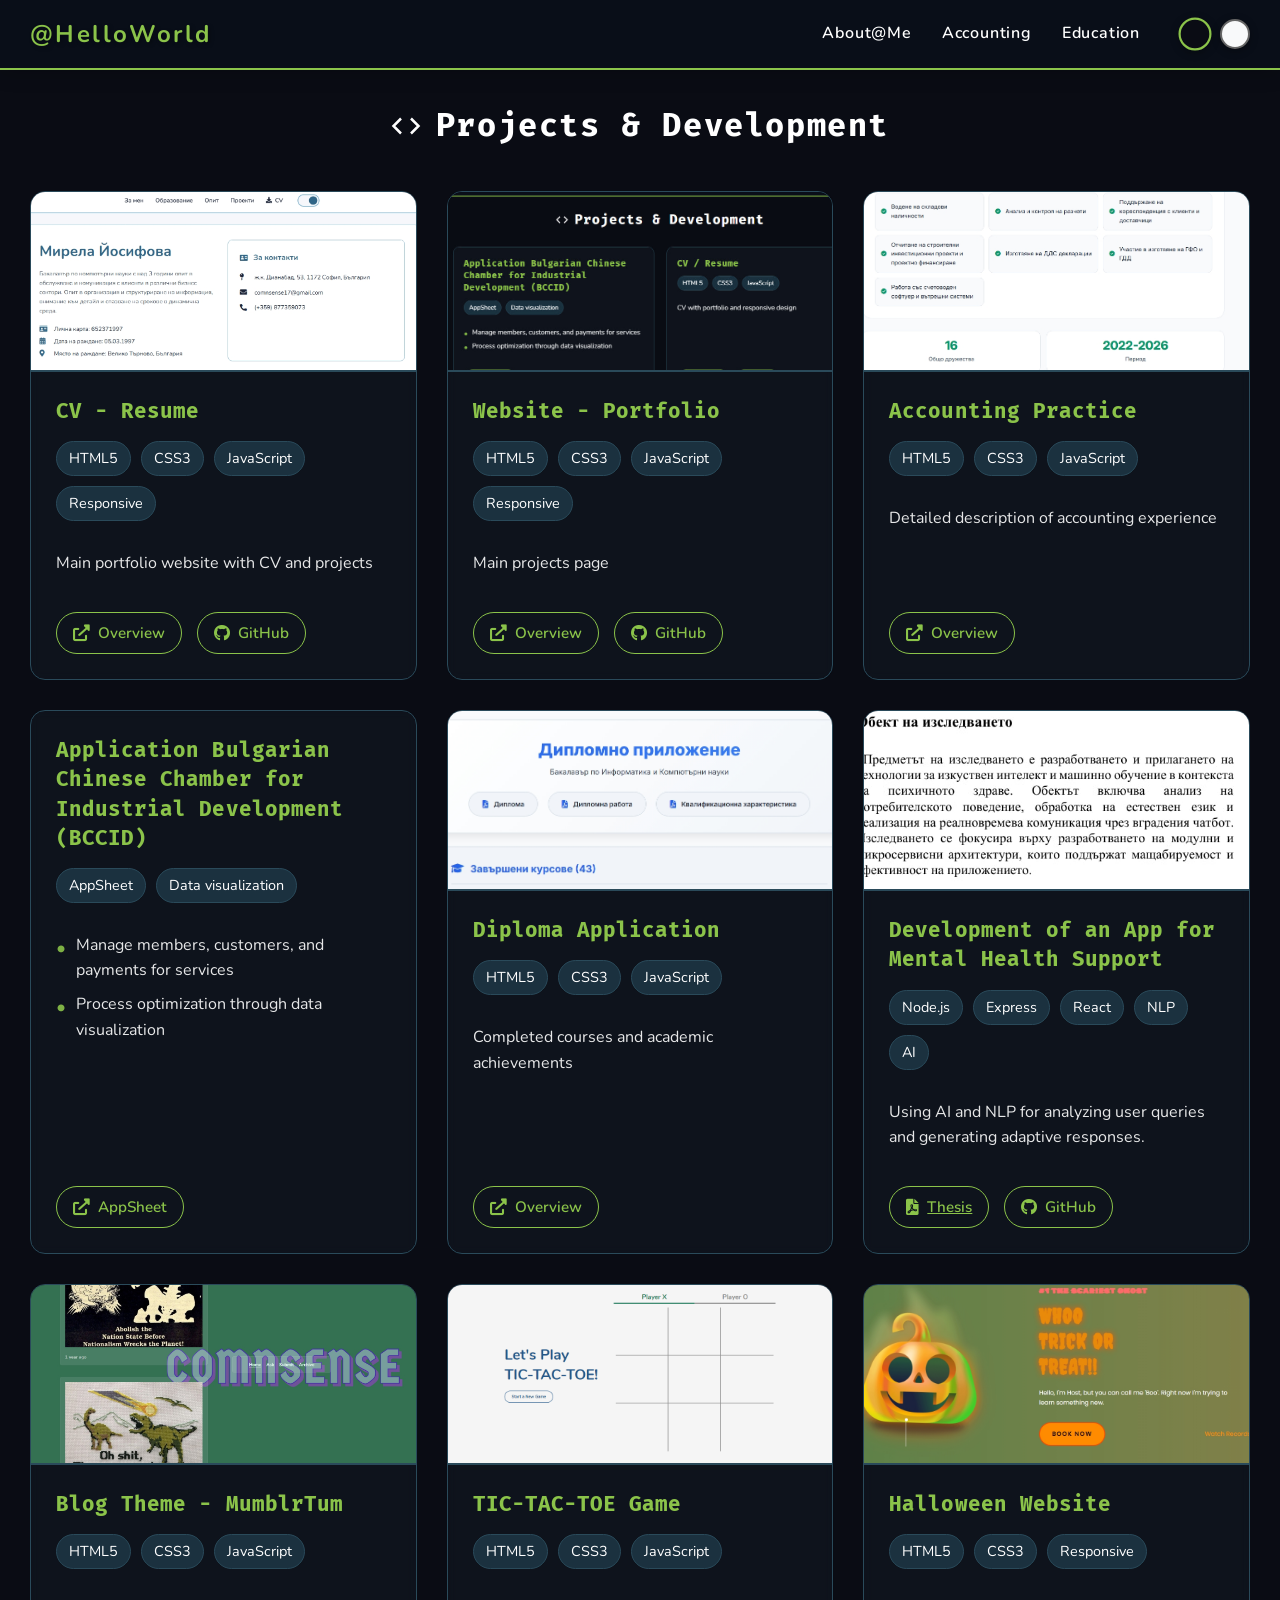
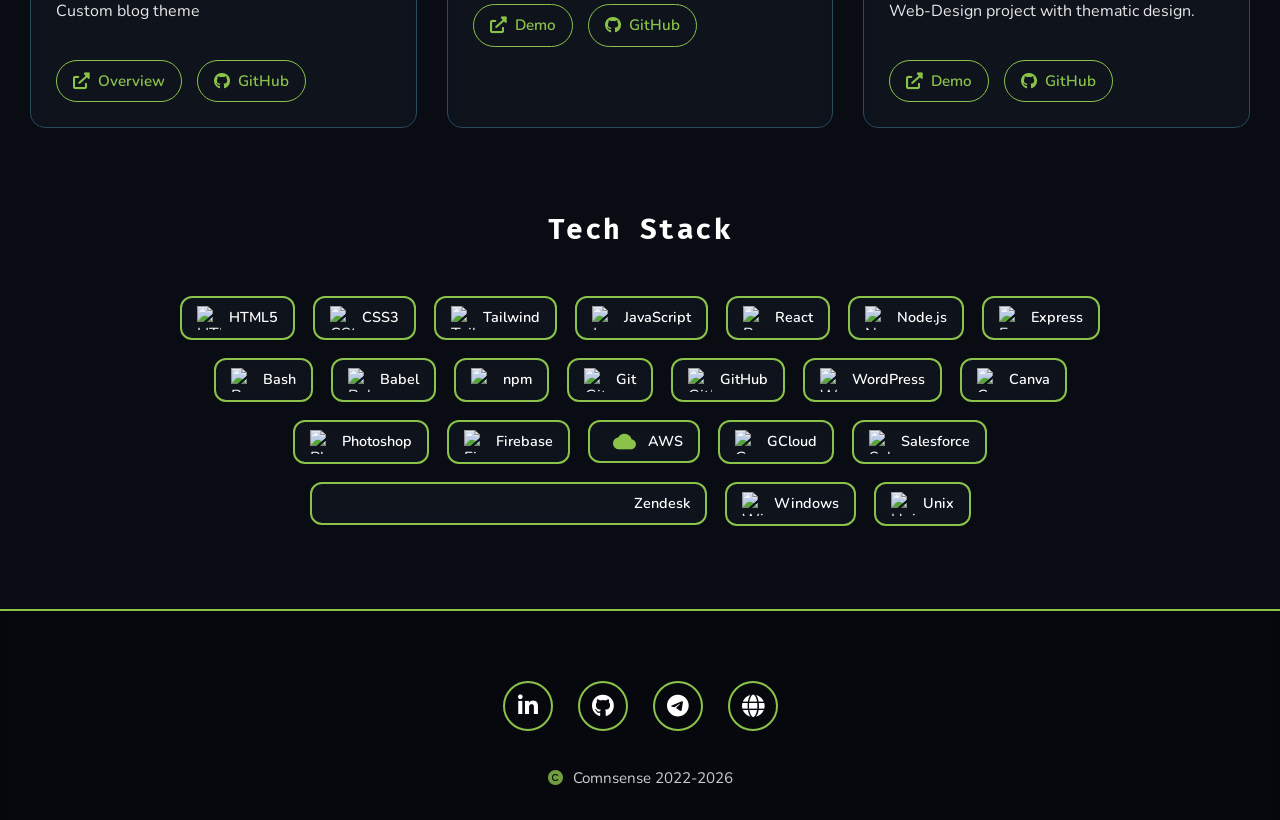
==== index.html @ 9da94daa "Update index.html" ====
<!DOCTYPE html>
<html lang="en">
<head>
    <meta charset="UTF-8">

    <meta name="viewport" content="width=device-width, initial-scale=1.0">
    <title>Projects 2022-26 | comnsense</title>
    

    <!-- Favicon -->
    <link rel="icon" type="image/svg+xml" href="favicon.svg">

    <!-- Open Graph / Social Media Meta Tags -->
    <meta property="og:title" content="Projects 2022-26">
    <meta property="og:type" content="website">
    <meta property="og:url" content="https://comnsense.github.io/projects">
    <meta property="og:description" content="Web development projects and applications">
    
    <!-- Canonical Link -->
    <link rel="canonical" href="https://comnsense.github.io/projects">
    
    <!-- Google Fonts -->
    <link rel="preconnect" href="https://fonts.googleapis.com">
    <link rel="preconnect" href="https://fonts.gstatic.com" crossorigin>
    <link href="https://fonts.googleapis.com/css2?family=Nunito:wght@400;600;700;800&family=Fira+Code:wght@400;500&family=Fira+Mono:wght@400;500;700&display=swap" rel="stylesheet">

    <!-- Font Awesome Icons -->
    <link rel="stylesheet" href="https://cdnjs.cloudflare.com/ajax/libs/font-awesome/6.0.0-beta3/css/all.min.css">
    
    <!-- Material Icons for fallback -->
    <link href="https://fonts.googleapis.com/icon?family=Material+Icons" rel="stylesheet">
    
    <!-- External CSS -->
    <link rel="stylesheet" href="projects.css">
</head>
<body>
    <!-- Header Section -->
    <header class="header">
        <a href="https://comnsense.github.io" class="header-logo">@HelloWorld</a>
        
        <nav class="nav">
            <div class="toggle"><i class="fas fa-bars"></i></div>
            <ul class="nav-menu">
                <li class="nav-item"><a href="https://comnsense.github.io/">About@Me</a></li>
 
                <li class="nav-item"><a href="https://comnsense.github.io/schety.html">Accounting</a></li>
                <li class="nav-item"><a href="https://comnsense.github.io/Annex/application.html">Education</a></li>
            </ul>
            <div class="theme-preview">
                <div class="color-dot dot-dark" onclick="setTheme('dark')" title="Dark Theme"></div> 
                <div class="color-dot dot-light active" onclick="setTheme('light')" title="Light Theme"></div>
            </div>
        </nav>
    </header>

    <!-- Main Content -->
    <main class="main-container">
        <!-- Projects Section -->
        <section id="projects">
            <h2 class="card-title">
                <img src="data:image/svg+xml,%3Csvg xmlns='http://www.w3.org/2000/svg' width='24' height='24' viewBox='0 0 24 24' fill='none' stroke='%238bc34a' stroke-width='2'%3E%3Cpolyline points='16 18 22 12 16 6'%3E%3C/polyline%3E%3Cpolyline points='8 6 2 12 8 18'%3E%3C/polyline%3E%3C/svg%3E" alt="Code icon">
                Projects & Development
            </h2>

            <div class="projects-grid">
                <!-- Website - CV -->
                <div class="project-card">
                    <img src="./img/cv-resume.jpeg" alt="CV Resume" class="project-preview-img" onerror="this.style.display='none'; this.parentElement.querySelector('.image-fallback').style.display='flex';">
                    <div class="image-fallback">
                        <i class="fas fa-laptop-code"></i>
                    </div>
                    <div class="card-info">
                        <h3 class="project-title">CV - Resume</h3>
                        <div class="project-skills">
                            <span class="skill-tag">HTML5</span>
                            <span class="skill-tag">CSS3</span>
                            <span class="skill-tag">JavaScript</span>
                            <span class="skill-tag">Responsive</span>
                        </div>
                        <p class="item-details">Main portfolio website with CV and projects</p>
                        <div class="project-links">
                            <a href="https://comnsense.github.io/" target="_blank" rel="noopener">
                                <i class="fas fa-external-link-alt"></i> Overview
                            </a>
                            <a href="https://github.com/comnsense/comnsense.github.io" target="_blank" rel="noopener">
                                <i class="fab fa-github"></i> GitHub
                            </a>
                        </div>
                    </div>
                </div>

                <!-- Website - Main Project -->
                <div class="project-card">
                    <img src="./img/projects.jpg" alt="Projects Main" class="project-preview-img" onerror="this.style.display='none'; this.parentElement.querySelector('.image-fallback').style.display='flex';">
                    <div class="image-fallback">
                        <i class="fas fa-laptop-code"></i>
                    </div>
                    <div class="card-info">
                        <h3 class="project-title">Website - Portfolio</h3>
                        <div class="project-skills">
                            <span class="skill-tag">HTML5</span>
                            <span class="skill-tag">CSS3</span>
                            <span class="skill-tag">JavaScript</span>
                            <span class="skill-tag">Responsive</span>
                        </div>
                        <p class="item-details">Main projects page</p>
                        <div class="project-links">
                            <a href="https://comnsense.github.io/Projects/" target="_blank" rel="noopener">
                                <i class="fas fa-external-link-alt"></i> Overview
                            </a>
                            <a href="https://github.com/comnsense/Projects" target="_blank" rel="noopener">
                                <i class="fab fa-github"></i> GitHub
                            </a>
                        </div>
                    </div>
                </div>

                <!-- Accounting Practice -->
                <div class="project-card">
                    <img src="./img/schety.jpg" alt="Accounting Practice" class="project-preview-img" onerror="this.style.display='none'; this.parentElement.querySelector('.image-fallback').style.display='flex';">
                    <div class="image-fallback">
                        <i class="fas fa-calculator"></i>
                    </div>
                    <div class="card-info">
                        <h3 class="project-title">Accounting Practice</h3>
                        <div class="project-skills">
                            <span class="skill-tag">HTML5</span>
                            <span class="skill-tag">CSS3</span>
                            <span class="skill-tag">JavaScript</span>
                        </div>
                        <p class="item-details">Detailed description of accounting experience</p>
                        <div class="project-links">
                            <a href="https://comnsense.github.io/schety.html" target="_blank" rel="noopener">
                                <i class="fas fa-external-link-alt"></i> Overview
                            </a>
                        </div>
                    </div>
                </div>

                <!-- AppSheet Project -->
                <div class="project-card">
                    <div class="card-info">
                        <h3 class="project-title">Application Bulgarian Chinese Chamber for Industrial Development (BCCID)</h3>
                        <div class="project-skills">
                            <span class="skill-tag">AppSheet</span>
                            <span class="skill-tag">Data visualization</span>
                        </div>
                        <div class="item-details">
                            <ul>
                                <li>Manage members, customers, and payments for services</li>
                                <li>Process optimization through data visualization</li>
                            </ul>
                        </div>
                        <div class="project-links">
                            <a href="https://www.appsheet.com/start/5e82fa28-7112-40f0-ab58-2fba90efe623?platform=desktop" target="_blank" rel="noopener">
                                <i class="fas fa-external-link-alt"></i> AppSheet
                            </a>
                        </div>
                    </div>
                </div>

                <!-- Diploma Application -->
                <div class="project-card">
                    <img src="./img/Annex.jpg" alt="Diploma Application" class="project-preview-img" onerror="this.style.display='none'; this.parentElement.querySelector('.image-fallback').style.display='flex';">
                    <div class="image-fallback">
                        <i class="fas fa-graduation-cap"></i>
                    </div>
                    <div class="card-info">
                        <h3 class="project-title">Diploma Application</h3>
                        <div class="project-skills">
                            <span class="skill-tag">HTML5</span>
                            <span class="skill-tag">CSS3</span>
                            <span class="skill-tag">JavaScript</span>
                        </div>
                        <p class="item-details">Completed courses and academic achievements</p>
                        <div class="project-links">
                            <a href="https://comnsense.github.io/Annex/application.html" target="_blank" rel="noopener">
                                <i class="fas fa-external-link-alt"></i> Overview
                            </a>
                        </div>
                    </div>
                </div>

                <!-- Thesis Project -->
                <div class="project-card">
                    <img src="./img/thesis.jpg" alt="Thesis Project" class="project-preview-img" onerror="this.style.display='none'; this.parentElement.querySelector('.image-fallback').style.display='flex';">
                    <div class="image-fallback">
                        <i class="fas fa-brain"></i>
                    </div>
                    <div class="card-info">
                        <h3 class="project-title">Development of an App for Mental Health Support</h3>
                        <div class="project-skills">
                            <span class="skill-tag">Node.js</span>
                            <span class="skill-tag">Express</span>
                            <span class="skill-tag">React</span>
                            <span class="skill-tag">NLP</span>
                            <span class="skill-tag">AI</span>
                        </div>
                        <p class="item-details">Using AI and NLP for analyzing user queries and generating adaptive responses.</p>
                        <div class="project-links">
                            <a href="https://comnsense.github.io/Annex/thesis.pdf" class="hyperlink" target="_blank">
                                <i class="fas fa-file-pdf"></i> Thesis
                            </a>
                            <a href="https://github.com/comnsense/ai-mental-assistant-app" target="_blank">
                                <i class="fab fa-github"></i> GitHub
                            </a>
                        </div>
                    </div>
                </div>

                <!-- Blog Theme Project -->
                <div class="project-card">
                    <img src="./img/tumblr-theme.jpeg" alt="Blog Theme" class="project-preview-img" onerror="this.style.display='none'; this.parentElement.querySelector('.image-fallback').style.display='flex';">
                    <div class="image-fallback">
                        <i class="fas fa-blog"></i>
                    </div>
                    <div class="card-info">
                        <h3 class="project-title">Blog Theme - MumblrTum</h3>
                        <div class="project-skills">
                            <span class="skill-tag">HTML5</span>
                            <span class="skill-tag">CSS3</span>
                            <span class="skill-tag">JavaScript</span>
                        </div>
                        <p class="item-details">Custom blog theme</p>
                        <div class="project-links">
                            <a href="https://mumblrtum.tumblr.com/" target="_blank" rel="noopener">
                                <i class="fas fa-external-link-alt"></i> Overview
                            </a>
                            <a href="https://github.com/comnsense/mumblrtum" target="_blank" rel="noopener">
                                <i class="fab fa-github"></i> GitHub
                            </a>
                        </div>
                    </div>
                </div>

                <!-- Tic Tac Toe -->
                <div class="project-card">
                    <img src="./img/tic-tac-toe.gif" alt="Tic Tac Toe Game" class="project-preview-img" onerror="this.style.display='none'; this.parentElement.querySelector('.image-fallback').style.display='flex';">
                    <div class="image-fallback">
                        <i class="fas fa-gamepad"></i>
                    </div>
                    <div class="card-info">
                        <h3 class="project-title">TIC-TAC-TOE Game</h3>
                        <div class="project-skills">
                            <span class="skill-tag">HTML5</span>
                            <span class="skill-tag">CSS3</span>
                            <span class="skill-tag">JavaScript</span>
                        </div>
                        <div class="project-links">
                            <a href="https://comnsense.github.io/Tic-Tac-Toe-Game" target="_blank" rel="noopener">
                                <i class="fas fa-external-link-alt"></i> Demo
                            </a>
                            <a href="https://github.com/comnsense/tic-tac-toe" target="_blank" rel="noopener">
                                <i class="fab fa-github"></i> GitHub
                            </a>
                        </div>
                    </div>
                </div>

                <!-- Halloween Project -->
                <div class="project-card">
                    <img src="./img/HelloweenApp.jpg" alt="Halloween Website" class="project-preview-img" onerror="this.style.display='none'; this.parentElement.querySelector('.image-fallback').style.display='flex';">
                    <div class="image-fallback">
                        <i class="fas fa-pumpkin"></i>
                    </div>
                    <div class="card-info">
                        <h3 class="project-title">Halloween Website</h3>
                        <div class="project-skills">
                            <span class="skill-tag">HTML5</span>
                            <span class="skill-tag">CSS3</span>
                            <span class="skill-tag">Responsive</span>
                        </div>
                        <p class="item-details">Web-Design project with thematic design.</p>
                        <div class="project-links">
                            <a href="https://comnsense.github.io/Projects/Halloween%20Website" target="_blank" rel="noopener">
                                <i class="fas fa-external-link-alt"></i> Demo
                            </a>
                            <a href="https://github.com/comnsense/Projects/Halloween%20Website" target="_blank" rel="noopener">
                                <i class="fab fa-github"></i> GitHub
                            </a>
                        </div>
                    </div>
                </div>
            </div>
        </section>

        <!-- Tech Stack Section -->
        <section id="tech-stack">
            <h2>Tech Stack</h2>
            
            <div class="tech-stack-container">
                <!-- Frontend -->
                <div class="skill">
                    <img src="https://cdn.jsdelivr.net/gh/devicons/devicon/icons/html5/html5-original.svg" alt="HTML5">
                    <span>HTML5</span>
                </div>
                
                <div class="skill">
                    <img src="https://cdn.jsdelivr.net/gh/devicons/devicon/icons/css3/css3-original.svg" alt="CSS3">
                    <span>CSS3</span>
                </div>
                
                <div class="skill">
                    <img src="https://cdn.jsdelivr.net/gh/devicons/devicon/icons/tailwindcss/tailwindcss-original.svg" alt="Tailwind CSS">
                    <span>Tailwind</span>
                </div>

                <div class="skill">
                    <img src="https://cdn.jsdelivr.net/gh/devicons/devicon/icons/javascript/javascript-original.svg" alt="JavaScript">
                    <span>JavaScript</span>
                </div>
                
                <div class="skill">
                    <img src="https://cdn.jsdelivr.net/gh/devicons/devicon/icons/react/react-original.svg" alt="React">
                    <span>React</span>
                </div>

                <!-- Backend & Tools -->
                <div class="skill">
                    <img src="https://cdn.jsdelivr.net/gh/devicons/devicon/icons/nodejs/nodejs-original.svg" alt="Node.js">
                    <span>Node.js</span>
                </div>

                <div class="skill">
                    <img src="https://cdn.jsdelivr.net/gh/devicons/devicon/icons/express/express-original.svg" alt="Express">
                    <span>Express</span>
                </div>
                
                <div class="skill">
                    <img src="https://cdn.jsdelivr.net/gh/devicons/devicon/icons/bash/bash-original.svg" alt="Bash">
                    <span>Bash</span>
                </div>
                
                <div class="skill">
                    <img src="https://cdn.jsdelivr.net/gh/devicons/devicon/icons/babel/babel-original.svg" alt="Babel">
                    <span>Babel</span>
                </div> 
                
                <div class="skill">
                    <img src="https://cdn.jsdelivr.net/gh/devicons/devicon/icons/npm/npm-original-wordmark.svg" alt="npm">
                    <span>npm</span>
                </div>  
                
                <div class="skill">
                    <img src="https://cdn.jsdelivr.net/gh/devicons/devicon/icons/git/git-original.svg" alt="Git">
                    <span>Git</span>
                </div>  
                
                <div class="skill">
                    <img src="https://cdn.jsdelivr.net/gh/devicons/devicon/icons/github/github-original.svg" alt="GitHub">
                    <span>GitHub</span>
                </div>

                <!-- CMS & Design -->
                <div class="skill">
                    <img src="https://cdn.jsdelivr.net/gh/devicons/devicon/icons/wordpress/wordpress-original.svg" alt="WordPress">
                    <span>WordPress</span>
                </div>

                <div class="skill">
                    <img src="https://cdn.jsdelivr.net/gh/devicons/devicon/icons/canva/canva-original.svg" alt="Canva">
                    <span>Canva</span>
                </div>

                <div class="skill">
                    <img src="https://cdn.jsdelivr.net/gh/devicons/devicon/icons/photoshop/photoshop-original.svg" alt="Photoshop">
                    <span>Photoshop</span>
                </div>

                <!-- Cloud & Databases -->
                <div class="skill">
                    <img src="https://cdn.jsdelivr.net/gh/devicons/devicon/icons/firebase/firebase-plain.svg" alt="Firebase">
                    <span>Firebase</span>
                </div>
                            
                <div class="skill">
                    <span class="material-icons">cloud</span>
                    <span>AWS</span>
                </div>

                <div class="skill">
                    <img src="https://cdn.jsdelivr.net/gh/devicons/devicon/icons/googlecloud/googlecloud-original.svg" alt="Google Cloud">
                    <span>GCloud</span>
                </div>

                <!-- CRM & Business -->
                <div class="skill">
                    <img src="https://cdn.jsdelivr.net/gh/devicons/devicon/icons/salesforce/salesforce-original.svg" alt="Salesforce">
                    <span>Salesforce</span>
                </div>

                <div class="skill">
                    <span class="material-icons">support_agent</span>
                    <span>Zendesk</span>
                </div>

                <!-- Operating Systems -->
                <div class="skill">
                    <img src="https://cdn.jsdelivr.net/gh/devicons/devicon/icons/windows8/windows8-original.svg" alt="Windows">
                    <span>Windows</span>
                </div>

                <div class="skill">
                    <img src="https://cdn.jsdelivr.net/gh/devicons/devicon/icons/linux/linux-original.svg" alt="Unix/Linux">
                    <span>Unix</span>
                </div>
            </div>
        </section>
    </main>

    <!-- Footer -->
    <footer class="footer-container">
        <div class="footer-column">        
            <!-- Social Links -->
            <ul class="social-links">
                <li class="social-link">
                    <a href="https://www.linkedin.com/in/comnsense" aria-label="LinkedIn" target="_blank" rel="noopener">
                        <i class="fab fa-linkedin-in"></i>
                    </a>
                </li>
                <li class="social-link">
                    <a href="https://github.com/comnsense" aria-label="GitHub" target="_blank" rel="noopener">
                        <i class="fab fa-github"></i>
                    </a>
                </li>
                <li class="social-link">
                    <a href="https://t.me/comnsense88" aria-label="Telegram" target="_blank" rel="noopener">
                        <i class="fab fa-telegram-plane"></i>
                    </a>
                </li>
                <li class="social-link">
                    <a href="https://comnsense.github.io/" aria-label="Website" target="_blank" rel="noopener">
                        <i class="fas fa-globe"></i>
                    </a>
                </li> 
            </ul>
            
            <span class="copyright"> 
                <i class="fas fa-copyright"></i> Comnsense 2022-2026
            </span>
        </div>
    </footer>

    <!-- External JavaScript -->
    <script src="projects.js"></script>
</body>
</html>
---- projects.css ----
/* CSS Variables for consistent theming */
:root {
    --primary-bg: #0a0c14;
    --secondary-bg: #1a1f2e;
    --accent-green: #8bc34a;
    --accent-blue: #42a5f5;
    --text-light: #ffffff;
    --text-dark: #1D263B;
    --terminal-bg: rgba(25, 40, 50, 0.3);
    --card-bg: rgba(20, 30, 40, 0.4);
    --border-color: #2a4a5a;
    --hover-color: #a5d6a5;
    --header-bg: rgba(10, 15, 25, 0.95);
    --text-primary: #ffffff;
}

/* Light theme */
[data-theme="light"] {
    --primary-bg: #f8f9fa;
    --secondary-bg: #ffffff;
    --text-light: #1a1a2e;
    --text-dark: #16213e;
    --accent-green: #2e7d32;
    --accent-blue: #1976d2;
    --border-color: #bbdefb;
    --card-bg: rgba(200, 220, 240, 0.3);
    --header-bg: rgba(255, 255, 255, 0.95);
    --text-primary: #1a1a2e;
}

/* Global Reset and Base Styles */
* {
    margin: 0;
    padding: 0;
    box-sizing: border-box;
    transition: background-color 0.3s ease, color 0.3s ease, border-color 0.3s ease;
}

html {
    scroll-behavior: smooth;
}

body {
    font-family: 'Nunito', sans-serif;
    font-size: 16px;
    font-weight: 400;
    line-height: 1.6;
    color: var(--text-light);
    background: var(--primary-bg);
    min-height: 100vh;
}

/* Typography */
h1, h2, h3, h4, h5 {
    font-family: 'Fira Mono', monospace;
    font-weight: 700;
    letter-spacing: 0.05em;
}

h2 {
    font-size: 2em;
    margin-bottom: 30px;
    color: var(--text-light);
}

h3 {
    font-size: 1.4em;
    margin-bottom: 15px;
    color: var(--text-light);
}

/* Links */
a {
    text-decoration: none;
    color: inherit;
    transition: all 0.3s ease;
}

.green {
    color: var(--accent-green);
    font-weight: 600;
}

.hyperlink {
    color: var(--accent-blue);
    text-decoration: underline;
    transition: color 0.3s ease;
}

.hyperlink:hover {
    color: var(--hover-color);
}

/* Header Styles */
.header {
    position: fixed;
    top: 0;
    left: 0;
    width: 100%;
    display: flex;
    justify-content: space-between;
    align-items: center;
    padding: 15px 30px;
    background: var(--header-bg);
    backdrop-filter: blur(10px);
    z-index: 1000;
    border-bottom: 2px solid var(--accent-green);
    box-shadow: 0 2px 20px rgba(0, 0, 0, 0.2);
}

.header-logo {
    font-size: 1.5em;
    font-weight: 700;
    letter-spacing: 0.1em;
    color: var(--accent-green);
    text-shadow: 2px 2px 4px rgba(0, 0, 0, 0.3);
    transition: transform 0.3s ease;
}

.header-logo:hover {
    transform: scale(1.05);
    color: var(--hover-color);
}

.nav {
    display: flex;
    align-items: center;
    gap: 20px;
}

.toggle {
    display: none;
    font-size: 1.8em;
    cursor: pointer;
    color: var(--text-light);
    transition: color 0.3s ease;
}

.toggle:hover {
    color: var(--accent-green);
}

.nav-menu {
    display: flex;
    list-style: none;
    gap: 30px;
}

.nav-item a {
    color: var(--text-light);
    font-weight: 600;
    letter-spacing: 0.05em;
    padding: 8px 0;
    border-bottom: 2px solid transparent;
    transition: all 0.3s ease;
}

.nav-item a:hover {
    color: var(--accent-green);
    border-bottom-color: var(--accent-green);
}

/* Theme Preview Circles */
.theme-preview {
    display: flex;
    gap: 10px;
    margin-left: 20px;
}

.color-dot {
    width: 30px;
    height: 30px;
    border-radius: 50%;
    cursor: pointer;
    border: 2px solid transparent;
    transition: all 0.3s ease;
    box-shadow: 0 2px 8px rgba(0, 0, 0, 0.3);
}

.color-dot:hover {
    transform: scale(1.2);
    box-shadow: 0 4px 12px rgba(0, 0, 0, 0.4);
}

.color-dot.active {
    border-color: var(--accent-green);
    transform: scale(1.1);
}

.dot-dark { background-color: #0a0c14; }
.dot-light { background-color: #f8f9fa; border: 2px solid #666; }

/* Main Container */
.main-container {
    max-width: 1400px;
    margin: 100px auto 50px;
    padding: 0 30px;
}

/* Sections */
section {
    margin-bottom: 80px;
}

.section-description {
    max-width: 900px;
    margin: 20px auto;
    text-align: center;
    font-size: 1.1em;
    line-height: 1.8;
    color: var(--text-light);
    opacity: 0.9;
}

/* Projects Grid */
.card-title {
    display: flex;
    align-items: center;
    justify-content: center;
    gap: 15px;
    margin-bottom: 40px;
}

.card-title img {
    width: 30px;
    height: 30px;
    filter: brightness(0) invert(1);
}

[data-theme="light"] .card-title img {
    filter: brightness(1) invert(0);
}

.projects-grid {
    display: grid;
    grid-template-columns: repeat(auto-fit, minmax(350px, 1fr));
    gap: 30px;
    margin-top: 40px;
}

.project-card {
    background: var(--card-bg);
    backdrop-filter: blur(5px);
    border-radius: 15px;
    overflow: hidden;
    border: 1px solid var(--border-color);
    transition: all 0.3s ease;
    height: 100%;
    display: flex;
    flex-direction: column;
}

.project-card:hover {
    transform: translateY(-5px);
    box-shadow: 0 10px 30px rgba(0, 0, 0, 0.3);
    border-color: var(--accent-green);
}

.project-preview-img {
    width: 100%;
    height: 180px;
    object-fit: cover;
    border-bottom: 2px solid var(--border-color);
    background-color: var(--secondary-bg);
}

.image-fallback {
    width: 100%;
    height: 180px;
    background: linear-gradient(135deg, var(--accent-green) 0%, var(--accent-blue) 100%);
    display: none;
    align-items: center;
    justify-content: center;
    border-bottom: 2px solid var(--border-color);
}

.image-fallback i {
    font-size: 3em;
    color: var(--text-dark);
}

.card-info {
    padding: 25px;
    flex: 1;
    display: flex;
    flex-direction: column;
}

.project-title {
    color: var(--accent-green);
    margin-bottom: 15px;
    font-size: 1.3em;
    line-height: 1.4;
}

.project-skills {
    display: flex;
    flex-wrap: wrap;
    gap: 10px;
    margin-bottom: 15px;
}

.skill-tag {
    background: rgba(57, 121, 146, 0.3);
    border: 1px solid var(--border-color);
    padding: 5px 12px;
    border-radius: 20px;
    font-size: 0.9em;
    color: var(--text-light);
}

.item-details {
    margin: 15px 0;
    color: var(--text-light);
    opacity: 0.9;
    flex: 1;
}

.item-details ul {
    list-style: none;
    padding-left: 0;
}

.item-details li {
    margin-bottom: 8px;
    position: relative;
    padding-left: 20px;
}

.item-details li::before {
    content: "•";
    color: var(--accent-green);
    position: absolute;
    left: 0;
    font-size: 1.2em;
}

.project-links {
    display: flex;
    gap: 15px;
    margin-top: 20px;
    flex-wrap: wrap;
}

.project-links a {
    display: inline-flex;
    align-items: center;
    gap: 8px;
    color: var(--accent-green);
    font-weight: 600;
    padding: 8px 16px;
    border: 1px solid var(--accent-green);
    border-radius: 25px;
    transition: all 0.3s ease;
    font-size: 0.95em;
}

.project-links a:hover {
    background: var(--accent-green);
    color: var(--text-dark);
}

.project-links i {
    font-size: 1.1em;
}

/* Tech Stack Section */
#tech-stack {
    width: 100%;
    max-width: 1200px;
    margin: 60px auto;
    padding: 0 25px;
    text-align: center;
}

#tech-stack h2 {
    font-size: 1.75em;
    font-weight: 700;
    margin-bottom: 40px;
    font-family: 'Fira Mono', monospace;
    color: var(--text-light);
}

.tech-stack-container {
    margin: 0 auto;
    max-width: 1000px;
    display: flex;
    flex-wrap: wrap;
    justify-content: center;
    align-items: center;
    gap: 12px;
}

.skill {
    border-radius: 12px;
    margin: 3px;
    border: 2px solid var(--accent-green);
    padding: 8px 15px;
    display: flex;
    align-items: center;
    background: var(--card-bg);
    backdrop-filter: blur(5px);
    transition: all 0.3s ease;
}

.skill:hover {
    transform: translateY(-3px);
    box-shadow: 0 5px 15px rgba(0, 0, 0, 0.3);
    border-color: var(--accent-blue);
}

.skill span {
    margin-left: 8px;
    color: var(--text-light);
    font-weight: 600;
    font-size: 0.9em;
}

.skill img {
    width: 24px;
    height: 24px;
    filter: brightness(0.95);
}

/* Fallback for missing icons */
.skill .material-icons {
    font-size: 22px;
    color: var(--accent-green);
    margin-right: 5px;
}

/* Footer */
.footer-container {
    margin-top: 80px;
    padding: 50px 30px 30px;
    background: rgba(0, 0, 0, 0.3);
    backdrop-filter: blur(5px);
    display: flex;
    flex-direction: column;
    align-items: center;
    gap: 30px;
    border-top: 2px solid var(--accent-green);
}

.footer-column {
    display: flex;
    flex-direction: column;
    align-items: center;
    width: 100%;
}

.social-links {
    display: flex;
    gap: 25px;
    list-style: none;
    margin: 20px 0;
    flex-wrap: wrap;
    justify-content: center;
}

.social-link a {
    display: flex;
    align-items: center;
    justify-content: center;
    width: 50px;
    height: 50px;
    border: 2px solid var(--accent-green);
    border-radius: 50%;
    transition: all 0.3s ease;
}

.social-link a:hover {
    background: var(--accent-green);
    transform: translateY(-3px);
}

.social-link a:hover i {
    color: var(--text-dark);
}

.social-link i {
    font-size: 1.4em;
    color: var(--text-light);
}

.copyright {
    font-size: 0.95em;
    opacity: 0.8;
    margin-top: 15px;
    color: var(--text-light);
}

.copyright i {
    margin-right: 5px;
    color: var(--accent-green);
}

/* Responsive Design */
@media only screen and (max-width: 768px) {
    .header {
        padding: 12px 20px;
    }

    .header-logo {
        font-size: 1.2em;
    }

    .toggle {
        display: block;
    }

    .nav-menu {
        position: fixed;
        top: 70px;
        left: -100%;
        width: 100%;
        height: calc(100vh - 70px);
        background: var(--header-bg);
        backdrop-filter: blur(10px);
        flex-direction: column;
        align-items: center;
        justify-content: flex-start;
        padding-top: 50px;
        gap: 30px;
        transition: left 0.3s ease;
        z-index: 999;
    }

    .nav-menu.active {
        left: 0;
    }

    .nav-item a {
        font-size: 1.3em;
    }

    .theme-preview {
        margin-left: 10px;
        gap: 5px;
    }

    .color-dot {
        width: 25px;
        height: 25px;
    }

    .main-container {
        padding: 0 15px;
        margin-top: 80px;
    }

    h2 {
        font-size: 1.5em;
    }

    .projects-grid {
        grid-template-columns: 1fr;
        gap: 20px;
    }

    .tech-stack-container {
        gap: 8px;
    }

    .skill {
        padding: 6px 10px;
    }

    .skill img {
        width: 20px;
        height: 20px;
    }

    .skill span {
        font-size: 0.85em;
    }
}

@media only screen and (min-width: 769px) and (max-width: 1024px) {
    .projects-grid {
        grid-template-columns: repeat(2, 1fr);
    }
}
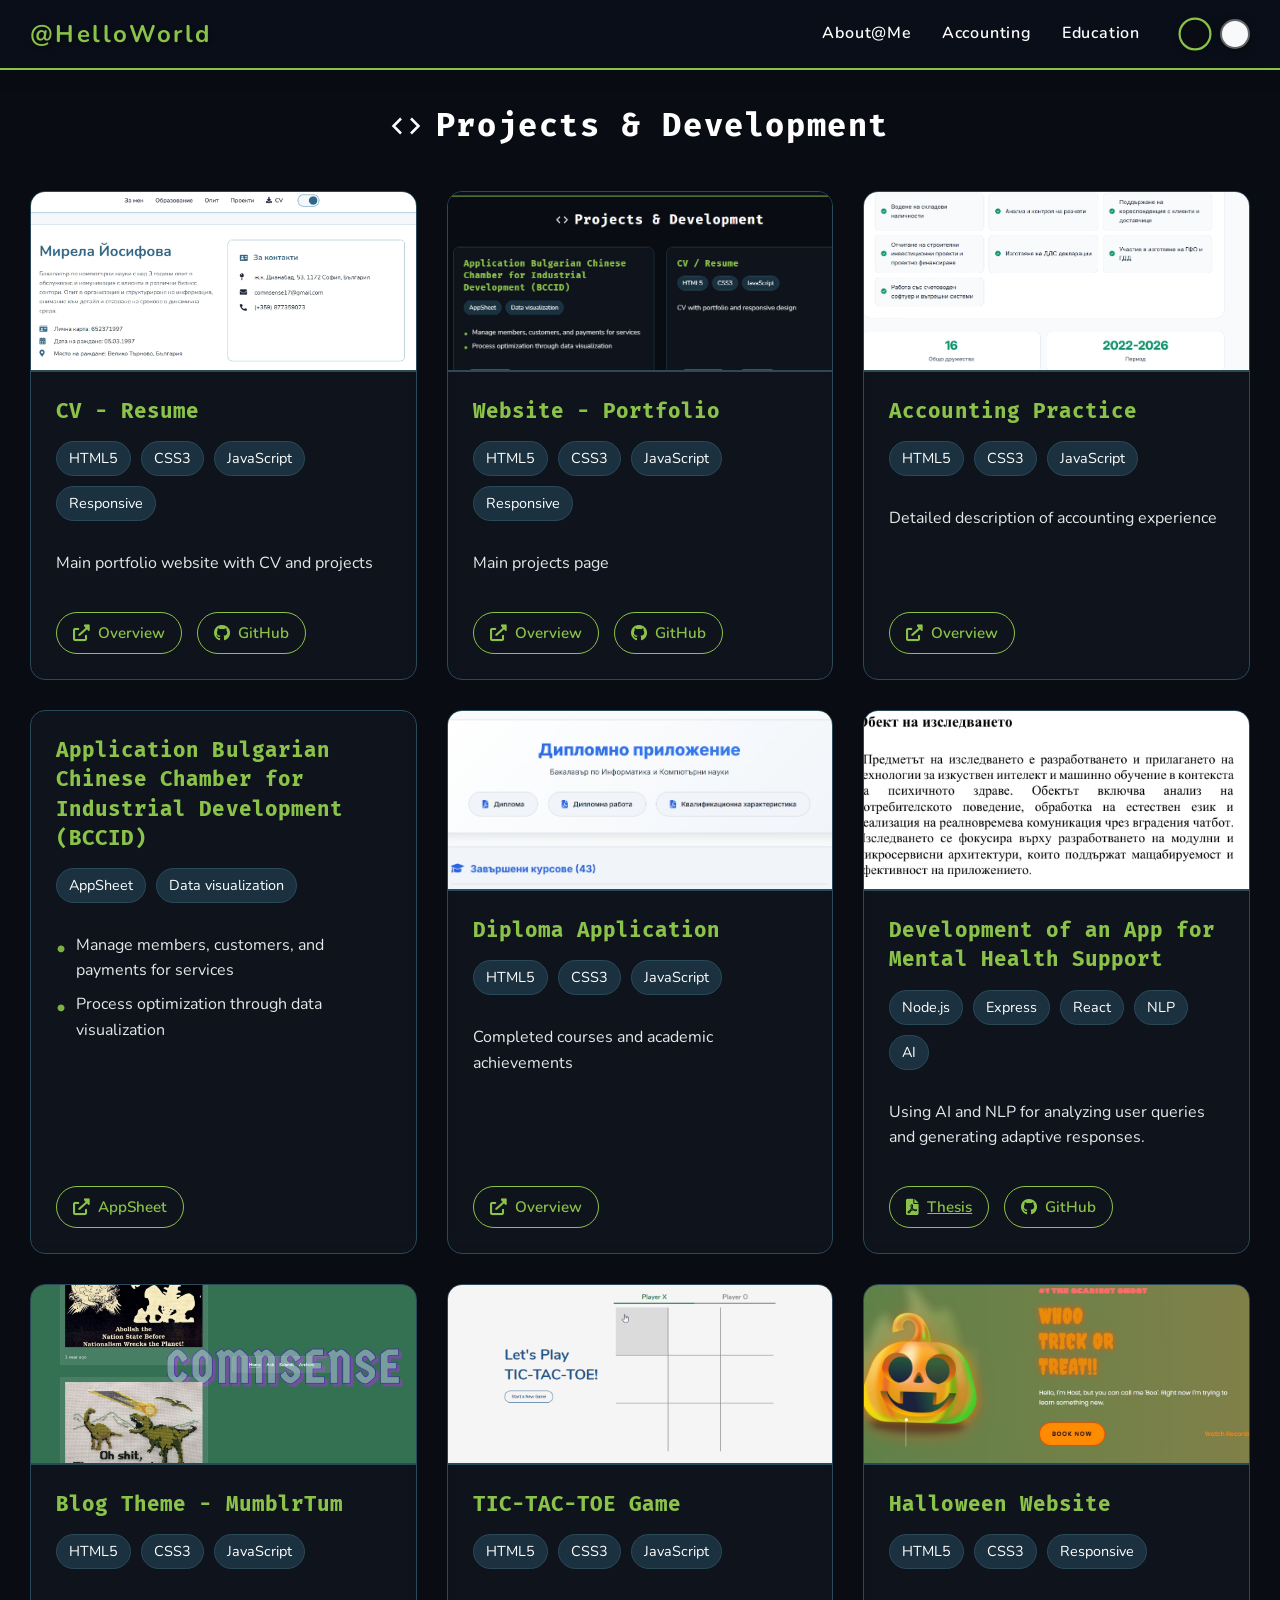
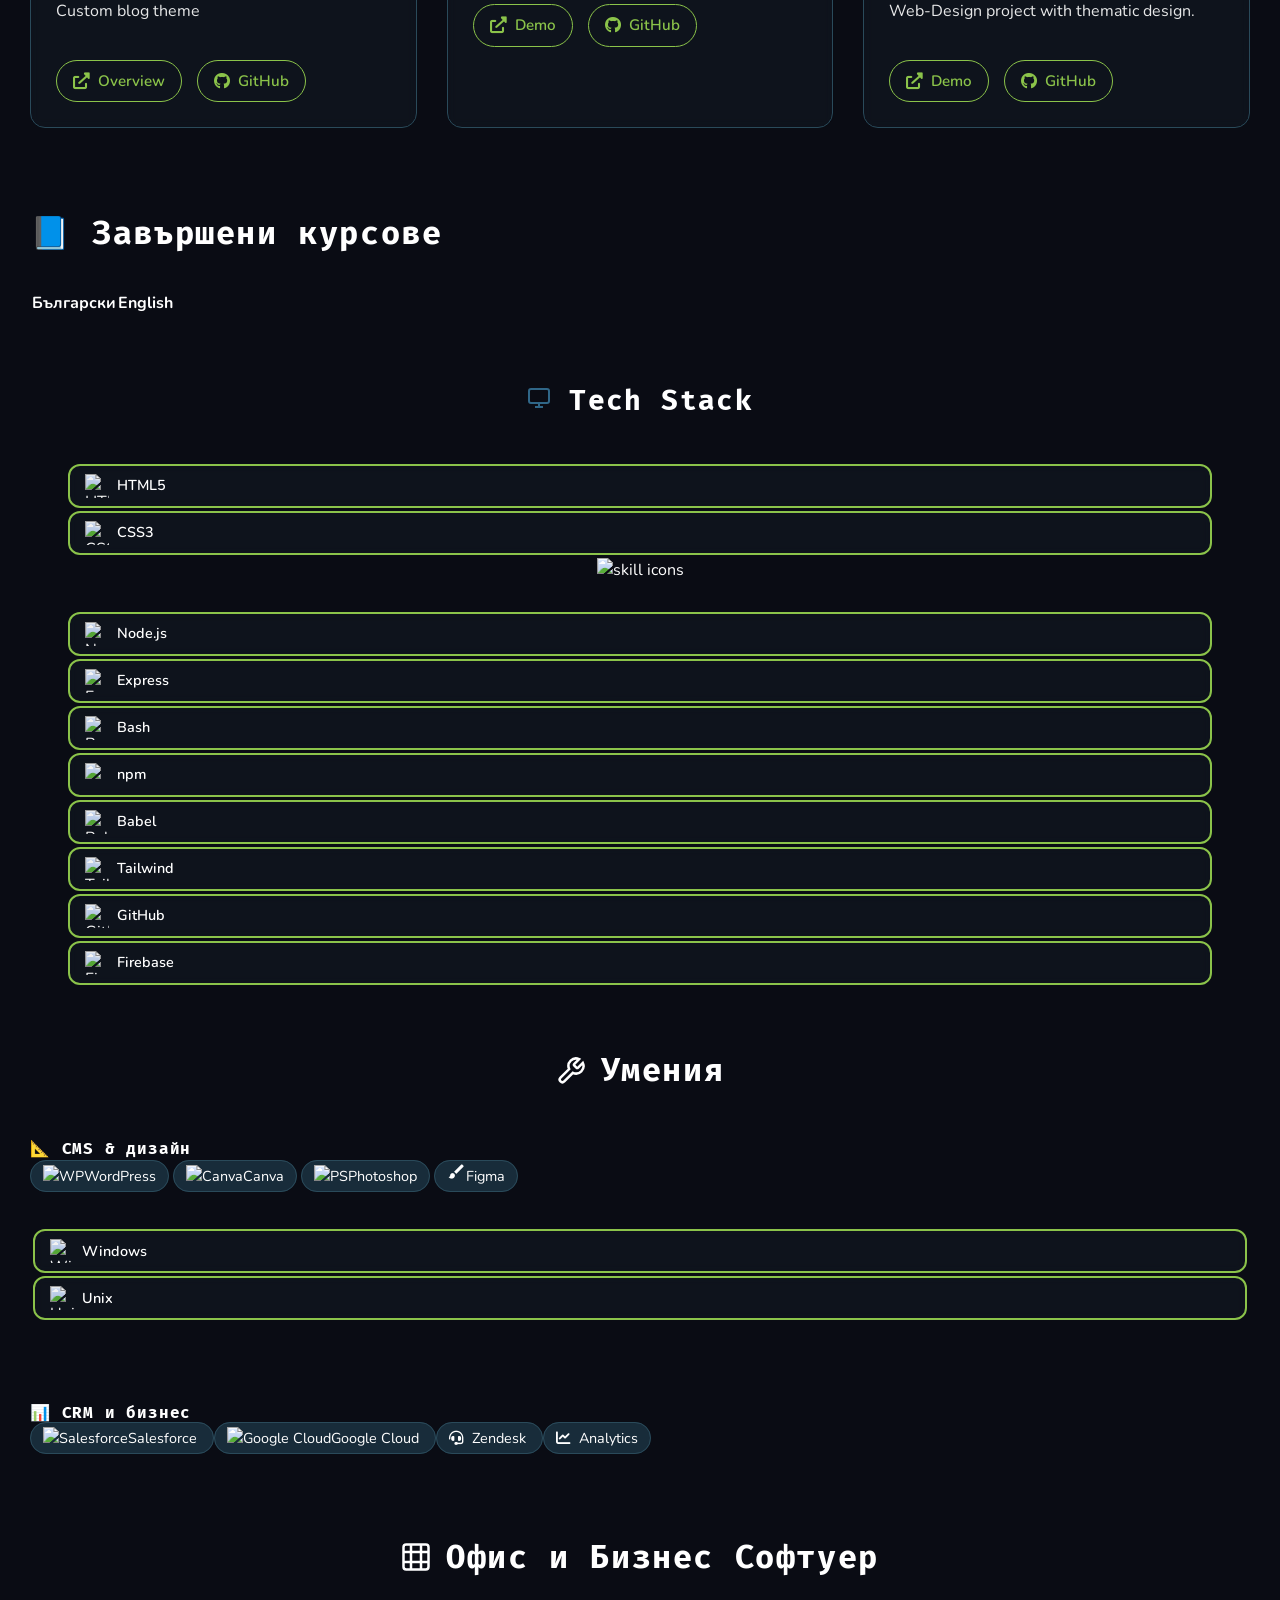
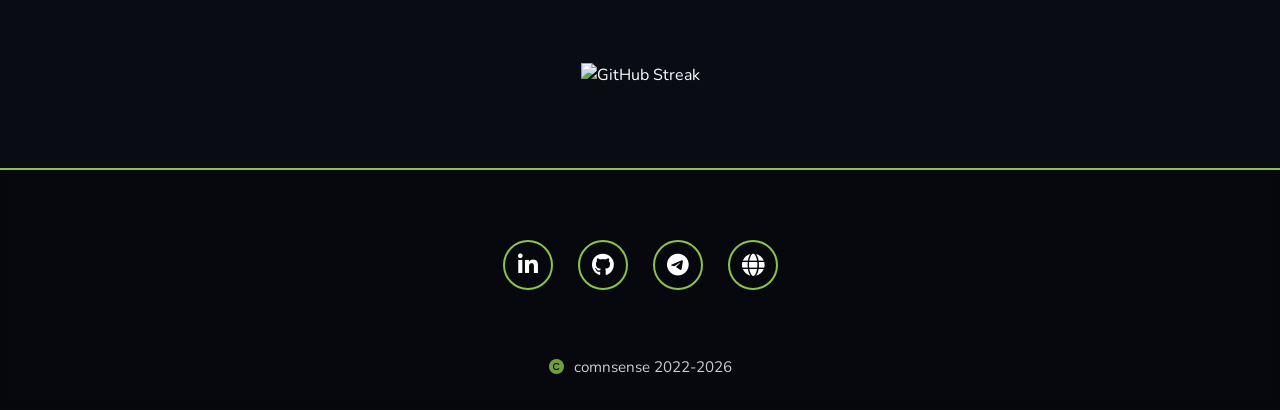
==== commit f02f6147: "Update index.html" ====
--- a/index.html
+++ b/index.html
@@ -2,11 +2,9 @@
 <html lang="en">
 <head>
     <meta charset="UTF-8">
-
     <meta name="viewport" content="width=device-width, initial-scale=1.0">
     <title>Projects 2022-26 | comnsense</title>
     
-
     <!-- Favicon -->
     <link rel="icon" type="image/svg+xml" href="favicon.svg">
 
@@ -26,12 +24,14 @@
 
     <!-- Font Awesome Icons -->
     <link rel="stylesheet" href="https://cdnjs.cloudflare.com/ajax/libs/font-awesome/6.0.0-beta3/css/all.min.css">
-    
-    <!-- Material Icons for fallback -->
-    <link href="https://fonts.googleapis.com/icon?family=Material+Icons" rel="stylesheet">
-    
+      <link href="https://fonts.googleapis.com/icon?family=Material+Icons" rel="stylesheet">
+
+  <!-- Material Icons + Font Awesome -->
+  <link href="https://fonts.googleapis.com/icon?family=Material+Icons" rel="stylesheet">
+  
     <!-- External CSS -->
     <link rel="stylesheet" href="projects.css">
+  
 </head>
 <body>
     <!-- Header Section -->
@@ -250,7 +250,7 @@
                             <a href="https://comnsense.github.io/Tic-Tac-Toe-Game" target="_blank" rel="noopener">
                                 <i class="fas fa-external-link-alt"></i> Demo
                             </a>
-                            <a href="https://github.com/comnsense/tic-tac-toe" target="_blank" rel="noopener">
+                            <a href="https://github.com/comnsense/Tic-Tac-Toe-Game" target="_blank" rel="noopener">
                                 <i class="fab fa-github"></i> GitHub
                             </a>
                         </div>
@@ -275,7 +275,7 @@
                             <a href="https://comnsense.github.io/Projects/Halloween%20Website" target="_blank" rel="noopener">
                                 <i class="fas fa-external-link-alt"></i> Demo
                             </a>
-                            <a href="https://github.com/comnsense/Projects/Halloween%20Website" target="_blank" rel="noopener">
+                            <a href="https://github.com/comnsense/Projects/tree/main/Halloween%20Website" target="_blank" rel="noopener">
                                 <i class="fab fa-github"></i> GitHub
                             </a>
                         </div>
@@ -285,126 +285,118 @@
         </section>
 
         <!-- Tech Stack Section -->
-        <section id="tech-stack">
-            <h2>Tech Stack</h2>
-            
-            <div class="tech-stack-container">
-                <!-- Frontend -->
-                <div class="skill">
-                    <img src="https://cdn.jsdelivr.net/gh/devicons/devicon/icons/html5/html5-original.svg" alt="HTML5">
-                    <span>HTML5</span>
-                </div>
-                
-                <div class="skill">
-                    <img src="https://cdn.jsdelivr.net/gh/devicons/devicon/icons/css3/css3-original.svg" alt="CSS3">
-                    <span>CSS3</span>
-                </div>
-                
-                <div class="skill">
-                    <img src="https://cdn.jsdelivr.net/gh/devicons/devicon/icons/tailwindcss/tailwindcss-original.svg" alt="Tailwind CSS">
-                    <span>Tailwind</span>
-                </div>
-
-                <div class="skill">
-                    <img src="https://cdn.jsdelivr.net/gh/devicons/devicon/icons/javascript/javascript-original.svg" alt="JavaScript">
-                    <span>JavaScript</span>
-                </div>
-                
-                <div class="skill">
-                    <img src="https://cdn.jsdelivr.net/gh/devicons/devicon/icons/react/react-original.svg" alt="React">
-                    <span>React</span>
-                </div>
-
-                <!-- Backend & Tools -->
-                <div class="skill">
-                    <img src="https://cdn.jsdelivr.net/gh/devicons/devicon/icons/nodejs/nodejs-original.svg" alt="Node.js">
-                    <span>Node.js</span>
-                </div>
-
-                <div class="skill">
-                    <img src="https://cdn.jsdelivr.net/gh/devicons/devicon/icons/express/express-original.svg" alt="Express">
-                    <span>Express</span>
-                </div>
-                
-                <div class="skill">
-                    <img src="https://cdn.jsdelivr.net/gh/devicons/devicon/icons/bash/bash-original.svg" alt="Bash">
-                    <span>Bash</span>
-                </div>
-                
-                <div class="skill">
-                    <img src="https://cdn.jsdelivr.net/gh/devicons/devicon/icons/babel/babel-original.svg" alt="Babel">
-                    <span>Babel</span>
-                </div> 
-                
-                <div class="skill">
-                    <img src="https://cdn.jsdelivr.net/gh/devicons/devicon/icons/npm/npm-original-wordmark.svg" alt="npm">
-                    <span>npm</span>
-                </div>  
-                
-                <div class="skill">
-                    <img src="https://cdn.jsdelivr.net/gh/devicons/devicon/icons/git/git-original.svg" alt="Git">
-                    <span>Git</span>
-                </div>  
-                
-                <div class="skill">
-                    <img src="https://cdn.jsdelivr.net/gh/devicons/devicon/icons/github/github-original.svg" alt="GitHub">
-                    <span>GitHub</span>
-                </div>
-
-                <!-- CMS & Design -->
-                <div class="skill">
-                    <img src="https://cdn.jsdelivr.net/gh/devicons/devicon/icons/wordpress/wordpress-original.svg" alt="WordPress">
-                    <span>WordPress</span>
-                </div>
-
-                <div class="skill">
-                    <img src="https://cdn.jsdelivr.net/gh/devicons/devicon/icons/canva/canva-original.svg" alt="Canva">
-                    <span>Canva</span>
-                </div>
-
-                <div class="skill">
-                    <img src="https://cdn.jsdelivr.net/gh/devicons/devicon/icons/photoshop/photoshop-original.svg" alt="Photoshop">
-                    <span>Photoshop</span>
-                </div>
-
-                <!-- Cloud & Databases -->
-                <div class="skill">
-                    <img src="https://cdn.jsdelivr.net/gh/devicons/devicon/icons/firebase/firebase-plain.svg" alt="Firebase">
-                    <span>Firebase</span>
-                </div>
-                            
-                <div class="skill">
-                    <span class="material-icons">cloud</span>
-                    <span>AWS</span>
-                </div>
-
-                <div class="skill">
-                    <img src="https://cdn.jsdelivr.net/gh/devicons/devicon/icons/googlecloud/googlecloud-original.svg" alt="Google Cloud">
-                    <span>GCloud</span>
-                </div>
-
-                <!-- CRM & Business -->
-                <div class="skill">
-                    <img src="https://cdn.jsdelivr.net/gh/devicons/devicon/icons/salesforce/salesforce-original.svg" alt="Salesforce">
-                    <span>Salesforce</span>
-                </div>
-
-                <div class="skill">
-                    <span class="material-icons">support_agent</span>
-                    <span>Zendesk</span>
-                </div>
-
-                <!-- Operating Systems -->
-                <div class="skill">
-                    <img src="https://cdn.jsdelivr.net/gh/devicons/devicon/icons/windows8/windows8-original.svg" alt="Windows">
-                    <span>Windows</span>
-                </div>
-
-                <div class="skill">
-                    <img src="https://cdn.jsdelivr.net/gh/devicons/devicon/icons/linux/linux-original.svg" alt="Unix/Linux">
-                    <span>Unix</span>
-                </div>
-            </div>
+       <div class="resume-card"> 
+
+  
+  <!-- COURSES TABLE - само имена на курсове -->
+  <div class="courses-wrapper">
+    <h2 style="margin-top: 0; border-bottom-color: #3f5f97;">📘 Завършени курсове</h2>
+    <div class="courses-scroll">
+      <table>
+        <thead><tr><th>Български</th><th>English</th></tr></thead>
+        <tbody id="courses-table-body"></tbody>
+      </table>
+    </div>
+  </div>
+
+<!-- TECH STACK section -->
+  <section id="tech-stack">
+    <h2>
+      <img src="data:image/svg+xml,%3Csvg xmlns='http://www.w3.org/2000/svg' width='24' height='24' viewBox='0 0 24 24' fill='none' stroke='%23306788' stroke-width='2'%3E%3Crect x='2' y='3' width='20' height='14' rx='2' ry='2'%3E%3C/rect%3E%3Cline x1='8' y1='21' x2='16' y2='21'%3E%3C/line%3E%3Cline x1='12' y1='17' x2='12' y2='21'%3E%3C/line%3E%3C/svg%3E" alt="">
+      Tech Stack
+    </h2>
+    <div class="skills-panel" style="justify-content: flex-start;">   
+
+      <div class="skill"><img src="https://cdn.jsdelivr.net/gh/devicons/devicon/icons/html5/html5-original.svg" alt="HTML5"><span>HTML5</span></div>
+      <div class="skill"><img src="https://cdn.jsdelivr.net/gh/devicons/devicon/icons/css3/css3-original.svg" alt="CSS3"><span>CSS3</span></div>
+
+      <div class="skill-icons-row">
+      <img src="https://skillicons.dev/icons?i=js,ts,nodejs,dotnet,react,git" alt="skill icons" />
+    </div> <br>
+      
+
+ 
+      
+      <div class="skill"><img src="https://cdn.jsdelivr.net/gh/devicons/devicon/icons/nodejs/nodejs-original.svg" alt="Node.js"><span>Node.js</span></div>
+      <div class="skill"><img src="https://cdn.jsdelivr.net/gh/devicons/devicon/icons/express/express-original.svg" alt="Express"><span>Express</span></div>
+      <div class="skill"><img src="https://cdn.jsdelivr.net/gh/devicons/devicon/icons/bash/bash-original.svg" alt="Bash"><span>Bash</span></div>
+        <div class="skill"><img src="https://cdn.jsdelivr.net/gh/devicons/devicon/icons/npm/npm-original-wordmark.svg" alt="npm"><span>npm</span></div>
+      <div class="skill"><img src="https://cdn.jsdelivr.net/gh/devicons/devicon/icons/babel/babel-original.svg" alt="Babel"><span>Babel</span></div>
+           <div class="skill"><img src="https://cdn.jsdelivr.net/gh/devicons/devicon/icons/tailwindcss/tailwindcss-original.svg" alt="Tailwind CSS"><span>Tailwind</span></div>
+   
+    
+ 
+      <div class="skill"><img src="https://cdn.jsdelivr.net/gh/devicons/devicon/icons/github/github-original.svg" alt="GitHub"><span>GitHub</span></div>   
+      <div class="skill"><img src="https://cdn.jsdelivr.net/gh/devicons/devicon/icons/firebase/firebase-plain.svg" alt="Firebase"><span>Firebase</span></div>
+    </div>
+  </section>
+
+  <!-- SKILLS GRID: категории -->
+  <section style="margin-top: 1rem;">
+    <h2 class="card-title">
+      <img src="data:image/svg+xml,%3Csvg xmlns='http://www.w3.org/2000/svg' width='24' height='24' viewBox='0 0 24 24' fill='none' stroke='%23306788' stroke-width='2'%3E%3Cpath d='M14.7 6.3a1 1 0 0 0 0 1.4l1.6 1.6a1 1 0 0 0 1.4 0l3.77-3.77a6 6 0 0 1-7.94 7.94l-6.91 6.91a2.12 2.12 0 0 1-3-3l6.91-6.91a6 6 0 0 1 7.94-7.94l-3.76 3.76z'%3E%3C/path%3E%3C/svg%3E" alt="">
+      Умения
+    </h2>
+    <div class="skills-grid">
+      <!-- CMS & дизайн -->
+      <div class="skill-category">
+        <h4>📐 CMS & дизайн</h4>
+        <div class="skill-tags">
+          <span class="skill-tag"><img src="https://cdn.jsdelivr.net/gh/devicons/devicon/icons/wordpress/wordpress-original.svg" alt="WP">WordPress</span>
+          <span class="skill-tag"><img src="https://cdn.jsdelivr.net/gh/devicons/devicon/icons/canva/canva-original.svg" alt="Canva">Canva</span>
+          <span class="skill-tag"><img src="https://cdn.jsdelivr.net/gh/devicons/devicon/icons/photoshop/photoshop-original.svg" alt="PS">Photoshop</span>
+          <span class="skill-tag"><span class="material-icons" style="font-size:1.2rem;">brush</span>Figma</span>
+        </div>
+      </div>
+
+  <!-- CLOUD & PLATFORM SKILLS -->
+  <section style="margin-top: 2.5rem;">
+    <div class="skills-panel">
+      <div class="skill"><img src="https://cdn.jsdelivr.net/gh/devicons/devicon/icons/windows8/windows8-original.svg" alt="Windows"><span>Windows</span></div>
+      <div class="skill"><img src="https://cdn.jsdelivr.net/gh/devicons/devicon/icons/linux/linux-original.svg" alt="Unix/Linux"><span>Unix</span></div>
+    </div>
+  </section>
+
+
+      <!-- CRM и бизнес -->
+      <div class="skill-category">
+        <h4>📊 CRM и бизнес</h4>
+        <div class="skill-tags">
+          <span class="skill-tag">
+            <img src="https://cdn.jsdelivr.net/gh/devicons/devicon/icons/salesforce/salesforce-original.svg" alt="Salesforce" style="width:20px; height:20px;">Salesforce
+          </span>
+          <span class="skill-tag">
+            <img src="https://cdn.jsdelivr.net/gh/devicons/devicon/icons/googlecloud/googlecloud-original.svg" alt="Google Cloud" style="width:20px; height:20px;">Google Cloud
+          </span>
+          <span class="skill-tag">
+            <i class="fas fa-headset" style="margin-right:5px;"></i> Zendesk
+          </span>
+          <span class="skill-tag">
+            <i class="fas fa-chart-line" style="margin-right:5px;"></i> Analytics
+          </span>
+        </div>
+      </div>
+    </div>
+
+
+  </section>
+
+
+
+    <!-- OFFICE SKILLS SECTION -->
+    <section class="office-skills-section">
+      <h2 class="card-title">
+        <img src="data:image/svg+xml,%3Csvg xmlns='http://www.w3.org/2000/svg' width='24' height='24' viewBox='0 0 24 24' fill='none' stroke='%23306788' stroke-width='2'%3E%3Crect x='2' y='2' width='20' height='20' rx='2.18'%3E%3C/rect%3E%3Cline x1='8' y1='2' x2='8' y2='22'%3E%3C/line%3E%3Cline x1='16' y1='2' x2='16' y2='22'%3E%3C/line%3E%3Cline x1='2' y1='8' x2='22' y2='8'%3E%3C/line%3E%3Cline x1='2' y1='16' x2='22' y2='16'%3E%3C/line%3E%3C/svg%3E" alt="">
+        Офис и Бизнес Софтуер
+      </h2>
+      <div class="office-skills-container" id="officeSkillsContainer"></div>
+    </section>
+
+    <!-- STREAK + skillicons -->
+  <div align="center" class="streak-section">
+    <img src="https://github-readme-streak-stats.herokuapp.com/?user=comnsense&hide_border=true&theme=tokyonight" alt="GitHub Streak" />
+     
+  </div>
         </section>
     </main>
 
@@ -434,15 +426,16 @@
                     </a>
                 </li> 
             </ul>
-            
+            </div>
             <span class="copyright"> 
-                <i class="fas fa-copyright"></i> Comnsense 2022-2026
+                <i class="fas fa-copyright"></i> comnsense 2022-2026
             </span>
         </div>
     </footer>
 
     <!-- External JavaScript -->
     <script src="projects.js"></script>
+ 
 </body>
 </html>
 
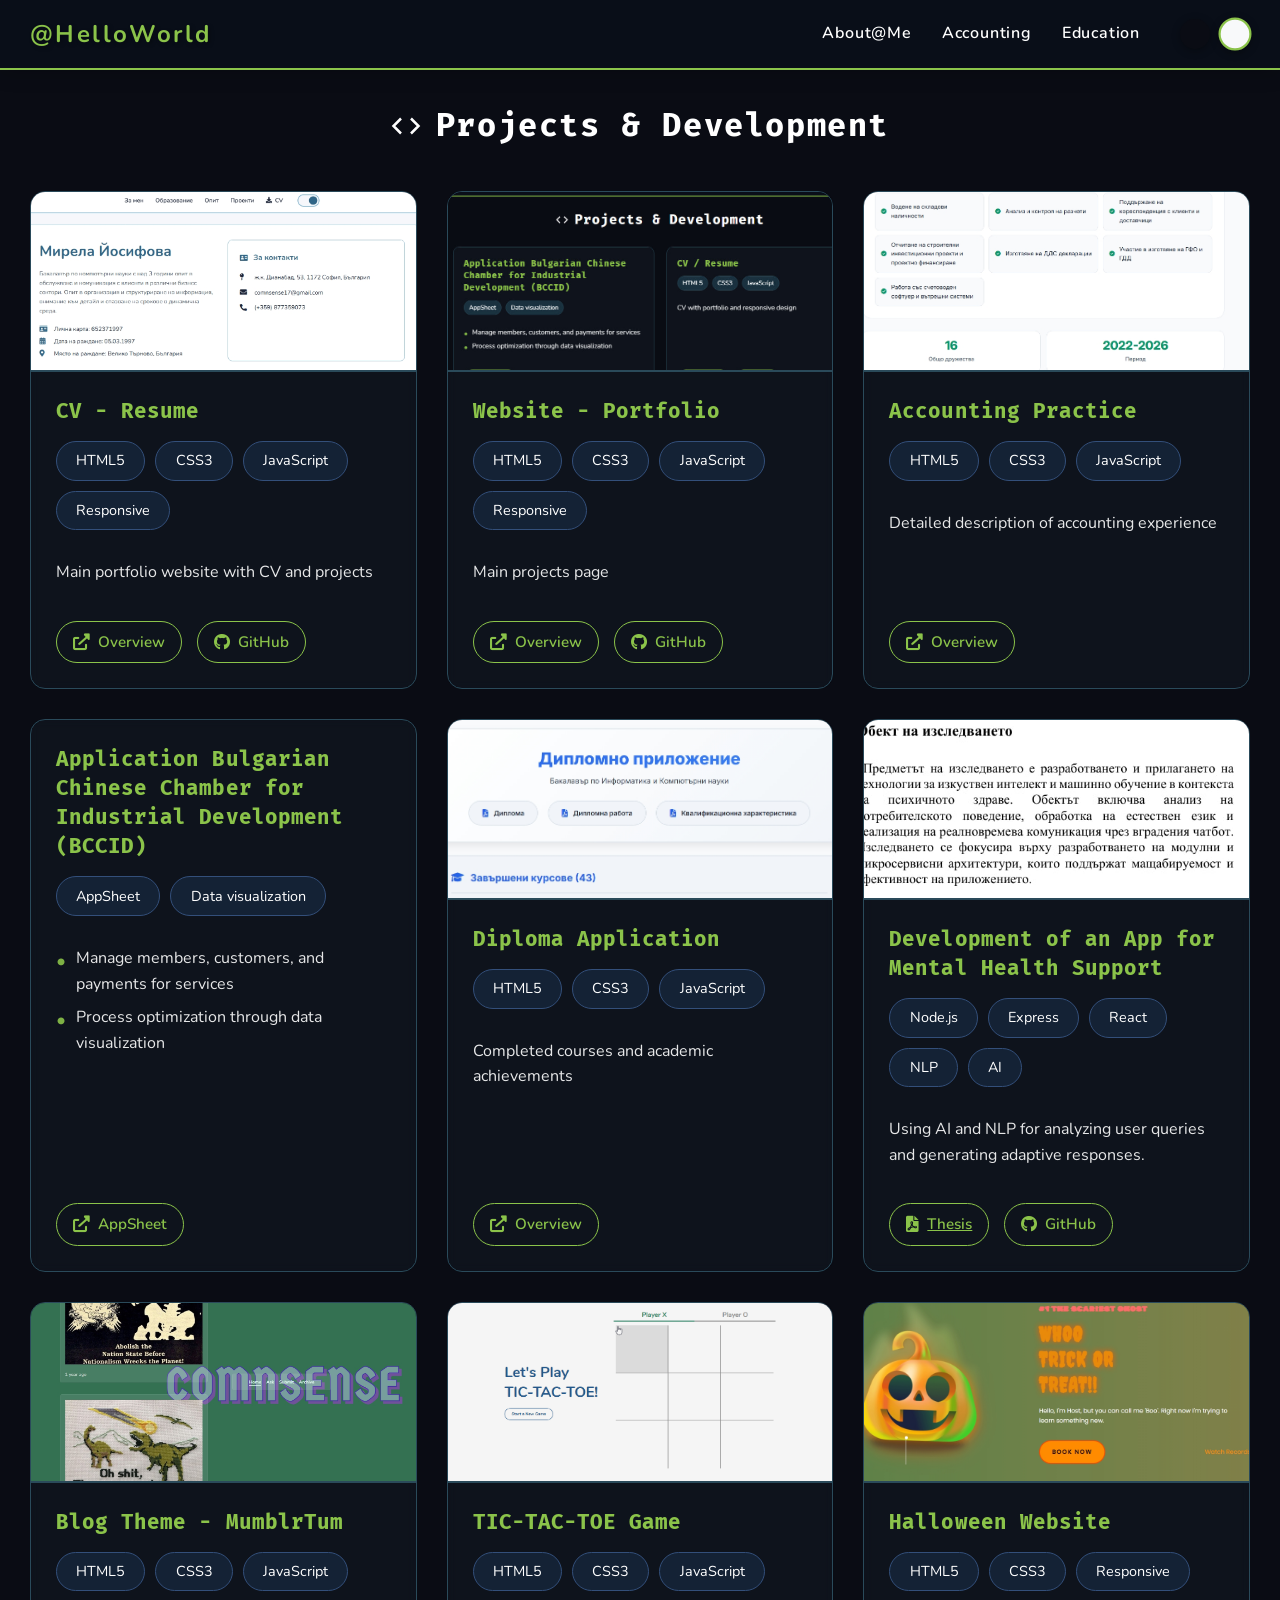
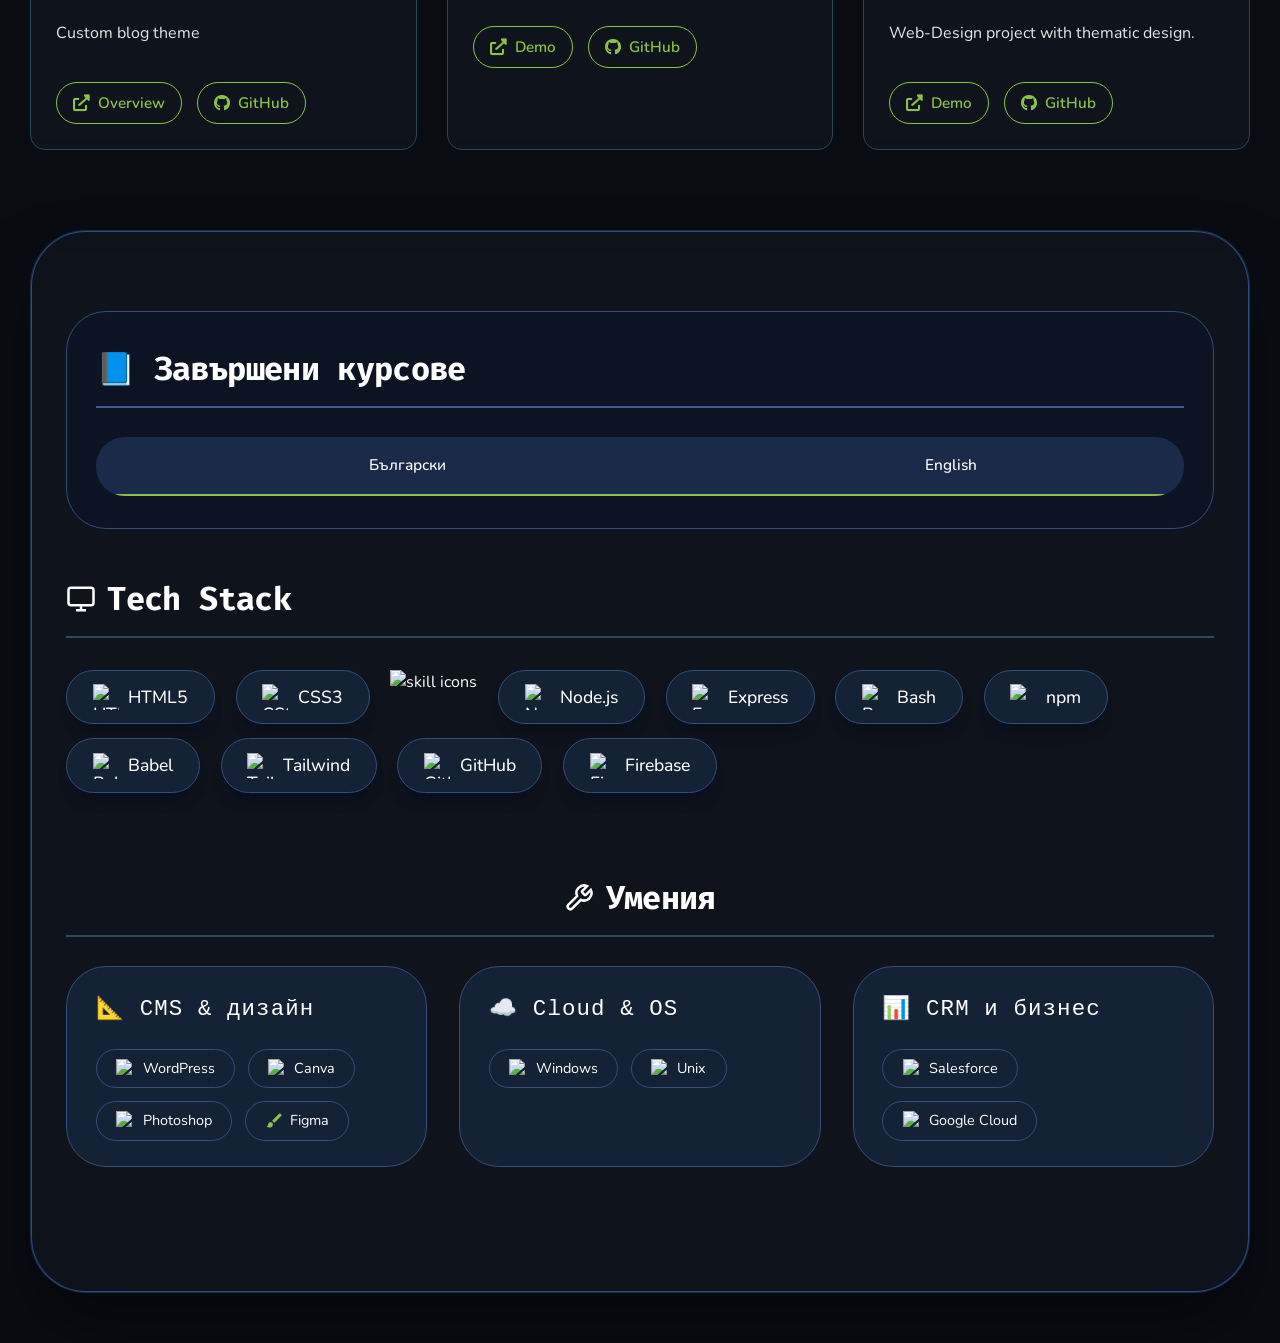
==== commit f78d57e3: "Update index.html" ====
--- a/index.html
+++ b/index.html
@@ -24,14 +24,12 @@
 
     <!-- Font Awesome Icons -->
     <link rel="stylesheet" href="https://cdnjs.cloudflare.com/ajax/libs/font-awesome/6.0.0-beta3/css/all.min.css">
-      <link href="https://fonts.googleapis.com/icon?family=Material+Icons" rel="stylesheet">
-
-  <!-- Material Icons + Font Awesome -->
-  <link href="https://fonts.googleapis.com/icon?family=Material+Icons" rel="stylesheet">
-  
-    <!-- External CSS -->
+    
+    <!-- Material Icons -->
+    <link href="https://fonts.googleapis.com/icon?family=Material+Icons" rel="stylesheet">
+    
+    <!-- External CSS - обединен -->
     <link rel="stylesheet" href="projects.css">
-  
 </head>
 <body>
     <!-- Header Section -->
@@ -42,7 +40,6 @@
             <div class="toggle"><i class="fas fa-bars"></i></div>
             <ul class="nav-menu">
                 <li class="nav-item"><a href="https://comnsense.github.io/">About@Me</a></li>
- 
                 <li class="nav-item"><a href="https://comnsense.github.io/schety.html">Accounting</a></li>
                 <li class="nav-item"><a href="https://comnsense.github.io/Annex/application.html">Education</a></li>
             </ul>
@@ -174,7 +171,7 @@
                         </div>
                         <p class="item-details">Completed courses and academic achievements</p>
                         <div class="project-links">
-                            <a href="https://comnsense.github.io/Annex/application.html" target="_blank" rel="noopener">
+                            <a href="https://comnsense.github.io/Thesis%20application.html" target="_blank" rel="noopener">
                                 <i class="fas fa-external-link-alt"></i> Overview
                             </a>
                         </div>
@@ -198,7 +195,7 @@
                         </div>
                         <p class="item-details">Using AI and NLP for analyzing user queries and generating adaptive responses.</p>
                         <div class="project-links">
-                            <a href="https://comnsense.github.io/Annex/thesis.pdf" class="hyperlink" target="_blank">
+                            <a href="https://comnsense.github.io/thesis.pdf" class="hyperlink" target="_blank">
                                 <i class="fas fa-file-pdf"></i> Thesis
                             </a>
                             <a href="https://github.com/comnsense/ai-mental-assistant-app" target="_blank">
@@ -250,7 +247,7 @@
                             <a href="https://comnsense.github.io/Tic-Tac-Toe-Game" target="_blank" rel="noopener">
                                 <i class="fas fa-external-link-alt"></i> Demo
                             </a>
-                            <a href="https://github.com/comnsense/Tic-Tac-Toe-Game" target="_blank" rel="noopener">
+                            <a href="https://github.com/comnsense/tic-tac-toe" target="_blank" rel="noopener">
                                 <i class="fab fa-github"></i> GitHub
                             </a>
                         </div>
@@ -285,157 +282,78 @@
         </section>
 
         <!-- Tech Stack Section -->
-       <div class="resume-card"> 
-
-  
-  <!-- COURSES TABLE - само имена на курсове -->
-  <div class="courses-wrapper">
-    <h2 style="margin-top: 0; border-bottom-color: #3f5f97;">📘 Завършени курсове</h2>
-    <div class="courses-scroll">
-      <table>
-        <thead><tr><th>Български</th><th>English</th></tr></thead>
-        <tbody id="courses-table-body"></tbody>
-      </table>
-    </div>
-  </div>
-
-<!-- TECH STACK section -->
-  <section id="tech-stack">
-    <h2>
-      <img src="data:image/svg+xml,%3Csvg xmlns='http://www.w3.org/2000/svg' width='24' height='24' viewBox='0 0 24 24' fill='none' stroke='%23306788' stroke-width='2'%3E%3Crect x='2' y='3' width='20' height='14' rx='2' ry='2'%3E%3C/rect%3E%3Cline x1='8' y1='21' x2='16' y2='21'%3E%3C/line%3E%3Cline x1='12' y1='17' x2='12' y2='21'%3E%3C/line%3E%3C/svg%3E" alt="">
-      Tech Stack
-    </h2>
-    <div class="skills-panel" style="justify-content: flex-start;">   
-
-      <div class="skill"><img src="https://cdn.jsdelivr.net/gh/devicons/devicon/icons/html5/html5-original.svg" alt="HTML5"><span>HTML5</span></div>
-      <div class="skill"><img src="https://cdn.jsdelivr.net/gh/devicons/devicon/icons/css3/css3-original.svg" alt="CSS3"><span>CSS3</span></div>
-
-      <div class="skill-icons-row">
-      <img src="https://skillicons.dev/icons?i=js,ts,nodejs,dotnet,react,git" alt="skill icons" />
-    </div> <br>
-      
-
- 
-      
-      <div class="skill"><img src="https://cdn.jsdelivr.net/gh/devicons/devicon/icons/nodejs/nodejs-original.svg" alt="Node.js"><span>Node.js</span></div>
-      <div class="skill"><img src="https://cdn.jsdelivr.net/gh/devicons/devicon/icons/express/express-original.svg" alt="Express"><span>Express</span></div>
-      <div class="skill"><img src="https://cdn.jsdelivr.net/gh/devicons/devicon/icons/bash/bash-original.svg" alt="Bash"><span>Bash</span></div>
-        <div class="skill"><img src="https://cdn.jsdelivr.net/gh/devicons/devicon/icons/npm/npm-original-wordmark.svg" alt="npm"><span>npm</span></div>
-      <div class="skill"><img src="https://cdn.jsdelivr.net/gh/devicons/devicon/icons/babel/babel-original.svg" alt="Babel"><span>Babel</span></div>
-           <div class="skill"><img src="https://cdn.jsdelivr.net/gh/devicons/devicon/icons/tailwindcss/tailwindcss-original.svg" alt="Tailwind CSS"><span>Tailwind</span></div>
-   
-    
- 
-      <div class="skill"><img src="https://cdn.jsdelivr.net/gh/devicons/devicon/icons/github/github-original.svg" alt="GitHub"><span>GitHub</span></div>   
-      <div class="skill"><img src="https://cdn.jsdelivr.net/gh/devicons/devicon/icons/firebase/firebase-plain.svg" alt="Firebase"><span>Firebase</span></div>
-    </div>
-  </section>
-
-  <!-- SKILLS GRID: категории -->
-  <section style="margin-top: 1rem;">
-    <h2 class="card-title">
-      <img src="data:image/svg+xml,%3Csvg xmlns='http://www.w3.org/2000/svg' width='24' height='24' viewBox='0 0 24 24' fill='none' stroke='%23306788' stroke-width='2'%3E%3Cpath d='M14.7 6.3a1 1 0 0 0 0 1.4l1.6 1.6a1 1 0 0 0 1.4 0l3.77-3.77a6 6 0 0 1-7.94 7.94l-6.91 6.91a2.12 2.12 0 0 1-3-3l6.91-6.91a6 6 0 0 1 7.94-7.94l-3.76 3.76z'%3E%3C/path%3E%3C/svg%3E" alt="">
-      Умения
-    </h2>
-    <div class="skills-grid">
-      <!-- CMS & дизайн -->
-      <div class="skill-category">
-        <h4>📐 CMS & дизайн</h4>
-        <div class="skill-tags">
-          <span class="skill-tag"><img src="https://cdn.jsdelivr.net/gh/devicons/devicon/icons/wordpress/wordpress-original.svg" alt="WP">WordPress</span>
-          <span class="skill-tag"><img src="https://cdn.jsdelivr.net/gh/devicons/devicon/icons/canva/canva-original.svg" alt="Canva">Canva</span>
-          <span class="skill-tag"><img src="https://cdn.jsdelivr.net/gh/devicons/devicon/icons/photoshop/photoshop-original.svg" alt="PS">Photoshop</span>
-          <span class="skill-tag"><span class="material-icons" style="font-size:1.2rem;">brush</span>Figma</span>
-        </div>
-      </div>
-
-  <!-- CLOUD & PLATFORM SKILLS -->
-  <section style="margin-top: 2.5rem;">
-    <div class="skills-panel">
-      <div class="skill"><img src="https://cdn.jsdelivr.net/gh/devicons/devicon/icons/windows8/windows8-original.svg" alt="Windows"><span>Windows</span></div>
-      <div class="skill"><img src="https://cdn.jsdelivr.net/gh/devicons/devicon/icons/linux/linux-original.svg" alt="Unix/Linux"><span>Unix</span></div>
-    </div>
-  </section>
-
-
-      <!-- CRM и бизнес -->
-      <div class="skill-category">
-        <h4>📊 CRM и бизнес</h4>
-        <div class="skill-tags">
-          <span class="skill-tag">
-            <img src="https://cdn.jsdelivr.net/gh/devicons/devicon/icons/salesforce/salesforce-original.svg" alt="Salesforce" style="width:20px; height:20px;">Salesforce
-          </span>
-          <span class="skill-tag">
-            <img src="https://cdn.jsdelivr.net/gh/devicons/devicon/icons/googlecloud/googlecloud-original.svg" alt="Google Cloud" style="width:20px; height:20px;">Google Cloud
-          </span>
-          <span class="skill-tag">
-            <i class="fas fa-headset" style="margin-right:5px;"></i> Zendesk
-          </span>
-          <span class="skill-tag">
-            <i class="fas fa-chart-line" style="margin-right:5px;"></i> Analytics
-          </span>
-        </div>
-      </div>
-    </div>
-
-
-  </section>
-
-
-
-    <!-- OFFICE SKILLS SECTION -->
-    <section class="office-skills-section">
-      <h2 class="card-title">
-        <img src="data:image/svg+xml,%3Csvg xmlns='http://www.w3.org/2000/svg' width='24' height='24' viewBox='0 0 24 24' fill='none' stroke='%23306788' stroke-width='2'%3E%3Crect x='2' y='2' width='20' height='20' rx='2.18'%3E%3C/rect%3E%3Cline x1='8' y1='2' x2='8' y2='22'%3E%3C/line%3E%3Cline x1='16' y1='2' x2='16' y2='22'%3E%3C/line%3E%3Cline x1='2' y1='8' x2='22' y2='8'%3E%3C/line%3E%3Cline x1='2' y1='16' x2='22' y2='16'%3E%3C/line%3E%3C/svg%3E" alt="">
-        Офис и Бизнес Софтуер
-      </h2>
-      <div class="office-skills-container" id="officeSkillsContainer"></div>
-    </section>
-
-    <!-- STREAK + skillicons -->
-  <div align="center" class="streak-section">
-    <img src="https://github-readme-streak-stats.herokuapp.com/?user=comnsense&hide_border=true&theme=tokyonight" alt="GitHub Streak" />
-     
-  </div>
-        </section>
-    </main>
-
-    <!-- Footer -->
-    <footer class="footer-container">
-        <div class="footer-column">        
-            <!-- Social Links -->
-            <ul class="social-links">
-                <li class="social-link">
-                    <a href="https://www.linkedin.com/in/comnsense" aria-label="LinkedIn" target="_blank" rel="noopener">
-                        <i class="fab fa-linkedin-in"></i>
-                    </a>
-                </li>
-                <li class="social-link">
-                    <a href="https://github.com/comnsense" aria-label="GitHub" target="_blank" rel="noopener">
-                        <i class="fab fa-github"></i>
-                    </a>
-                </li>
-                <li class="social-link">
-                    <a href="https://t.me/comnsense88" aria-label="Telegram" target="_blank" rel="noopener">
-                        <i class="fab fa-telegram-plane"></i>
-                    </a>
-                </li>
-                <li class="social-link">
-                    <a href="https://comnsense.github.io/" aria-label="Website" target="_blank" rel="noopener">
-                        <i class="fas fa-globe"></i>
-                    </a>
-                </li> 
-            </ul>
+        <div class="resume-card"> 
+            <!-- COURSES TABLE -->
+            <div class="courses-wrapper">
+                <h2 style="margin-top: 0; border-bottom-color: #3f5f97;">📘 Завършени курсове</h2>
+                <div class="courses-scroll">
+                    <table>
+                        <thead><tr><th>Български</th><th>English</th></tr></thead>
+                        <tbody id="courses-table-body"></tbody>
+                    </table>
+                </div>
             </div>
-            <span class="copyright"> 
-                <i class="fas fa-copyright"></i> comnsense 2022-2026
-            </span>
-        </div>
-    </footer>
-
-    <!-- External JavaScript -->
-    <script src="projects.js"></script>
- 
-</body>
-</html>
-
+
+            <!-- TECH STACK section -->
+            <section id="tech-stack">
+                <h2>
+                    <img src="data:image/svg+xml,%3Csvg xmlns='http://www.w3.org/2000/svg' width='24' height='24' viewBox='0 0 24 24' fill='none' stroke='%23306788' stroke-width='2'%3E%3Crect x='2' y='3' width='20' height='14' rx='2' ry='2'%3E%3C/rect%3E%3Cline x1='8' y1='21' x2='16' y2='21'%3E%3C/line%3E%3Cline x1='12' y1='17' x2='12' y2='21'%3E%3C/line%3E%3C/svg%3E" alt="">
+                    Tech Stack
+                </h2>
+                <div class="skills-panel" style="justify-content: flex-start;">   
+                    <div class="skill"><img src="https://cdn.jsdelivr.net/gh/devicons/devicon/icons/html5/html5-original.svg" alt="HTML5"><span>HTML5</span></div>
+                    <div class="skill"><img src="https://cdn.jsdelivr.net/gh/devicons/devicon/icons/css3/css3-original.svg" alt="CSS3"><span>CSS3</span></div>
+                    
+                    <div class="skill-icons-row">
+                        <img src="https://skillicons.dev/icons?i=js,ts,nodejs,dotnet,react,git" alt="skill icons" />
+                    </div> 
+                    
+                    <div class="skill"><img src="https://cdn.jsdelivr.net/gh/devicons/devicon/icons/nodejs/nodejs-original.svg" alt="Node.js"><span>Node.js</span></div>
+                    <div class="skill"><img src="https://cdn.jsdelivr.net/gh/devicons/devicon/icons/express/express-original.svg" alt="Express"><span>Express</span></div>
+                    <div class="skill"><img src="https://cdn.jsdelivr.net/gh/devicons/devicon/icons/bash/bash-original.svg" alt="Bash"><span>Bash</span></div>
+                    <div class="skill"><img src="https://cdn.jsdelivr.net/gh/devicons/devicon/icons/npm/npm-original-wordmark.svg" alt="npm"><span>npm</span></div>
+                    <div class="skill"><img src="https://cdn.jsdelivr.net/gh/devicons/devicon/icons/babel/babel-original.svg" alt="Babel"><span>Babel</span></div>
+                    <div class="skill"><img src="https://cdn.jsdelivr.net/gh/devicons/devicon/icons/tailwindcss/tailwindcss-original.svg" alt="Tailwind CSS"><span>Tailwind</span></div>
+                    <div class="skill"><img src="https://cdn.jsdelivr.net/gh/devicons/devicon/icons/github/github-original.svg" alt="GitHub"><span>GitHub</span></div>   
+                    <div class="skill"><img src="https://cdn.jsdelivr.net/gh/devicons/devicon/icons/firebase/firebase-plain.svg" alt="Firebase"><span>Firebase</span></div>
+                </div>
+            </section>
+
+            <!-- SKILLS GRID: категории -->
+            <section style="margin-top: 1rem;">
+                <h2 class="card-title">
+                    <img src="data:image/svg+xml,%3Csvg xmlns='http://www.w3.org/2000/svg' width='24' height='24' viewBox='0 0 24 24' fill='none' stroke='%23306788' stroke-width='2'%3E%3Cpath d='M14.7 6.3a1 1 0 0 0 0 1.4l1.6 1.6a1 1 0 0 0 1.4 0l3.77-3.77a6 6 0 0 1-7.94 7.94l-6.91 6.91a2.12 2.12 0 0 1-3-3l6.91-6.91a6 6 0 0 1 7.94-7.94l-3.76 3.76z'%3E%3C/path%3E%3C/svg%3E" alt="">
+                    Умения
+                </h2>
+                <div class="skills-grid">
+                    <!-- CMS & дизайн -->
+                    <div class="skill-category">
+                        <h4>📐 CMS & дизайн</h4>
+                        <div class="skill-tags">
+                            <span class="skill-tag"><img src="https://cdn.jsdelivr.net/gh/devicons/devicon/icons/wordpress/wordpress-original.svg" alt="WP">WordPress</span>
+                            <span class="skill-tag"><img src="https://cdn.jsdelivr.net/gh/devicons/devicon/icons/canva/canva-original.svg" alt="Canva">Canva</span>
+                            <span class="skill-tag"><img src="https://cdn.jsdelivr.net/gh/devicons/devicon/icons/photoshop/photoshop-original.svg" alt="PS">Photoshop</span>
+                            <span class="skill-tag"><span class="material-icons" style="font-size:1.2rem;">brush</span>Figma</span>
+                        </div>
+                    </div>
+
+                    <!-- CLOUD & PLATFORM SKILLS -->
+                    <div class="skill-category">
+                        <h4>☁️ Cloud & OS</h4>
+                        <div class="skill-tags">
+                            <span class="skill-tag"><img src="https://cdn.jsdelivr.net/gh/devicons/devicon/icons/windows8/windows8-original.svg" alt="Windows">Windows</span>
+                            <span class="skill-tag"><img src="https://cdn.jsdelivr.net/gh/devicons/devicon/icons/linux/linux-original.svg" alt="Unix/Linux">Unix</span>
+                        </div>
+                    </div>
+
+                    <!-- CRM и бизнес -->
+                    <div class="skill-category">
+                        <h4>📊 CRM и бизнес</h4>
+                        <div class="skill-tags">
+                            <span class="skill-tag">
+                                <img src="https://cdn.jsdelivr.net/gh/devicons/devicon/icons/salesforce/salesforce-original.svg" alt="Salesforce" style="width:20px; height:20px;">Salesforce
+                            </span>
+                            <span class="skill-tag">
+                                <img src="https://cdn.jsdelivr.net/gh/devicons/devicon/icons/googlecloud/googlecloud-original.svg" alt="Google Cloud" style="width:20px; height:20px;">Google Cloud
+                            </span>
+                            <span class
--- a/projects.css
+++ b/projects.css
@@ -12,20 +12,40 @@
     --hover-color: #a5d6a5;
     --header-bg: rgba(10, 15, 25, 0.95);
     --text-primary: #ffffff;
+    --skill-bg: #142235;
+    --skill-border: #334f7a;
+    --skill-hover: #1f3452;
+    --skill-hover-border: #80a6ff;
+    --table-bg: #0c1322;
+    --table-header-bg: #1a2b49;
+    --table-row-hover: #1b2f51;
+    --office-card-bg: #142235;
+    --office-card-border: #334f7a;
+    --office-card-hover-border: #5f8aff;
 }
 
 /* Light theme */
 [data-theme="light"] {
-    --primary-bg: #f8f9fa;
+    --primary-bg: #f0f4f8;
     --secondary-bg: #ffffff;
     --text-light: #1a1a2e;
     --text-dark: #16213e;
     --accent-green: #2e7d32;
     --accent-blue: #1976d2;
-    --border-color: #bbdefb;
-    --card-bg: rgba(200, 220, 240, 0.3);
-    --header-bg: rgba(255, 255, 255, 0.95);
+    --border-color: #b8d4fe;
+    --card-bg: rgba(255, 255, 255, 0.9);
+    --header-bg: rgba(255, 255, 255, 0.98);
     --text-primary: #1a1a2e;
+    --skill-bg: #ffffff;
+    --skill-border: #2e7d32;
+    --skill-hover: #e8f5e9;
+    --skill-hover-border: #2e7d32;
+    --table-bg: #ffffff;
+    --table-header-bg: #e8f0fe;
+    --table-row-hover: #e1f5e8;
+    --office-card-bg: #ffffff;
+    --office-card-border: #c8e6c9;
+    --office-card-hover-border: #2e7d32;
 }
 
 /* Global Reset and Base Styles */
@@ -33,7 +53,7 @@
     margin: 0;
     padding: 0;
     box-sizing: border-box;
-    transition: background-color 0.3s ease, color 0.3s ease, border-color 0.3s ease;
+    transition: background-color 0.3s ease, color 0.3s ease, border-color 0.3s ease, box-shadow 0.3s ease;
 }
 
 html {
@@ -228,7 +248,7 @@
 }
 
 [data-theme="light"] .card-title img {
-    filter: brightness(1) invert(0);
+    filter: brightness(0.5) invert(0);
 }
 
 .projects-grid {
@@ -309,6 +329,12 @@
     color: var(--text-light);
 }
 
+[data-theme="light"] .skill-tag {
+    background: rgba(46, 125, 50, 0.1);
+    border-color: #2e7d32;
+    color: #1a1a2e;
+}
+
 .item-details {
     margin: 15px 0;
     color: var(--text-light);
@@ -364,70 +390,491 @@
     font-size: 1.1em;
 }
 
-/* Tech Stack Section */
-#tech-stack {
+/* Resume Card */
+.resume-card {
+    max-width: 1350px;
     width: 100%;
-    max-width: 1200px;
-    margin: 60px auto;
-    padding: 0 25px;
-    text-align: center;
-}
-
-#tech-stack h2 {
-    font-size: 1.75em;
+    background: var(--card-bg);
+    backdrop-filter: blur(12px);
+    -webkit-backdrop-filter: blur(12px);
+    border: 1px solid rgba(75, 120, 200, 0.25);
+    border-radius: 3.5rem;
+    padding: 2.8rem 2.2rem;
+    box-shadow: 0 40px 70px -10px #00000080, 0 0 0 1px #2b4b82 inset;
+    transition: box-shadow 0.2s ease;
+    margin: 2rem auto;
+}
+
+.resume-card:hover {
+    box-shadow: 0 50px 90px -5px #001d4c, 0 0 0 1px #6086cf inset;
+}
+
+[data-theme="light"] .resume-card {
+    background: rgba(255, 255, 255, 0.95);
+    border: 1px solid rgba(46, 125, 50, 0.3);
+    box-shadow: 0 40px 70px -10px rgba(0, 0, 0, 0.1), 0 0 0 1px #c8e6c9 inset;
+}
+
+[data-theme="light"] .resume-card:hover {
+    box-shadow: 0 50px 90px -5px rgba(46, 125, 50, 0.2), 0 0 0 1px #2e7d32 inset;
+}
+
+/* Headings inside resume-card */
+.resume-card h2 {
+    display: flex;
+    align-items: center;
+    gap: 0.7rem;
+    font-weight: 510;
+    font-size: 2rem;
+    letter-spacing: -0.02em;
+    color: var(--text-light);
+    border-bottom: 2px solid var(--border-color);
+    padding-bottom: 0.7rem;
+    margin: 2.8rem 0 1.8rem 0;
+    transition: border-color 0.15s, padding-left 0.15s;
+}
+
+.resume-card h2:hover {
+    border-bottom-color: var(--accent-green);
+    padding-left: 0.5rem;
+}
+
+.resume-card h2 img {
+    width: 30px;
+    height: 30px;
+    filter: brightness(0) invert(1);
+    transition: transform 0.2s;
+}
+
+[data-theme="light"] .resume-card h2 img {
+    filter: brightness(0.5) invert(0);
+}
+
+.resume-card h2:hover img {
+    transform: rotate(3deg) scale(1.1);
+}
+
+/* STREAK + ICONS */
+.streak-section {
+    display: flex;
+    flex-direction: column;
+    align-items: center;
+    gap: 1.5rem;
+    margin: 2rem 0;
+}
+
+.streak-section img {
+    max-width: 100%;
+    border-radius: 24px;
+    transition: filter 0.3s, transform 0.25s, box-shadow 0.3s;
+}
+
+.streak-section img:first-child:hover {
+    transform: scale(1.02) translateY(-3px);
+    filter: drop-shadow(0 10px 18px var(--accent-green));
+    box-shadow: 0 0 0 2px var(--accent-green);
+}
+
+.skill-icons-row img:hover {
+    transform: scale(1.04);
+    filter: drop-shadow(0 0 12px var(--accent-green));
+}
+
+/* SKILL TILES */
+.skills-panel {
+    display: flex;
+    flex-wrap: wrap;
+    gap: 0.9rem 1.3rem;
+    justify-content: center;
+    margin: 2rem 0 1.2rem 0;
+}
+
+.skill {
+    display: inline-flex;
+    align-items: center;
+    gap: 0.6rem;
+    background: var(--skill-bg);
+    padding: 0.75rem 1.6rem;
+    border-radius: 60px;
+    border: 1px solid var(--skill-border);
+    box-shadow: 0 12px 18px -12px #000c1e;
+    font-size: 1.1rem;
+    font-weight: 470;
+    color: var(--text-light);
+    transition: all 0.2s cubic-bezier(0.2, 0, 0, 1);
+    cursor: default;
+    backdrop-filter: blur(4px);
+}
+
+.skill:hover {
+    background: var(--skill-hover);
+    border-color: var(--skill-hover-border);
+    transform: translateY(-5px) scale(1.03);
+    box-shadow: 0 22px 28px -14px var(--accent-green), 0 0 0 1px var(--accent-green) inset;
+}
+
+.skill img {
+    width: 26px;
+    height: 26px;
+    transition: transform 0.15s;
+    filter: brightness(1);
+}
+
+[data-theme="light"] .skill img {
+    filter: brightness(0.7);
+}
+
+.skill:hover img {
+    transform: scale(1.15) rotate(1deg);
+}
+
+.material-icons {
+    font-size: 26px;
+    color: var(--accent-green);
+    transition: color 0.2s, transform 0.2s;
+}
+
+.skill:hover .material-icons {
+    color: var(--accent-green);
+    transform: scale(1.15);
+}
+
+/* Skills grid with categories */
+.skills-grid {
+    display: grid;
+    grid-template-columns: repeat(auto-fit, minmax(280px, 1fr));
+    gap: 2rem;
+    margin: 1.8rem 0 3rem;
+}
+
+.skill-category {
+    background: var(--skill-bg);
+    border-radius: 2.5rem;
+    padding: 1.6rem 1.8rem;
+    border: 1px solid var(--skill-border);
+    transition: all 0.25s;
+}
+
+.skill-category:hover {
+    background: var(--skill-hover);
+    border-color: var(--skill-hover-border);
+    transform: translateY(-6px);
+    box-shadow: 0 26px 30px -20px var(--accent-green);
+}
+
+.skill-category h4 {
+    font-size: 1.4rem;
+    font-weight: 490;
+    margin-bottom: 1.3rem;
+    color: var(--text-light);
+    transition: color 0.2s, transform 0.2s;
+}
+
+.skill-category:hover h4 {
+    color: var(--accent-green);
+    transform: translateX(5px);
+}
+
+.skill-tags {
+    display: flex;
+    flex-wrap: wrap;
+    gap: 0.8rem;
+}
+
+.skill-tag {
+    display: inline-flex;
+    align-items: center;
+    gap: 0.4rem;
+    background: var(--skill-bg);
+    padding: 0.45rem 1.2rem;
+    border-radius: 30px;
+    border: 1px solid var(--skill-border);
+    transition: all 0.2s;
+    color: var(--text-light);
+}
+
+.skill-tag:hover {
+    background: var(--skill-hover);
+    border-color: var(--skill-hover-border);
+    transform: scale(1.04) translateY(-2px);
+    box-shadow: 0 10px 12px -10px var(--accent-green);
+}
+
+.skill-tag img {
+    width: 20px;
+    height: 20px;
+    transition: transform 0.15s;
+    filter: brightness(1);
+}
+
+[data-theme="light"] .skill-tag img {
+    filter: brightness(0.7);
+}
+
+.skill-tag:hover img {
+    transform: rotate(4deg) scale(1.25);
+}
+
+.skill-tag i {
+    font-size: 1.2rem;
+    color: var(--accent-green);
+    transition: transform 0.2s;
+}
+
+.skill-tag:hover i {
+    transform: scale(1.2);
+    color: var(--accent-green);
+}
+
+/* Courses table */
+.courses-wrapper {
+    background: var(--table-bg);
+    border-radius: 2.5rem;
+    padding: 2rem 1.8rem;
+    border: 1px solid var(--skill-border);
+    transition: border 0.2s, box-shadow 0.2s;
+    margin: 2.2rem 0;
+}
+
+.courses-wrapper:hover {
+    border-color: var(--accent-green);
+    box-shadow: 0 0 0 2px var(--accent-green), 0 25px 35px -18px var(--accent-green);
+}
+
+.courses-scroll {
+    max-height: 520px;
+    overflow-y: auto;
+    border-radius: 1.8rem;
+    scrollbar-width: thin;
+    scrollbar-color: var(--accent-green) var(--table-bg);
+}
+
+.courses-scroll::-webkit-scrollbar {
+    width: 8px;
+}
+
+.courses-scroll::-webkit-scrollbar-track {
+    background: var(--table-bg);
+}
+
+.courses-scroll::-webkit-scrollbar-thumb {
+    background: var(--accent-green);
+    border-radius: 10px;
+}
+
+table {
+    width: 100%;
+    border-collapse: collapse;
+    font-size: 0.96rem;
+    background: var(--table-bg);
+}
+
+th {
+    background: var(--table-header-bg);
+    color: var(--text-light);
+    font-weight: 530;
+    padding: 1rem 0.7rem;
+    position: sticky;
+    top: 0;
+    z-index: 5;
+    border-bottom: 2px solid var(--accent-green);
+    transition: background 0.15s;
+}
+
+th:hover {
+    background: var(--skill-hover);
+}
+
+td {
+    padding: 0.75rem 0.7rem;
+    border-bottom: 1px solid var(--skill-border);
+    transition: background 0.15s, color 0.1s;
+    color: var(--text-light);
+}
+
+tr:hover td {
+    background: var(--table-row-hover);
+    color: var(--text-light);
+}
+
+/* OFFICE SKILLS SECTION */
+.office-skills-section {
+    margin: 3rem 0;
+    padding: 1rem 0;
+    width: 100%;
+}
+
+.office-skills-container {
+    display: grid;
+    grid-template-columns: repeat(auto-fit, minmax(280px, 1fr));
+    gap: 1.5rem;
+    margin-top: 2rem;
+}
+
+.office-skill-card {
+    background: var(--office-card-bg);
+    border: 2px solid var(--office-card-border);
+    border-radius: 16px;
+    padding: 1.5rem;
+    position: relative;
+    overflow: hidden;
+    transition: all 0.4s cubic-bezier(0.175, 0.885, 0.32, 1.275);
+    cursor: pointer;
+    animation: fadeInUp 0.6s ease backwards;
+}
+
+.office-skill-card::before {
+    content: '';
+    position: absolute;
+    top: 0;
+    left: 0;
+    width: 100%;
+    height: 4px;
+    background: linear-gradient(90deg, var(--accent-green), var(--accent-blue));
+    transform: scaleX(0);
+    transform-origin: left;
+    transition: transform 0.4s ease;
+}
+
+.office-skill-card:hover {
+    transform: translateY(-8px) scale(1.02);
+    border-color: var(--office-card-hover-border);
+    box-shadow: 0 15px 30px rgba(0, 0, 0, 0.3);
+}
+
+.office-skill-card:hover::before {
+    transform: scaleX(1);
+}
+
+.office-skill-header {
+    display: flex;
+    align-items: center;
+    gap: 1rem;
+    margin-bottom: 1rem;
+}
+
+.office-skill-icon {
+    width: 50px;
+    height: 50px;
+    background: linear-gradient(145deg, var(--skill-bg), var(--accent-green));
+    border-radius: 12px;
+    display: flex;
+    align-items: center;
+    justify-content: center;
+    font-size: 1.8rem;
+    color: white;
+    transition: all 0.4s ease;
+}
+
+.office-skill-card:hover .office-skill-icon {
+    transform: rotate(360deg) scale(1.1);
+    background: linear-gradient(145deg, var(--accent-green), var(--accent-blue));
+    box-shadow: 0 0 20px var(--accent-green);
+}
+
+.office-skill-name {
+    font-size: 1.3rem;
     font-weight: 700;
-    margin-bottom: 40px;
-    font-family: 'Fira Mono', monospace;
-    color: var(--text-light);
-}
-
-.tech-stack-container {
-    margin: 0 auto;
-    max-width: 1000px;
-    display: flex;
-    flex-wrap: wrap;
-    justify-content: center;
-    align-items: center;
-    gap: 12px;
-}
-
-.skill {
-    border-radius: 12px;
-    margin: 3px;
-    border: 2px solid var(--accent-green);
-    padding: 8px 15px;
-    display: flex;
-    align-items: center;
-    background: var(--card-bg);
-    backdrop-filter: blur(5px);
+    color: var(--text-light);
+    margin: 0;
+    transition: color 0.3s ease;
+}
+
+.office-skill-card:hover .office-skill-name {
+    color: var(--accent-green);
+}
+
+.office-skill-description {
+    color: var(--text-light);
+    font-size: 1rem;
+    line-height: 1.5;
+    margin: 0.8rem 0 1.2rem;
+    padding-left: 0.5rem;
+    border-left: 3px solid transparent;
     transition: all 0.3s ease;
-}
-
-.skill:hover {
-    transform: translateY(-3px);
-    box-shadow: 0 5px 15px rgba(0, 0, 0, 0.3);
-    border-color: var(--accent-blue);
-}
-
-.skill span {
-    margin-left: 8px;
-    color: var(--text-light);
+    opacity: 0.8;
+}
+
+.office-skill-card:hover .office-skill-description {
+    border-left-color: var(--accent-green);
+    padding-left: 1rem;
+    color: var(--text-light);
+    opacity: 1;
+}
+
+.office-skill-link {
+    display: inline-flex;
+    align-items: center;
+    gap: 0.5rem;
+    color: var(--accent-green);
+    text-decoration: none;
     font-weight: 600;
-    font-size: 0.9em;
-}
-
-.skill img {
-    width: 24px;
-    height: 24px;
-    filter: brightness(0.95);
-}
-
-/* Fallback for missing icons */
-.skill .material-icons {
-    font-size: 22px;
-    color: var(--accent-green);
-    margin-right: 5px;
-}
+    font-size: 0.95rem;
+    padding: 0.5rem 0;
+    transition: all 0.3s ease;
+    opacity: 0;
+    transform: translateX(-10px);
+}
+
+.office-skill-card:hover .office-skill-link {
+    opacity: 1;
+    transform: translateX(0);
+}
+
+.office-skill-link:hover {
+    color: var(--accent-green);
+    transform: translateX(5px) !important;
+}
+
+.office-skill-link i {
+    font-size: 0.9rem;
+    transition: transform 0.3s ease;
+}
+
+.office-skill-link:hover i {
+    transform: translateX(5px);
+}
+
+/* Nav item active style */
+.nav-item a.active {
+    color: var(--accent-green);
+    border-bottom: 2px solid var(--accent-green);
+    position: relative;
+}
+
+.nav-item a.active::after {
+    content: '';
+    position: absolute;
+    bottom: -2px;
+    left: 0;
+    width: 100%;
+    height: 2px;
+    background-color: var(--accent-green);
+    animation: slideIn 0.3s ease;
+}
+
+@keyframes slideIn {
+    from { width: 0; }
+    to { width: 100%; }
+}
+
+@keyframes fadeInUp {
+    from {
+        opacity: 0;
+        transform: translateY(30px);
+    }
+    to {
+        opacity: 1;
+        transform: translateY(0);
+    }
+}
+
+.office-skill-card:nth-child(1) { animation-delay: 0.1s; }
+.office-skill-card:nth-child(2) { animation-delay: 0.2s; }
+.office-skill-card:nth-child(3) { animation-delay: 0.3s; }
+.office-skill-card:nth-child(4) { animation-delay: 0.4s; }
+.office-skill-card:nth-child(5) { animation-delay: 0.5s; }
+.office-skill-card:nth-child(6) { animation-delay: 0.6s; }
 
 /* Footer */
 .footer-container {
@@ -442,6 +889,10 @@
     border-top: 2px solid var(--accent-green);
 }
 
+[data-theme="light"] .footer-container {
+    background: rgba(255, 255, 255, 0.7);
+}
+
 .footer-column {
     display: flex;
     flex-direction: column;
@@ -493,6 +944,24 @@
 .copyright i {
     margin-right: 5px;
     color: var(--accent-green);
+}
+
+.footer-note {
+    text-align: center;
+    opacity: 0.4;
+    font-size: 0.9rem;
+    margin-top: 2rem;
+    transition: opacity 0.2s;
+    color: var(--text-light);
+}
+
+.footer-note:hover {
+    opacity: 0.9;
+}
+
+hr {
+    border: 1px solid var(--border-color);
+    margin: 2.2rem 0 0.2rem;
 }
 
 /* Responsive Design */
@@ -558,12 +1027,17 @@
         gap: 20px;
     }
 
-    .tech-stack-container {
-        gap: 8px;
+    .resume-card {
+        padding: 1.5rem;
+    }
+
+    .skills-panel {
+        gap: 0.6rem;
     }
 
     .skill {
-        padding: 6px 10px;
+        padding: 0.5rem 1rem;
+        font-size: 0.9rem;
     }
 
     .skill img {
@@ -571,8 +1045,8 @@
         height: 20px;
     }
 
-    .skill span {
-        font-size: 0.85em;
+    .material-icons {
+        font-size: 20px;
     }
 }
 
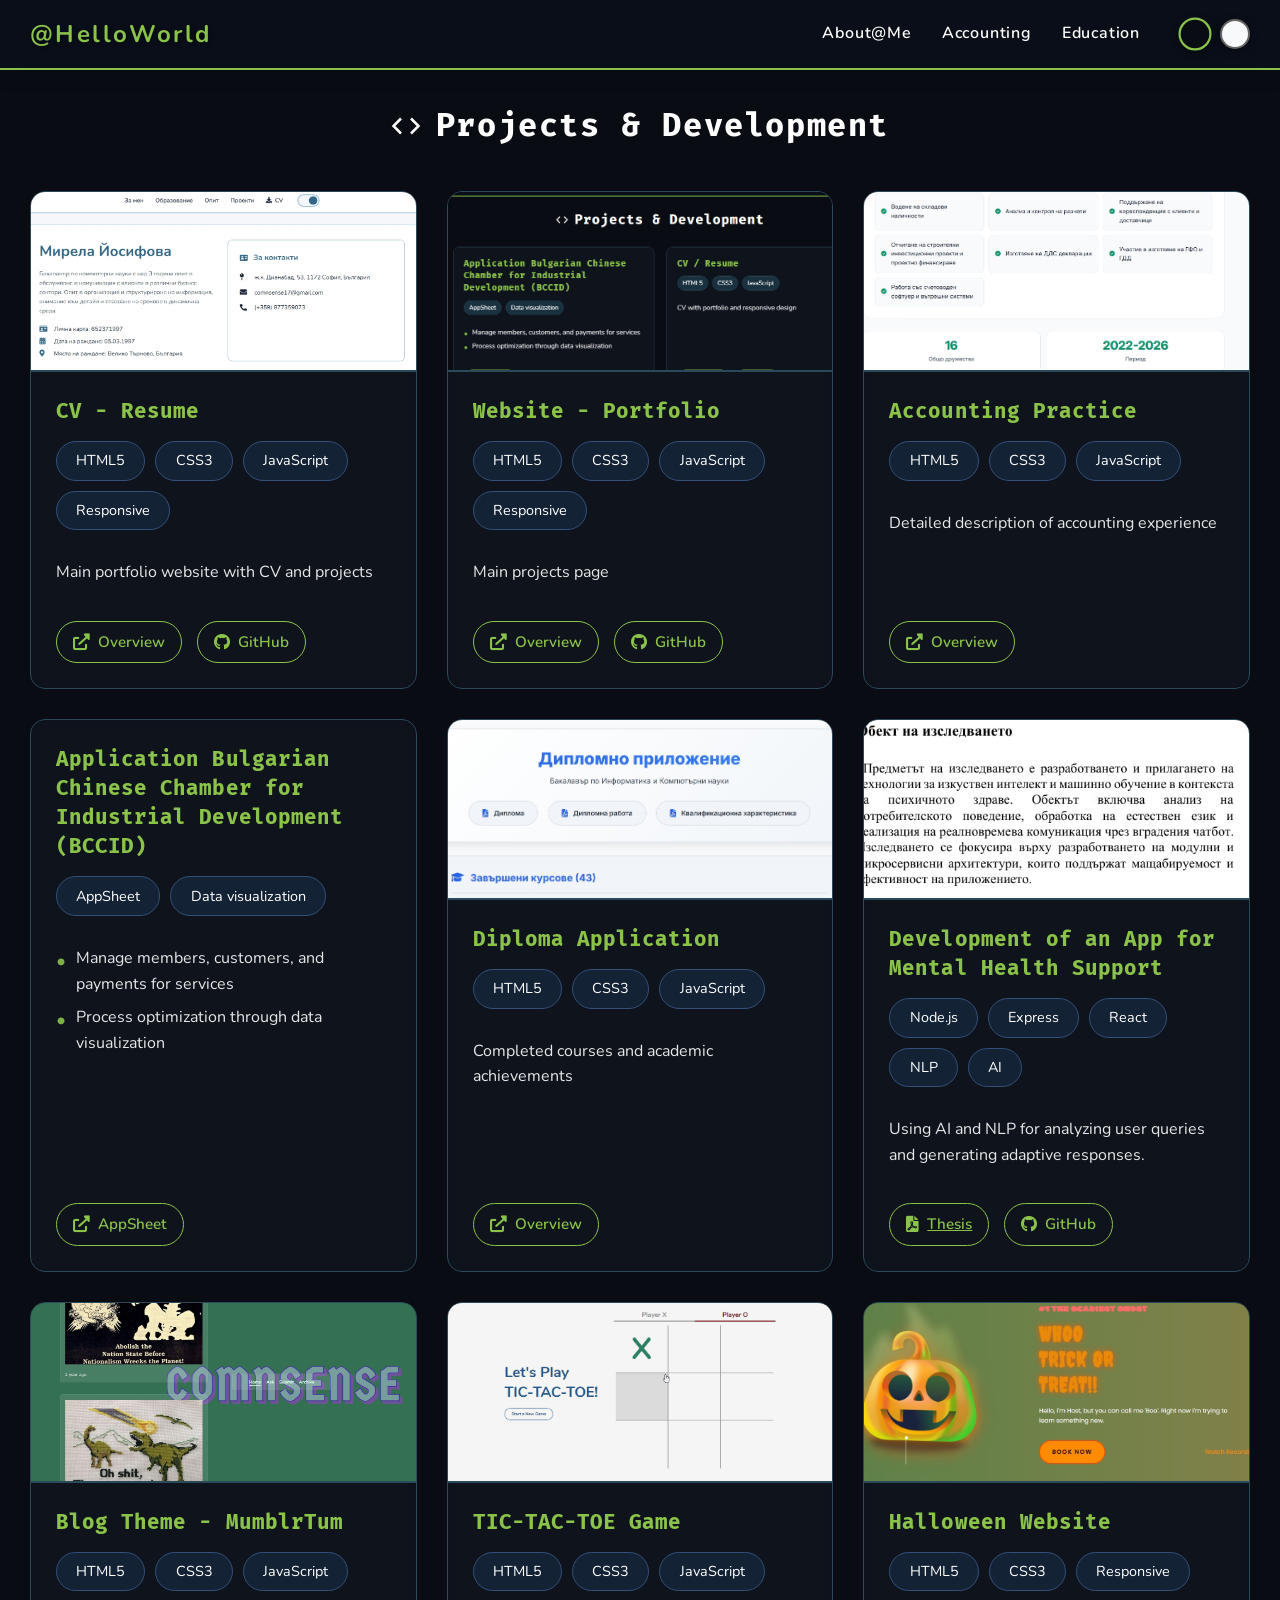
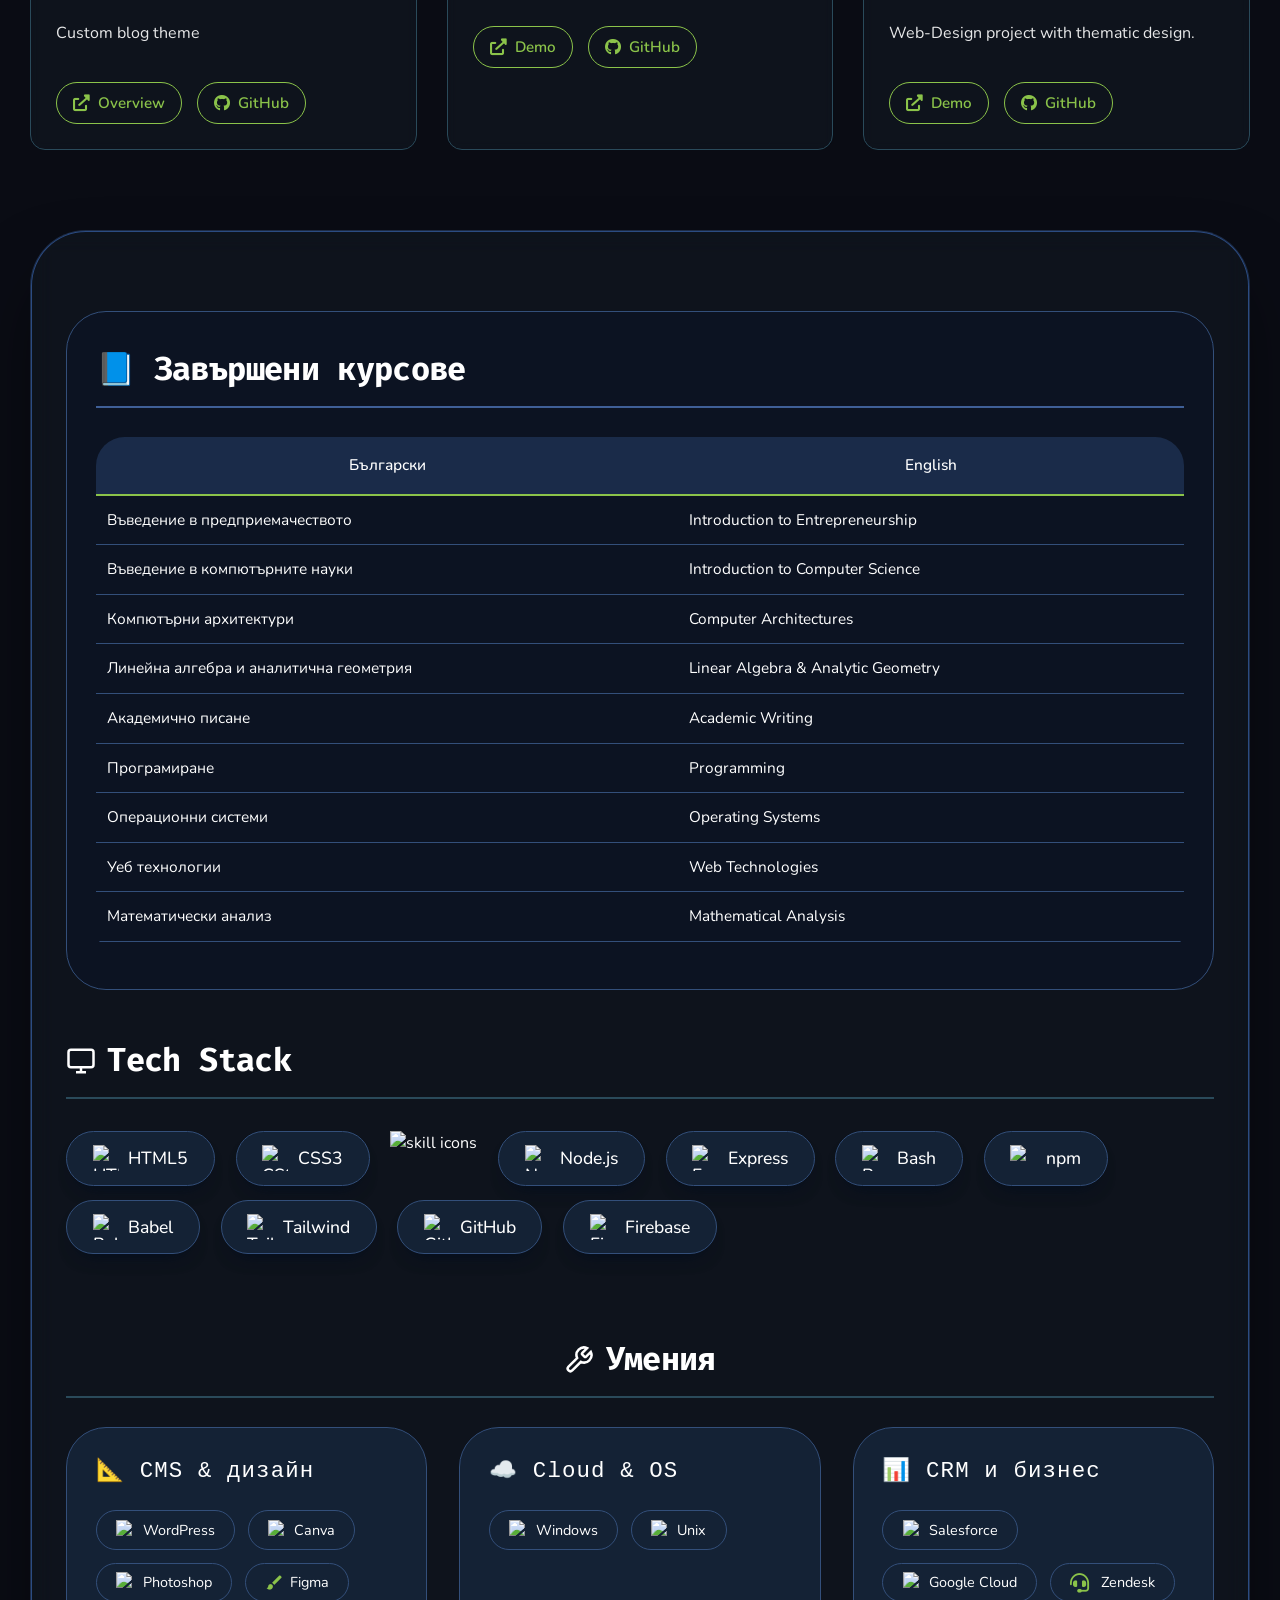
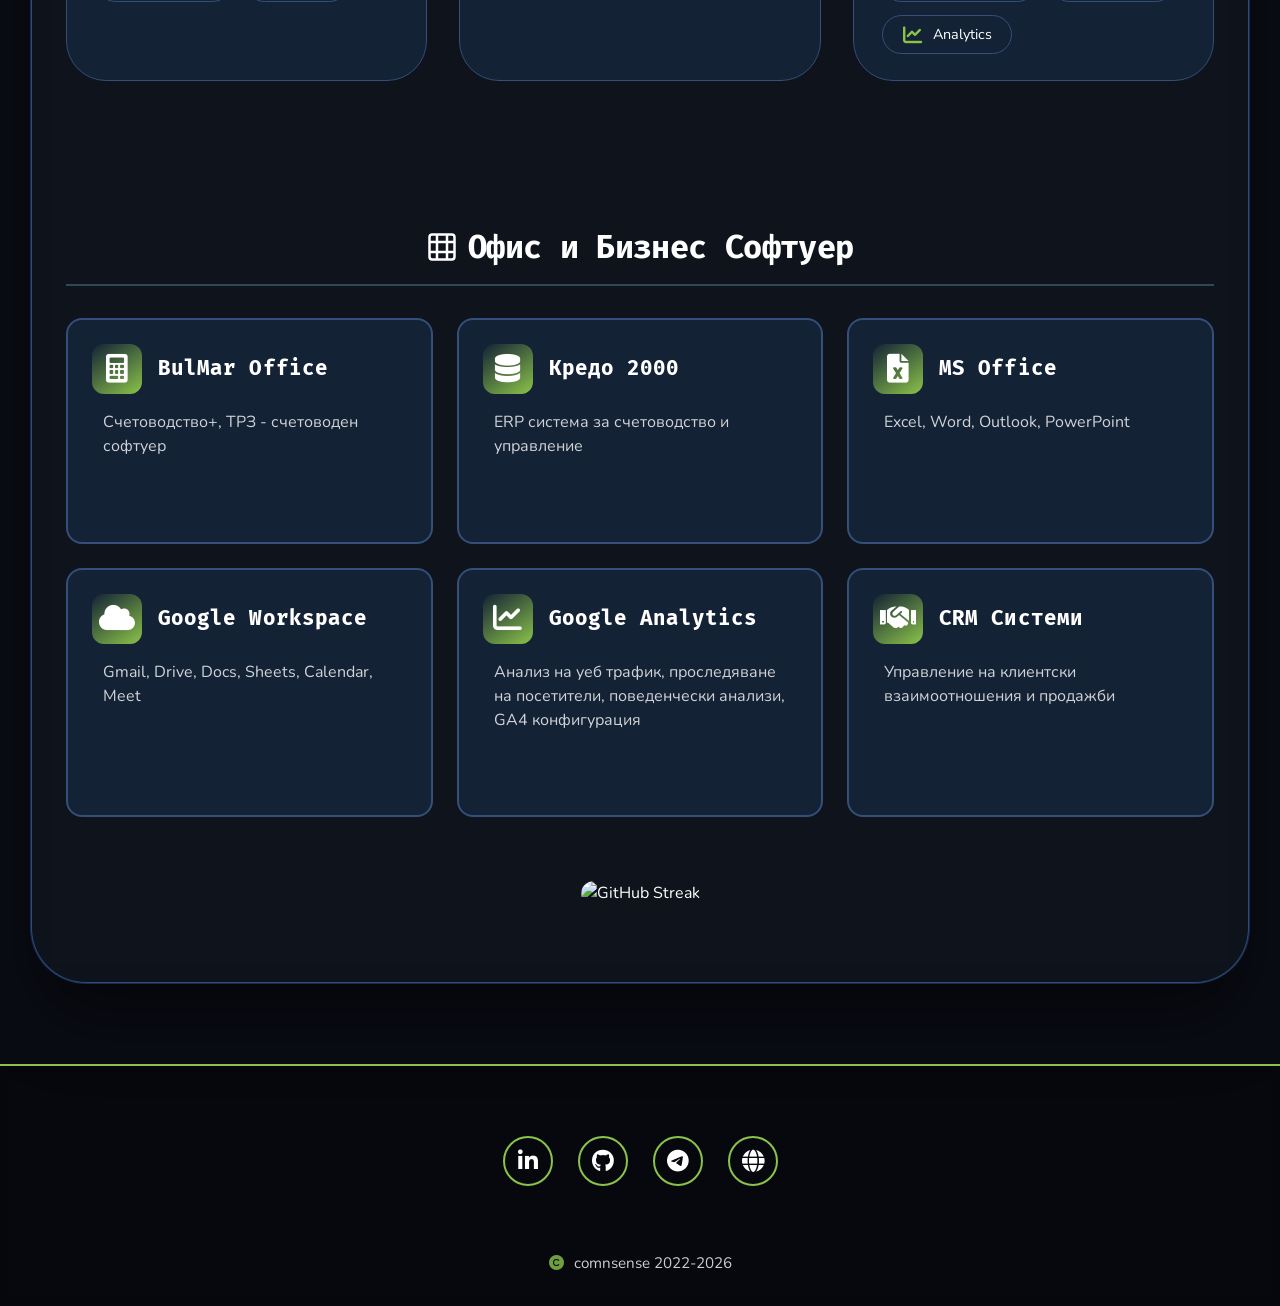
==== commit e4c116d6: "Update index.html" ====
--- a/index.html
+++ b/index.html
@@ -356,4 +356,66 @@
                             <span class="skill-tag">
                                 <img src="https://cdn.jsdelivr.net/gh/devicons/devicon/icons/googlecloud/googlecloud-original.svg" alt="Google Cloud" style="width:20px; height:20px;">Google Cloud
                             </span>
-                            <span class
+                            <span class="skill-tag">
+                                <i class="fas fa-headset" style="margin-right:5px;"></i> Zendesk
+                            </span>
+                            <span class="skill-tag">
+                                <i class="fas fa-chart-line" style="margin-right:5px;"></i> Analytics
+                            </span>
+                        </div>
+                    </div>
+                </div>
+            </section>
+
+            <!-- OFFICE SKILLS SECTION -->
+            <section class="office-skills-section">
+                <h2 class="card-title">
+                    <img src="data:image/svg+xml,%3Csvg xmlns='http://www.w3.org/2000/svg' width='24' height='24' viewBox='0 0 24 24' fill='none' stroke='%23306788' stroke-width='2'%3E%3Crect x='2' y='2' width='20' height='20' rx='2.18'%3E%3C/rect%3E%3Cline x1='8' y1='2' x2='8' y2='22'%3E%3C/line%3E%3Cline x1='16' y1='2' x2='16' y2='22'%3E%3C/line%3E%3Cline x1='2' y1='8' x2='22' y2='8'%3E%3C/line%3E%3Cline x1='2' y1='16' x2='22' y2='16'%3E%3C/line%3E%3C/svg%3E" alt="">
+                    Офис и Бизнес Софтуер
+                </h2>
+                <div class="office-skills-container" id="officeSkillsContainer"></div>
+            </section>
+
+            <!-- STREAK -->
+            <div align="center" class="streak-section">
+                <img src="https://github-readme-streak-stats.herokuapp.com/?user=comnsense&hide_border=true&theme=tokyonight" alt="GitHub Streak" />
+            </div>
+        </div>
+    </main>
+
+    <!-- Footer -->
+    <footer class="footer-container">
+        <div class="footer-column">        
+            <!-- Social Links -->
+            <ul class="social-links">
+                <li class="social-link">
+                    <a href="https://www.linkedin.com/in/comnsense" aria-label="LinkedIn" target="_blank" rel="noopener">
+                        <i class="fab fa-linkedin-in"></i>
+                    </a>
+                </li>
+                <li class="social-link">
+                    <a href="https://github.com/comnsense" aria-label="GitHub" target="_blank" rel="noopener">
+                        <i class="fab fa-github"></i>
+                    </a>
+                </li>
+                <li class="social-link">
+                    <a href="https://t.me/comnsense88" aria-label="Telegram" target="_blank" rel="noopener">
+                        <i class="fab fa-telegram-plane"></i>
+                    </a>
+                </li>
+                <li class="social-link">
+                    <a href="https://comnsense.github.io/" aria-label="Website" target="_blank" rel="noopener">
+                        <i class="fas fa-globe"></i>
+                    </a>
+                </li> 
+            </ul>
+        </div>
+        <span class="copyright"> 
+            <i class="fas fa-copyright"></i> comnsense 2022-2026
+        </span>
+    </footer>
+
+    <!-- External JavaScript - обединен -->
+    <script src="projects.js"></script>
+</body>
+</html>
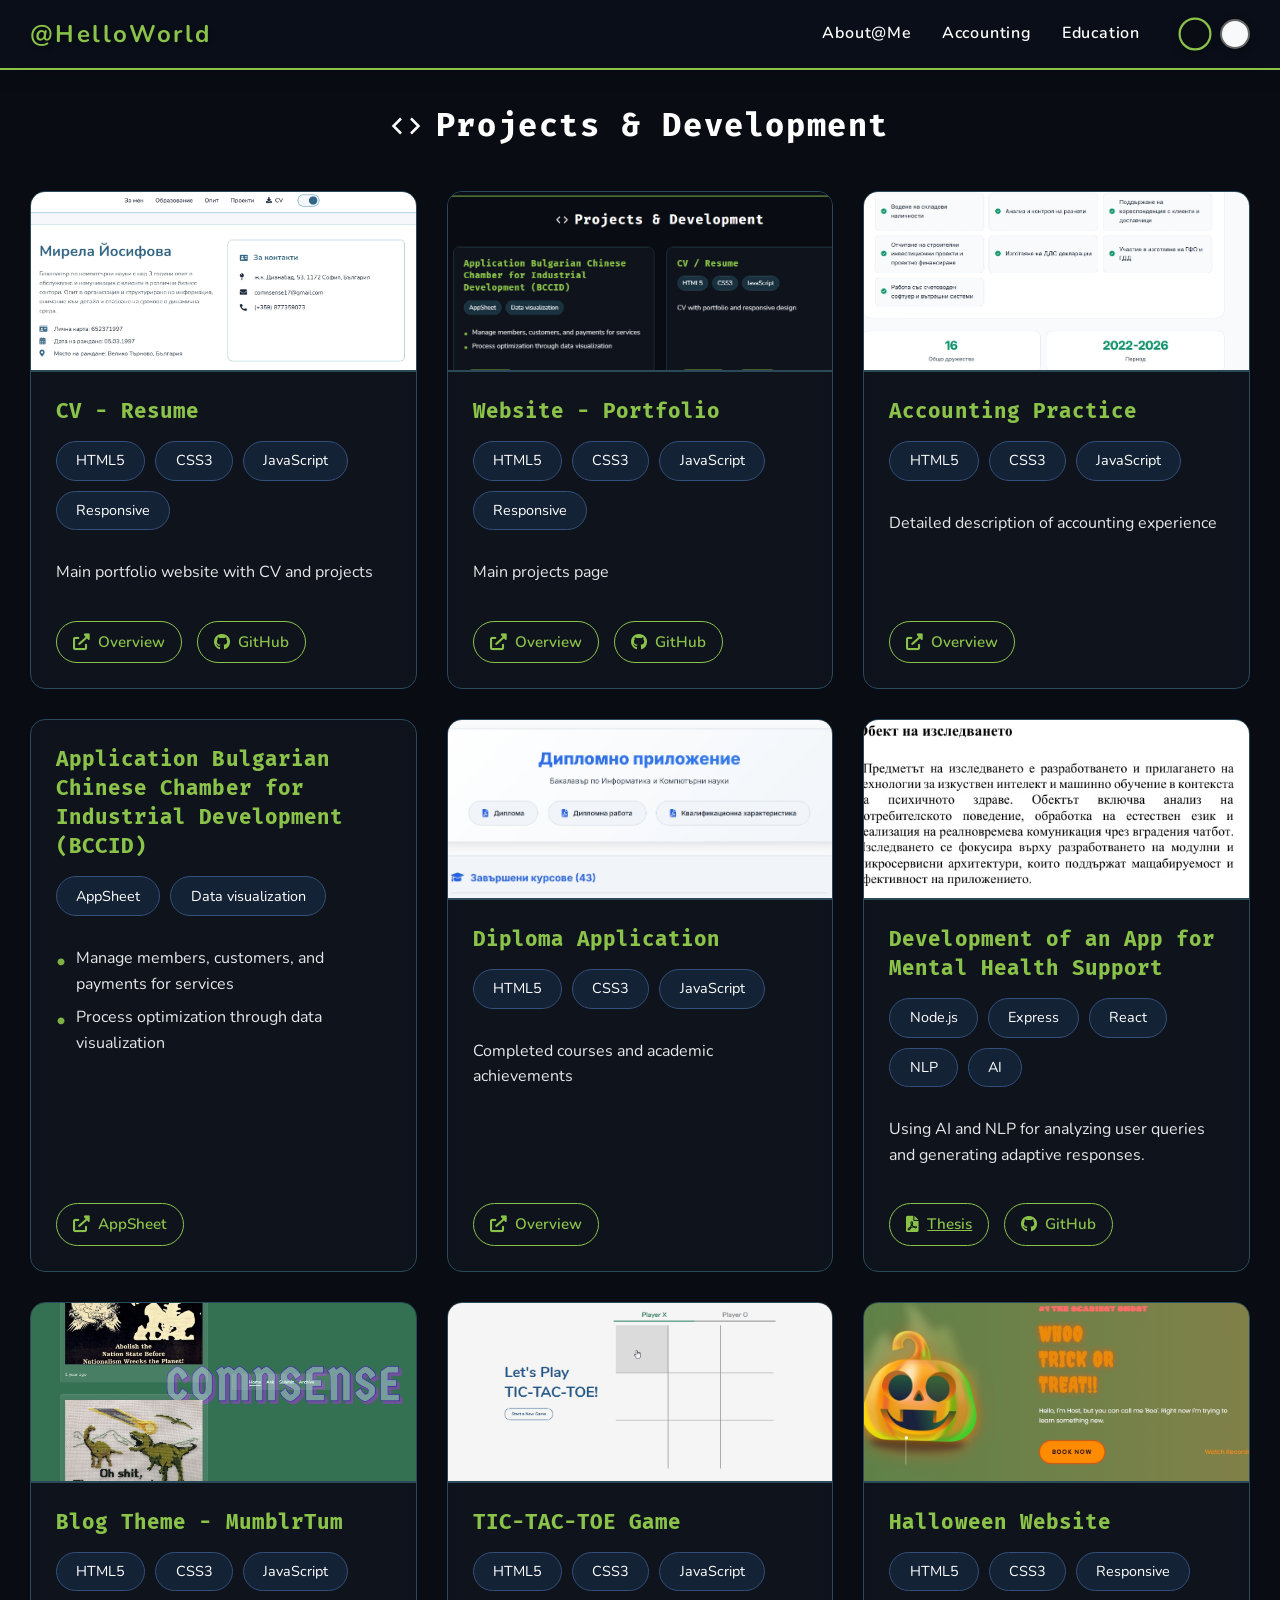
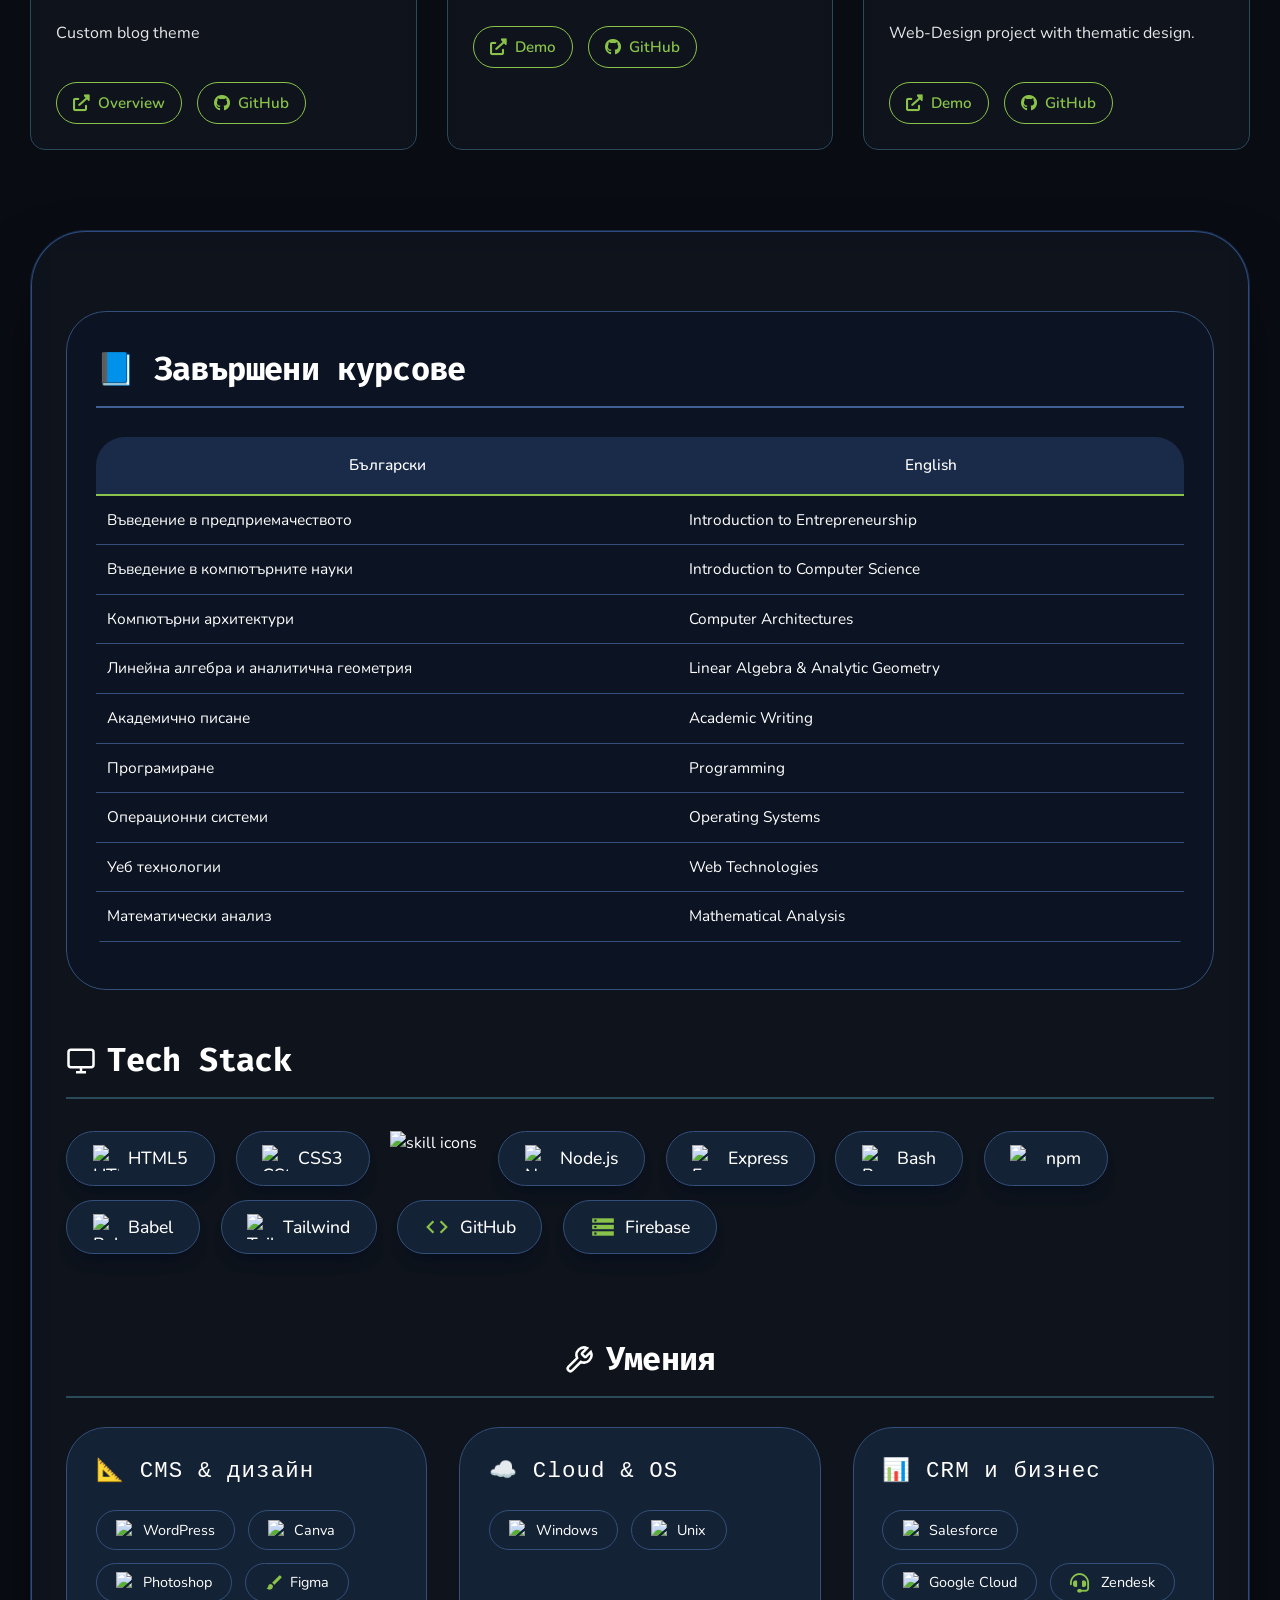
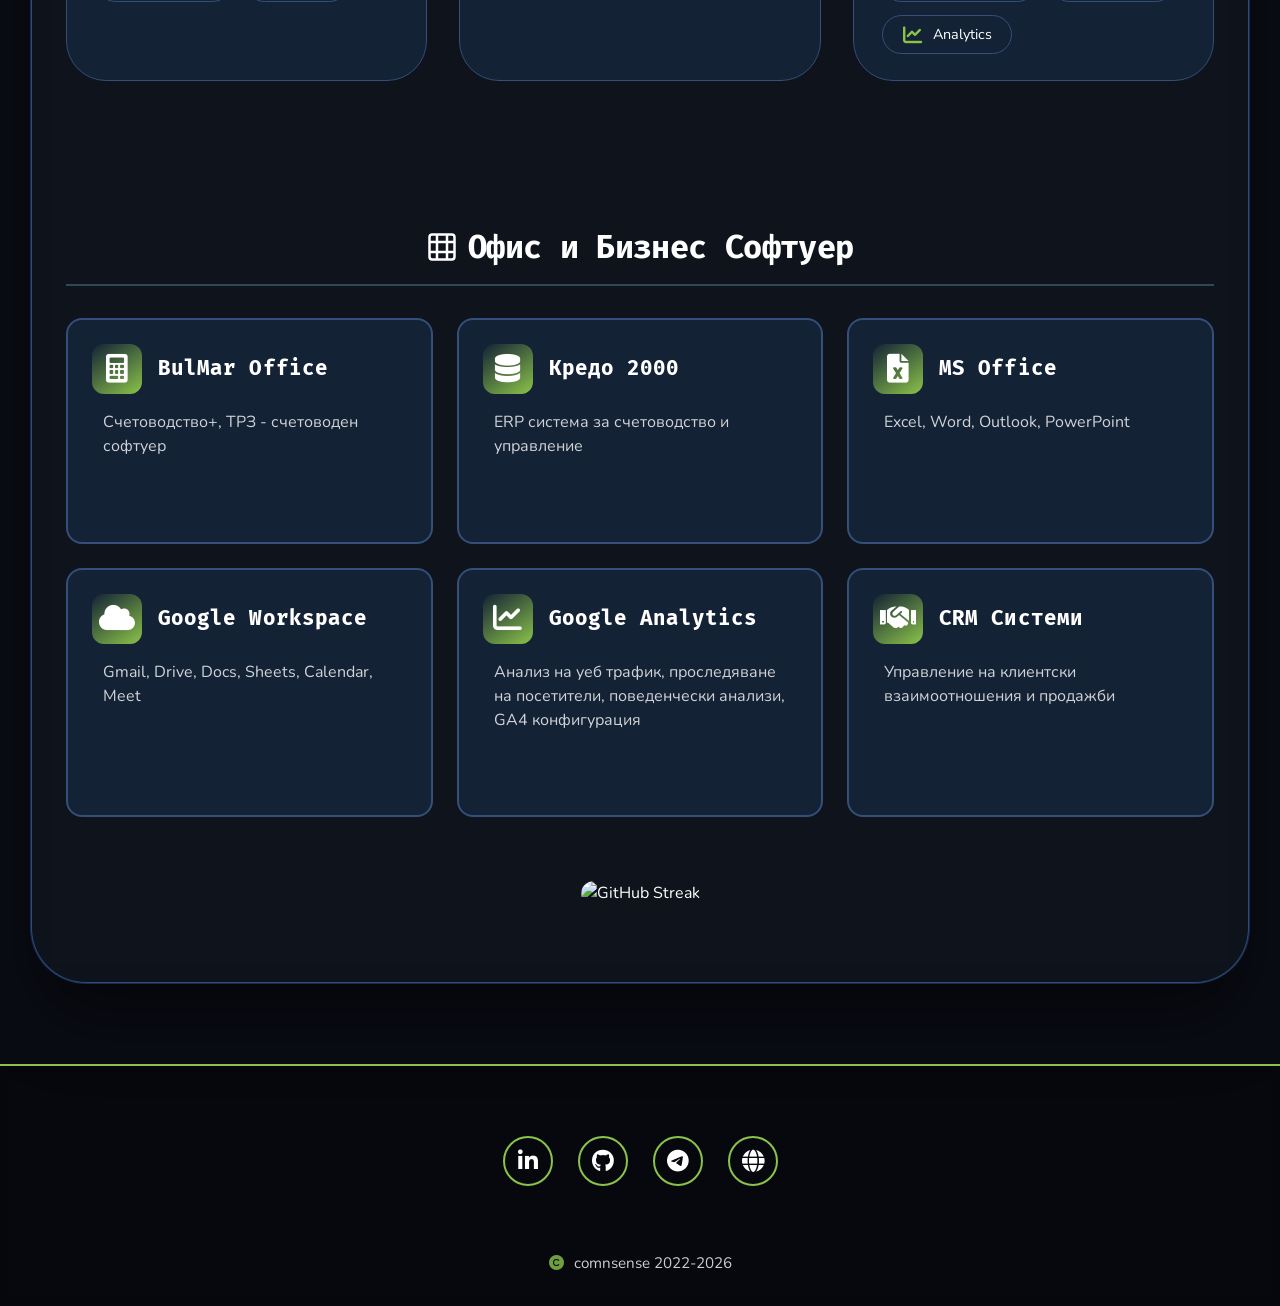
==== commit 68a77848: "Update index.html" ====
--- a/index.html
+++ b/index.html
@@ -171,7 +171,7 @@
                         </div>
                         <p class="item-details">Completed courses and academic achievements</p>
                         <div class="project-links">
-                            <a href="https://comnsense.github.io/Thesis%20application.html" target="_blank" rel="noopener">
+                            <a href="https://comnsense.github.io/Annex/application.html" target="_blank" rel="noopener">
                                 <i class="fas fa-external-link-alt"></i> Overview
                             </a>
                         </div>
@@ -195,7 +195,7 @@
                         </div>
                         <p class="item-details">Using AI and NLP for analyzing user queries and generating adaptive responses.</p>
                         <div class="project-links">
-                            <a href="https://comnsense.github.io/thesis.pdf" class="hyperlink" target="_blank">
+                            <a href="https://comnsense.github.io/Annex/thesis.pdf" class="hyperlink" target="_blank">
                                 <i class="fas fa-file-pdf"></i> Thesis
                             </a>
                             <a href="https://github.com/comnsense/ai-mental-assistant-app" target="_blank">
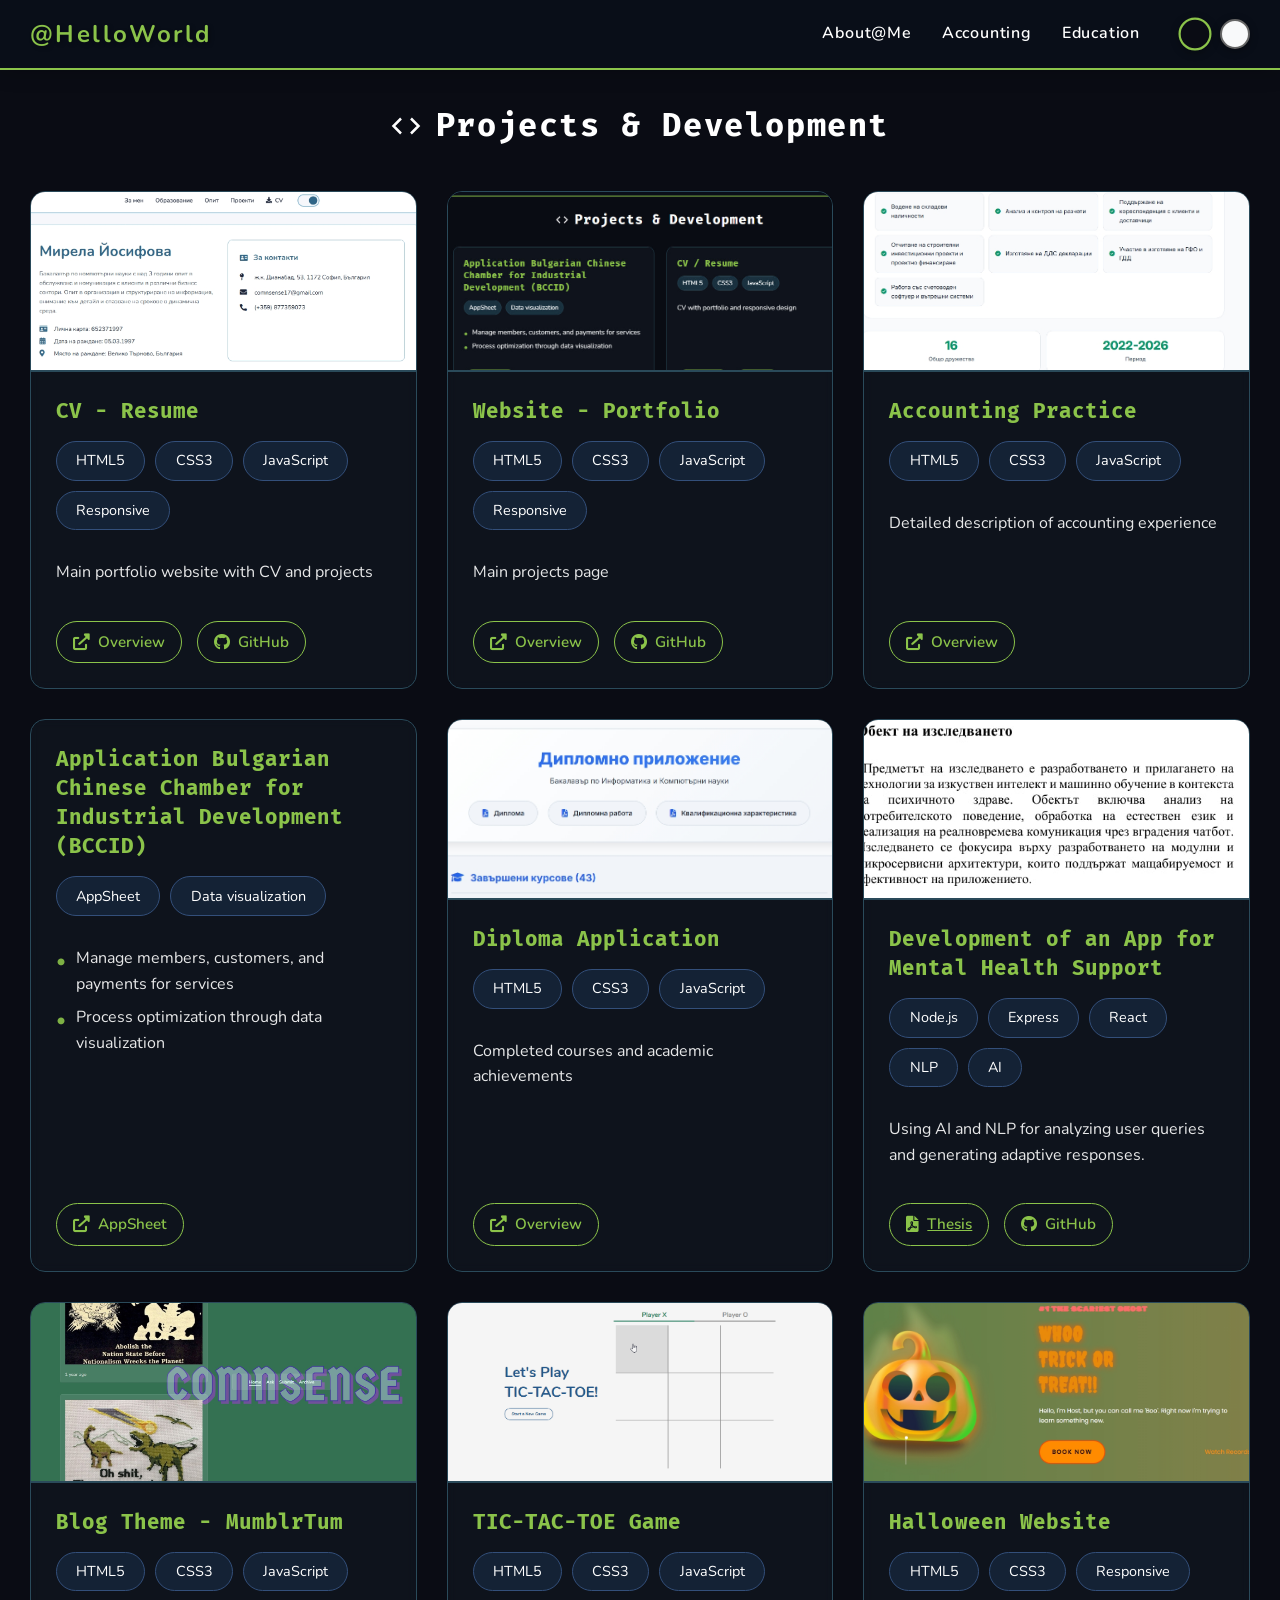
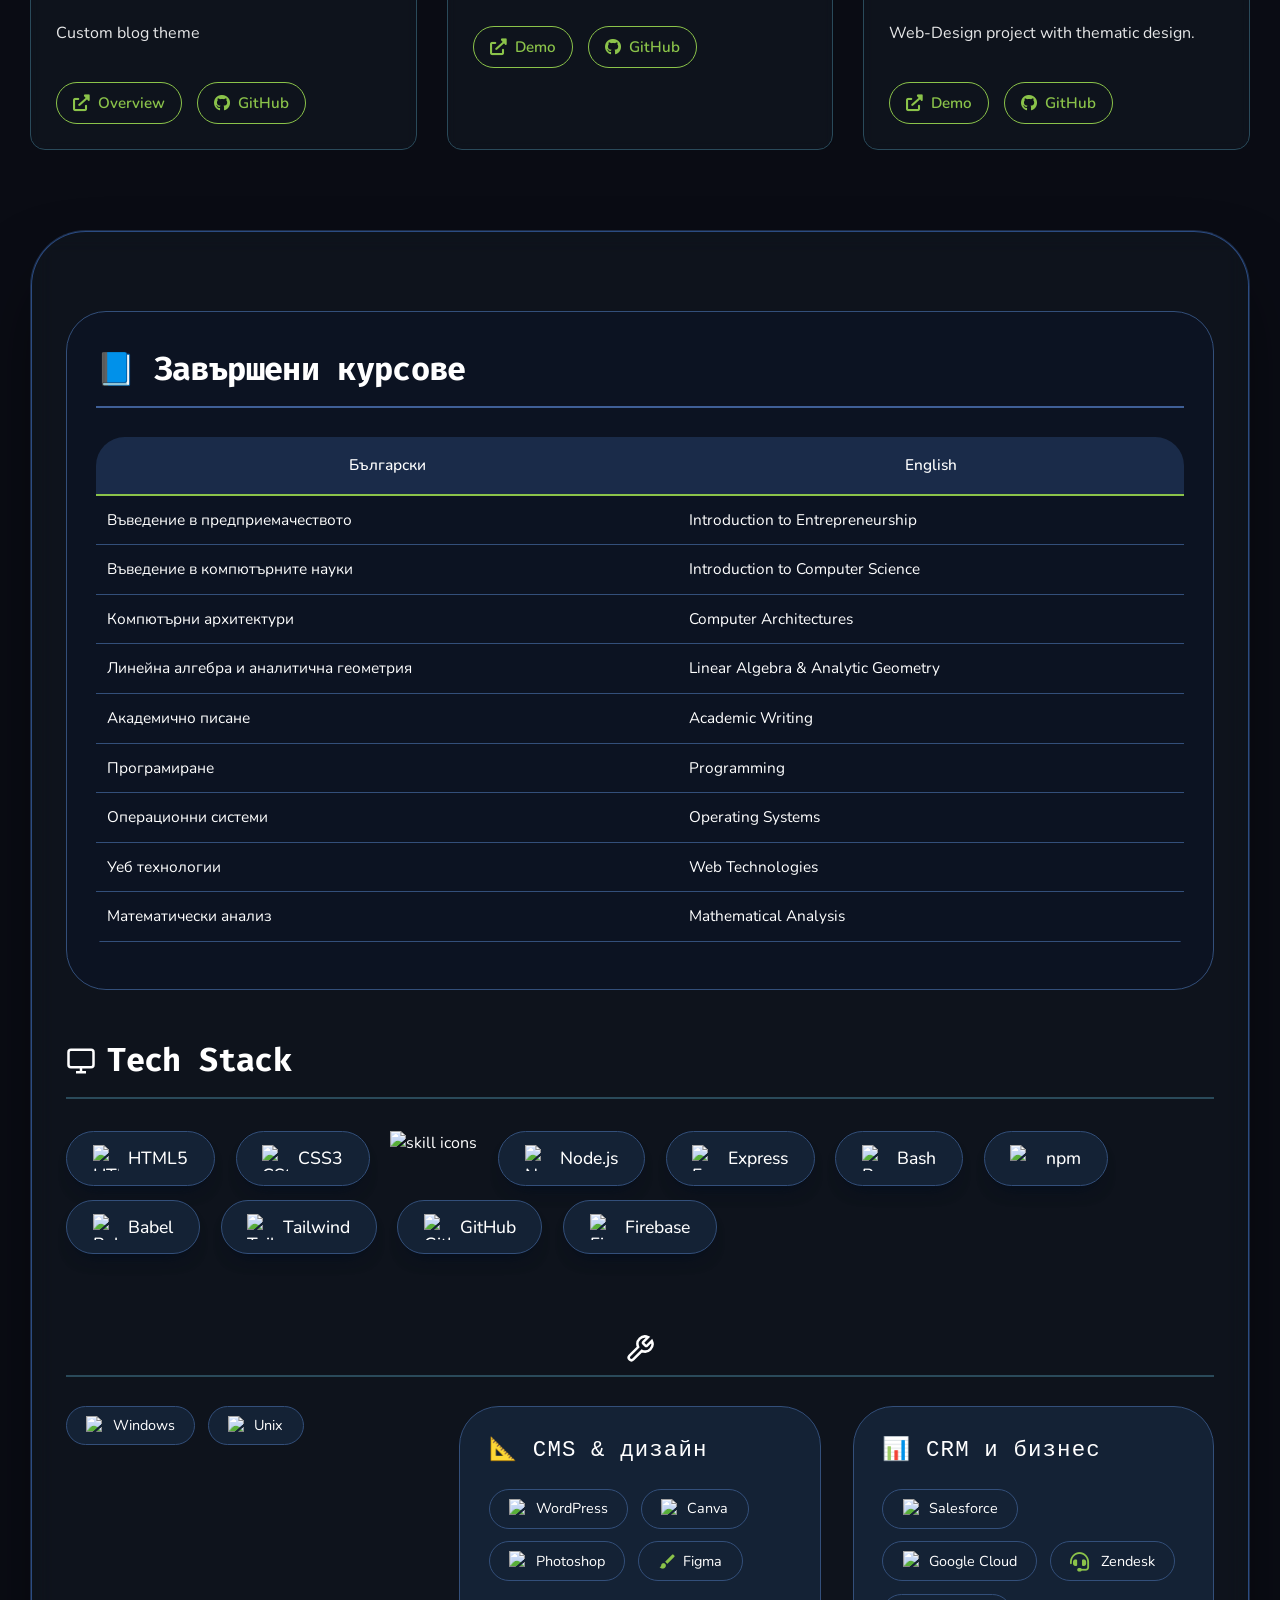
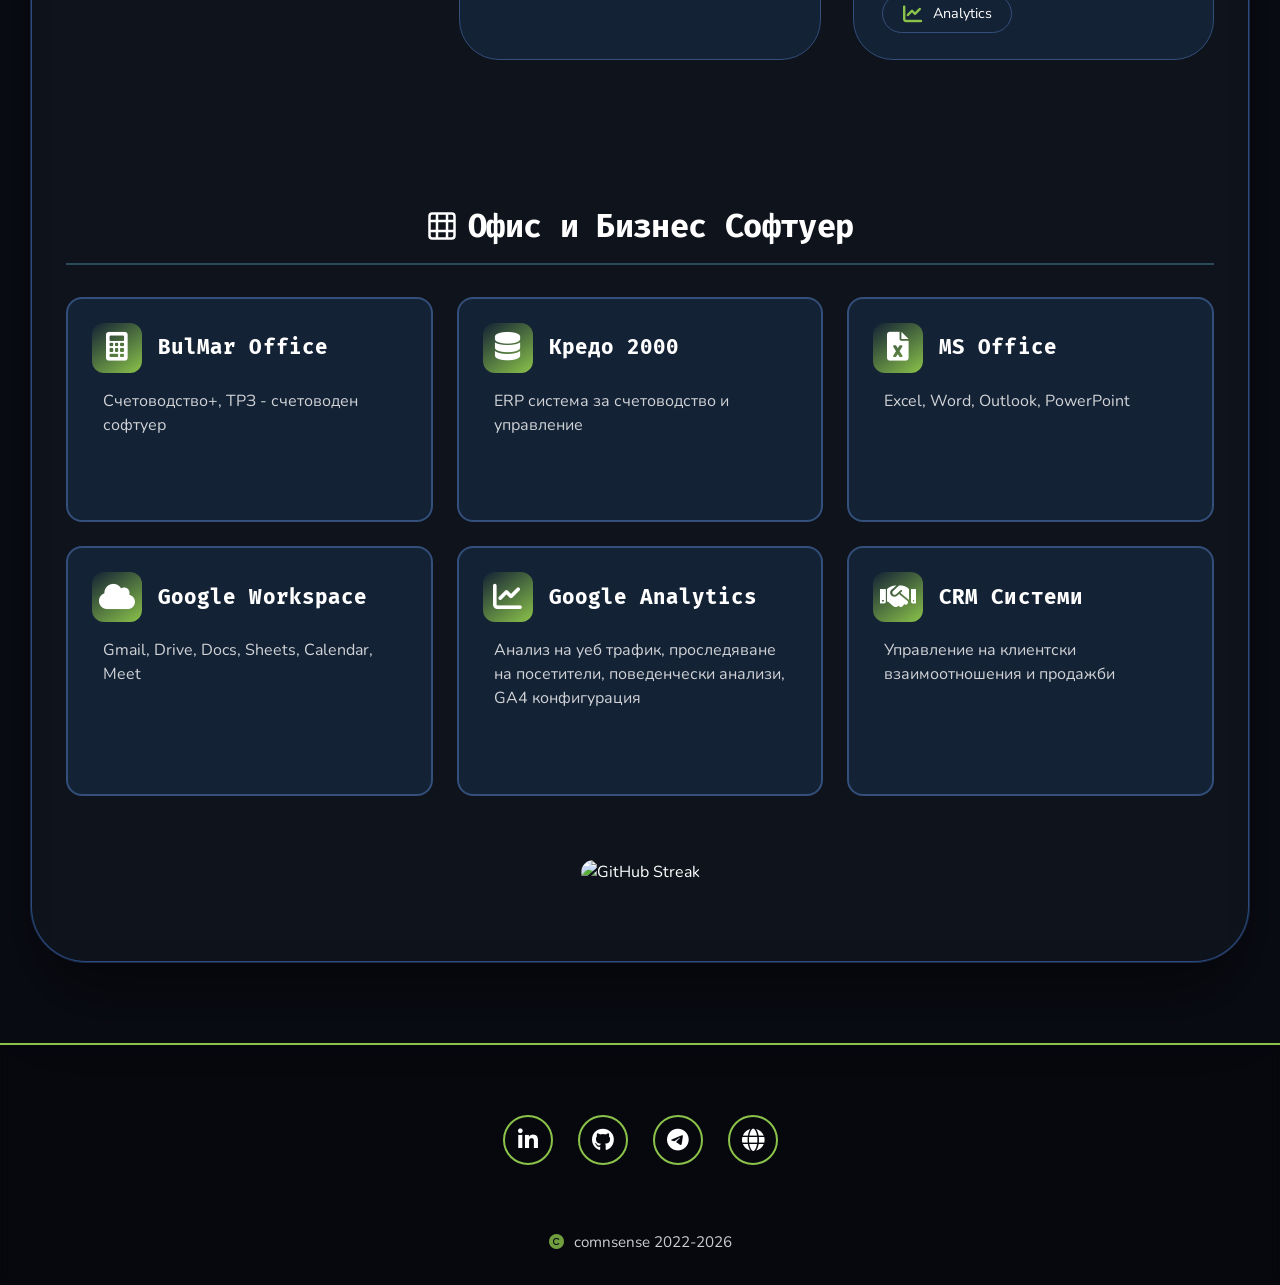
==== commit 3c8dbad6: "Update index.html" ====
--- a/index.html
+++ b/index.html
@@ -247,7 +247,7 @@
                             <a href="https://comnsense.github.io/Tic-Tac-Toe-Game" target="_blank" rel="noopener">
                                 <i class="fas fa-external-link-alt"></i> Demo
                             </a>
-                            <a href="https://github.com/comnsense/tic-tac-toe" target="_blank" rel="noopener">
+                            <a href="https://github.com/comnsense/Tic-Tac-Toe-Game" target="_blank" rel="noopener">
                                 <i class="fab fa-github"></i> GitHub
                             </a>
                         </div>
@@ -315,17 +315,22 @@
                     <div class="skill"><img src="https://cdn.jsdelivr.net/gh/devicons/devicon/icons/babel/babel-original.svg" alt="Babel"><span>Babel</span></div>
                     <div class="skill"><img src="https://cdn.jsdelivr.net/gh/devicons/devicon/icons/tailwindcss/tailwindcss-original.svg" alt="Tailwind CSS"><span>Tailwind</span></div>
                     <div class="skill"><img src="https://cdn.jsdelivr.net/gh/devicons/devicon/icons/github/github-original.svg" alt="GitHub"><span>GitHub</span></div>   
-                    <div class="skill"><img src="https://cdn.jsdelivr.net/gh/devicons/devicon/icons/firebase/firebase-plain.svg" alt="Firebase"><span>Firebase</span></div>
-                </div>
+                    <div class="skill"><img src="https://cdn.jsdelivr.net/gh/devicons/devicon/icons/firebase/firebase-plain.svg" alt="Firebase"><span>Firebase</span></div> </div>
             </section>
 
             <!-- SKILLS GRID: категории -->
             <section style="margin-top: 1rem;">
                 <h2 class="card-title">
                     <img src="data:image/svg+xml,%3Csvg xmlns='http://www.w3.org/2000/svg' width='24' height='24' viewBox='0 0 24 24' fill='none' stroke='%23306788' stroke-width='2'%3E%3Cpath d='M14.7 6.3a1 1 0 0 0 0 1.4l1.6 1.6a1 1 0 0 0 1.4 0l3.77-3.77a6 6 0 0 1-7.94 7.94l-6.91 6.91a2.12 2.12 0 0 1-3-3l6.91-6.91a6 6 0 0 1 7.94-7.94l-3.76 3.76z'%3E%3C/path%3E%3C/svg%3E" alt="">
-                    Умения
+                    
                 </h2>
-                <div class="skills-grid">
+                <div class="skills-grid">        <!-- CLOUD & PLATFORM SKILLS -->
+                    <section> 
+                        <div class="skill-tags">
+                            <span class="skill-tag"><img src="https://cdn.jsdelivr.net/gh/devicons/devicon/icons/windows8/windows8-original.svg" alt="Windows">Windows</span>
+                            <span class="skill-tag"><img src="https://cdn.jsdelivr.net/gh/devicons/devicon/icons/linux/linux-original.svg" alt="Unix/Linux">Unix</span>
+                   </div> </section>
+
                     <!-- CMS & дизайн -->
                     <div class="skill-category">
                         <h4>📐 CMS & дизайн</h4>
@@ -334,15 +339,6 @@
                             <span class="skill-tag"><img src="https://cdn.jsdelivr.net/gh/devicons/devicon/icons/canva/canva-original.svg" alt="Canva">Canva</span>
                             <span class="skill-tag"><img src="https://cdn.jsdelivr.net/gh/devicons/devicon/icons/photoshop/photoshop-original.svg" alt="PS">Photoshop</span>
                             <span class="skill-tag"><span class="material-icons" style="font-size:1.2rem;">brush</span>Figma</span>
-                        </div>
-                    </div>
-
-                    <!-- CLOUD & PLATFORM SKILLS -->
-                    <div class="skill-category">
-                        <h4>☁️ Cloud & OS</h4>
-                        <div class="skill-tags">
-                            <span class="skill-tag"><img src="https://cdn.jsdelivr.net/gh/devicons/devicon/icons/windows8/windows8-original.svg" alt="Windows">Windows</span>
-                            <span class="skill-tag"><img src="https://cdn.jsdelivr.net/gh/devicons/devicon/icons/linux/linux-original.svg" alt="Unix/Linux">Unix</span>
                         </div>
                     </div>
 
@@ -367,6 +363,9 @@
                 </div>
             </section>
 
+             
+            
+                    
             <!-- OFFICE SKILLS SECTION -->
             <section class="office-skills-section">
                 <h2 class="card-title">
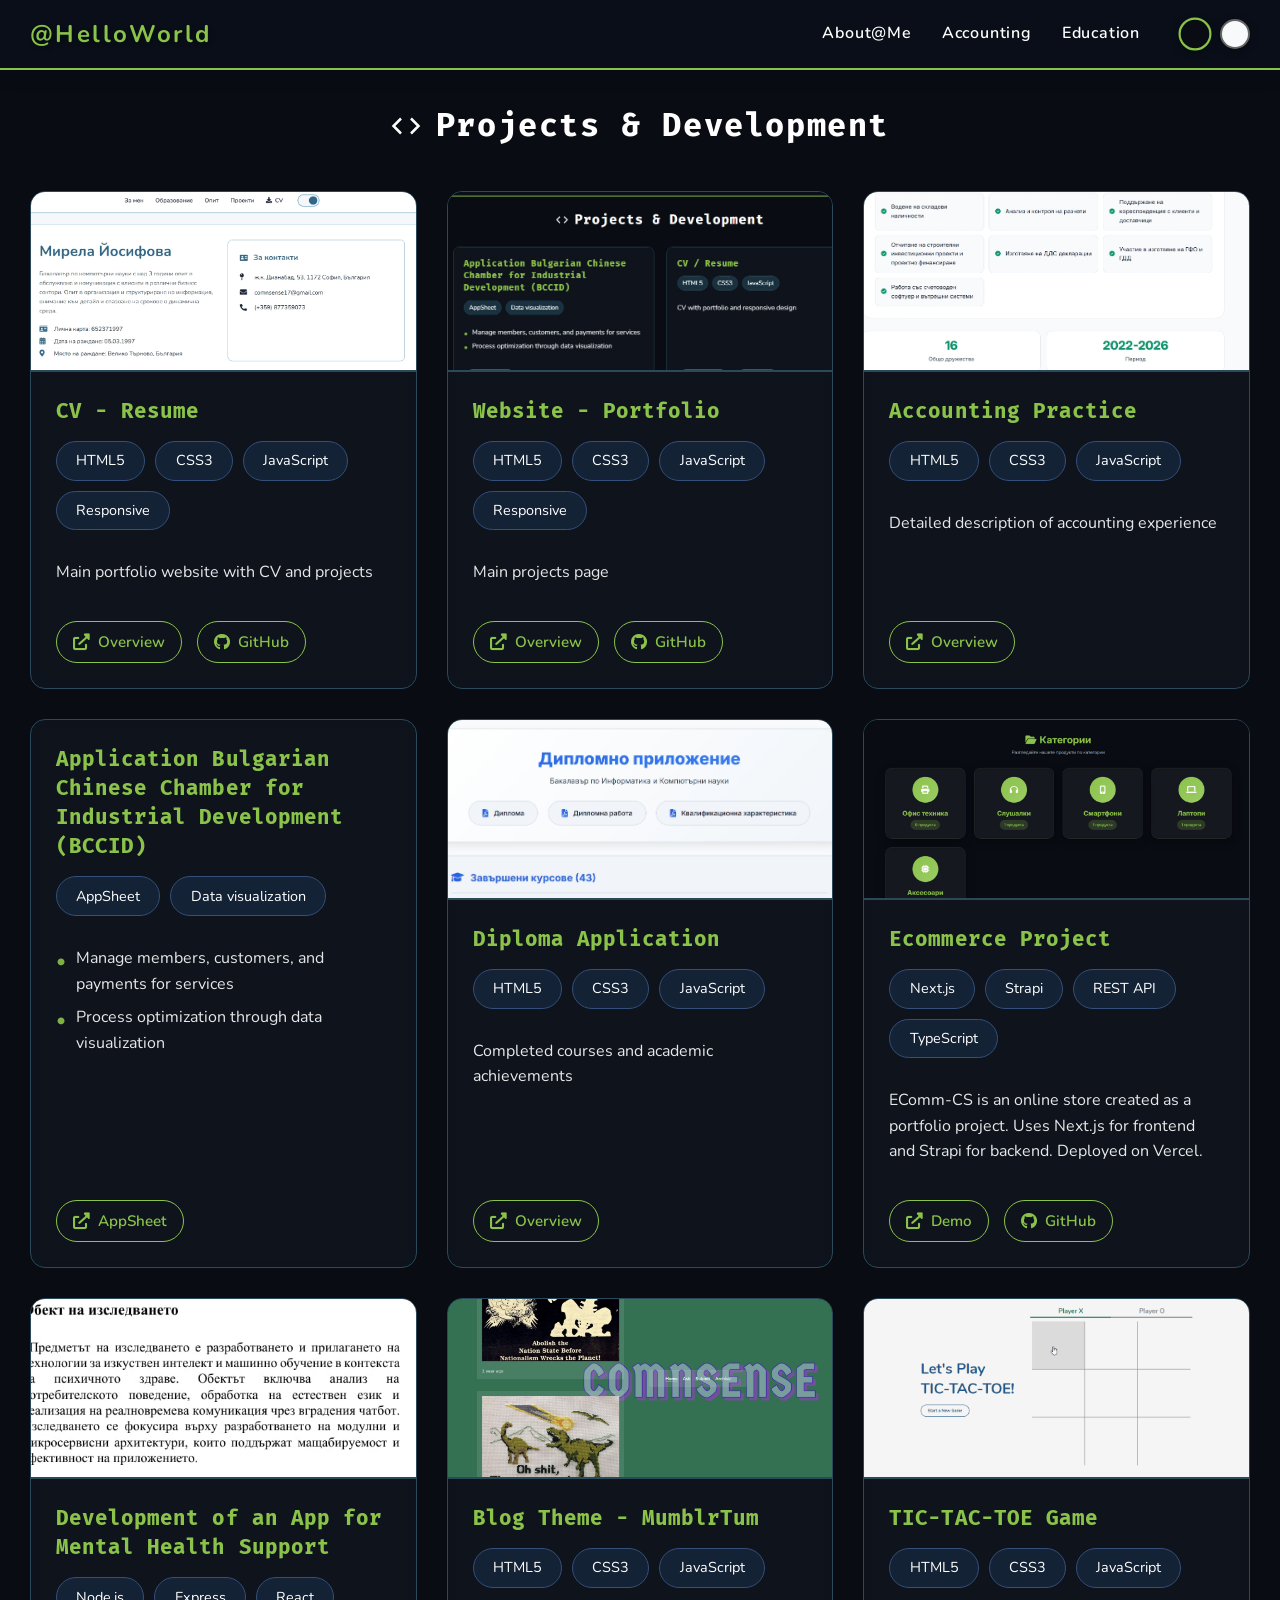
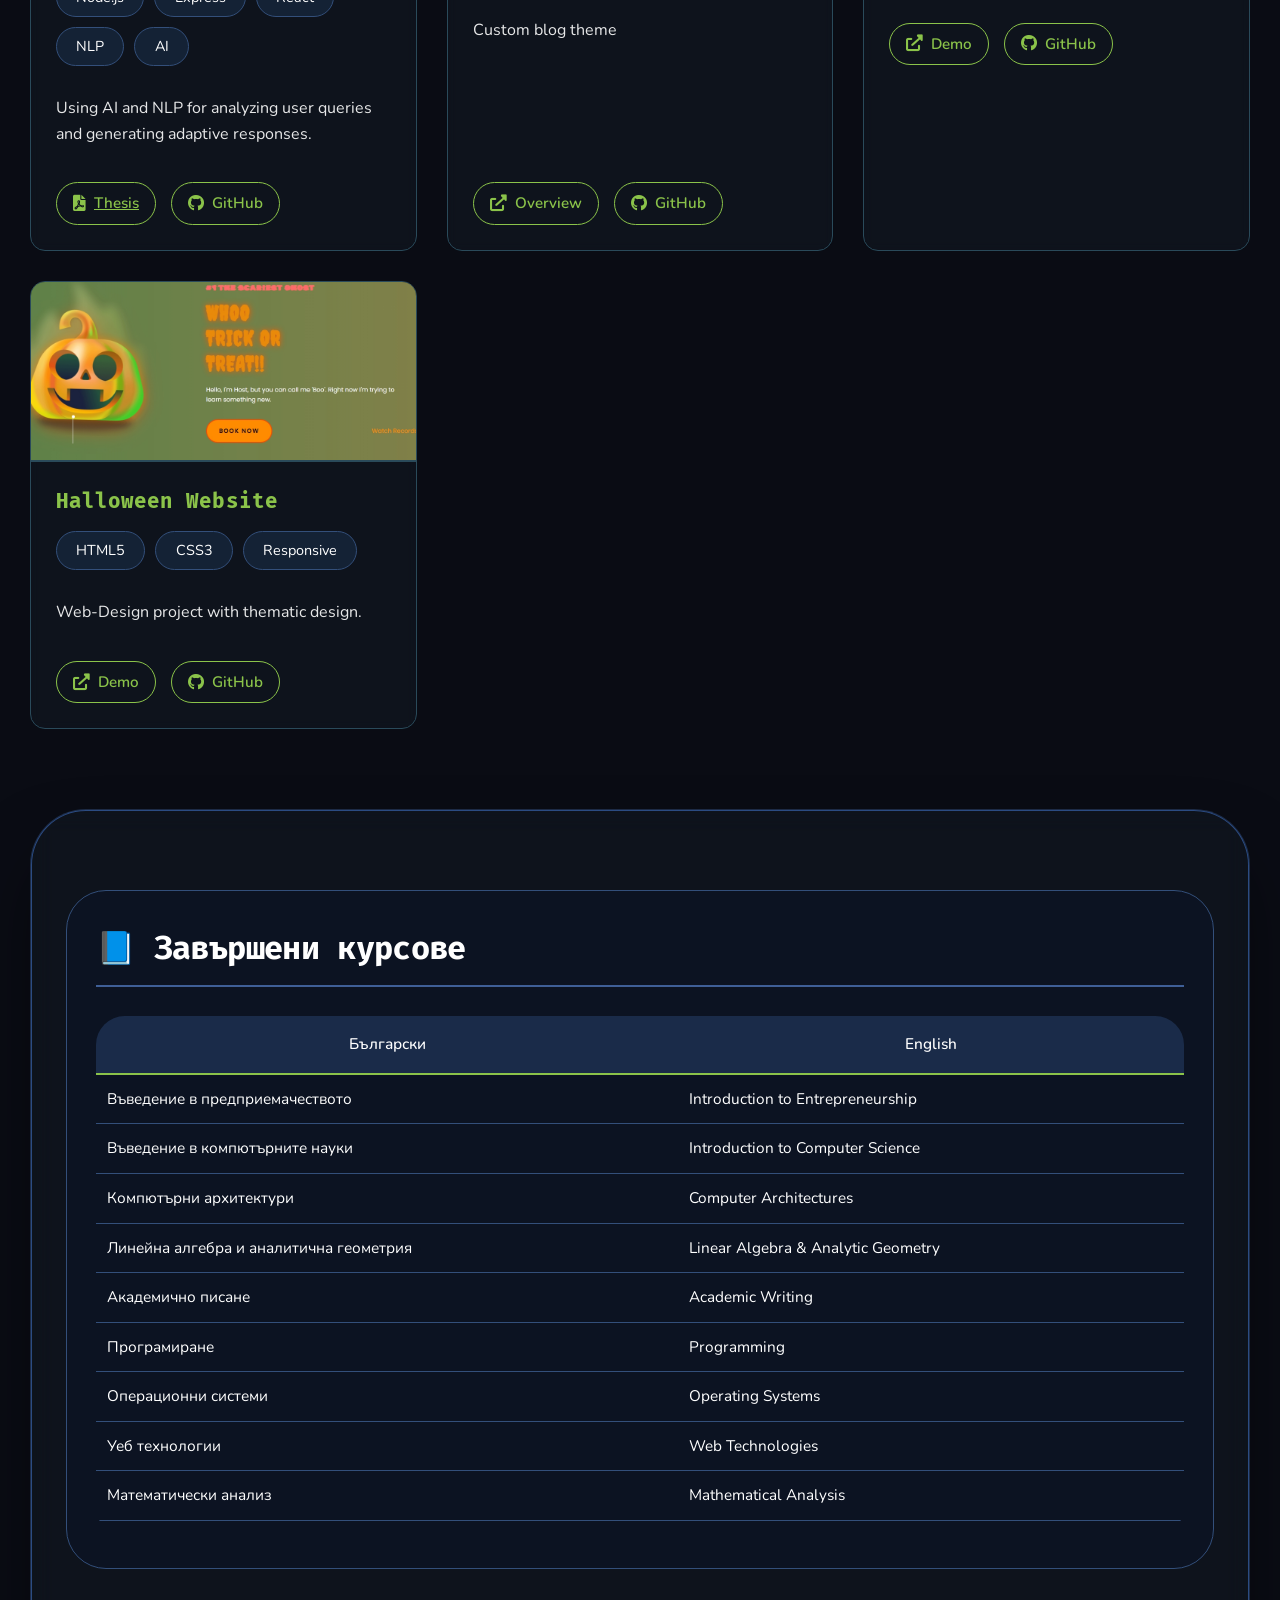
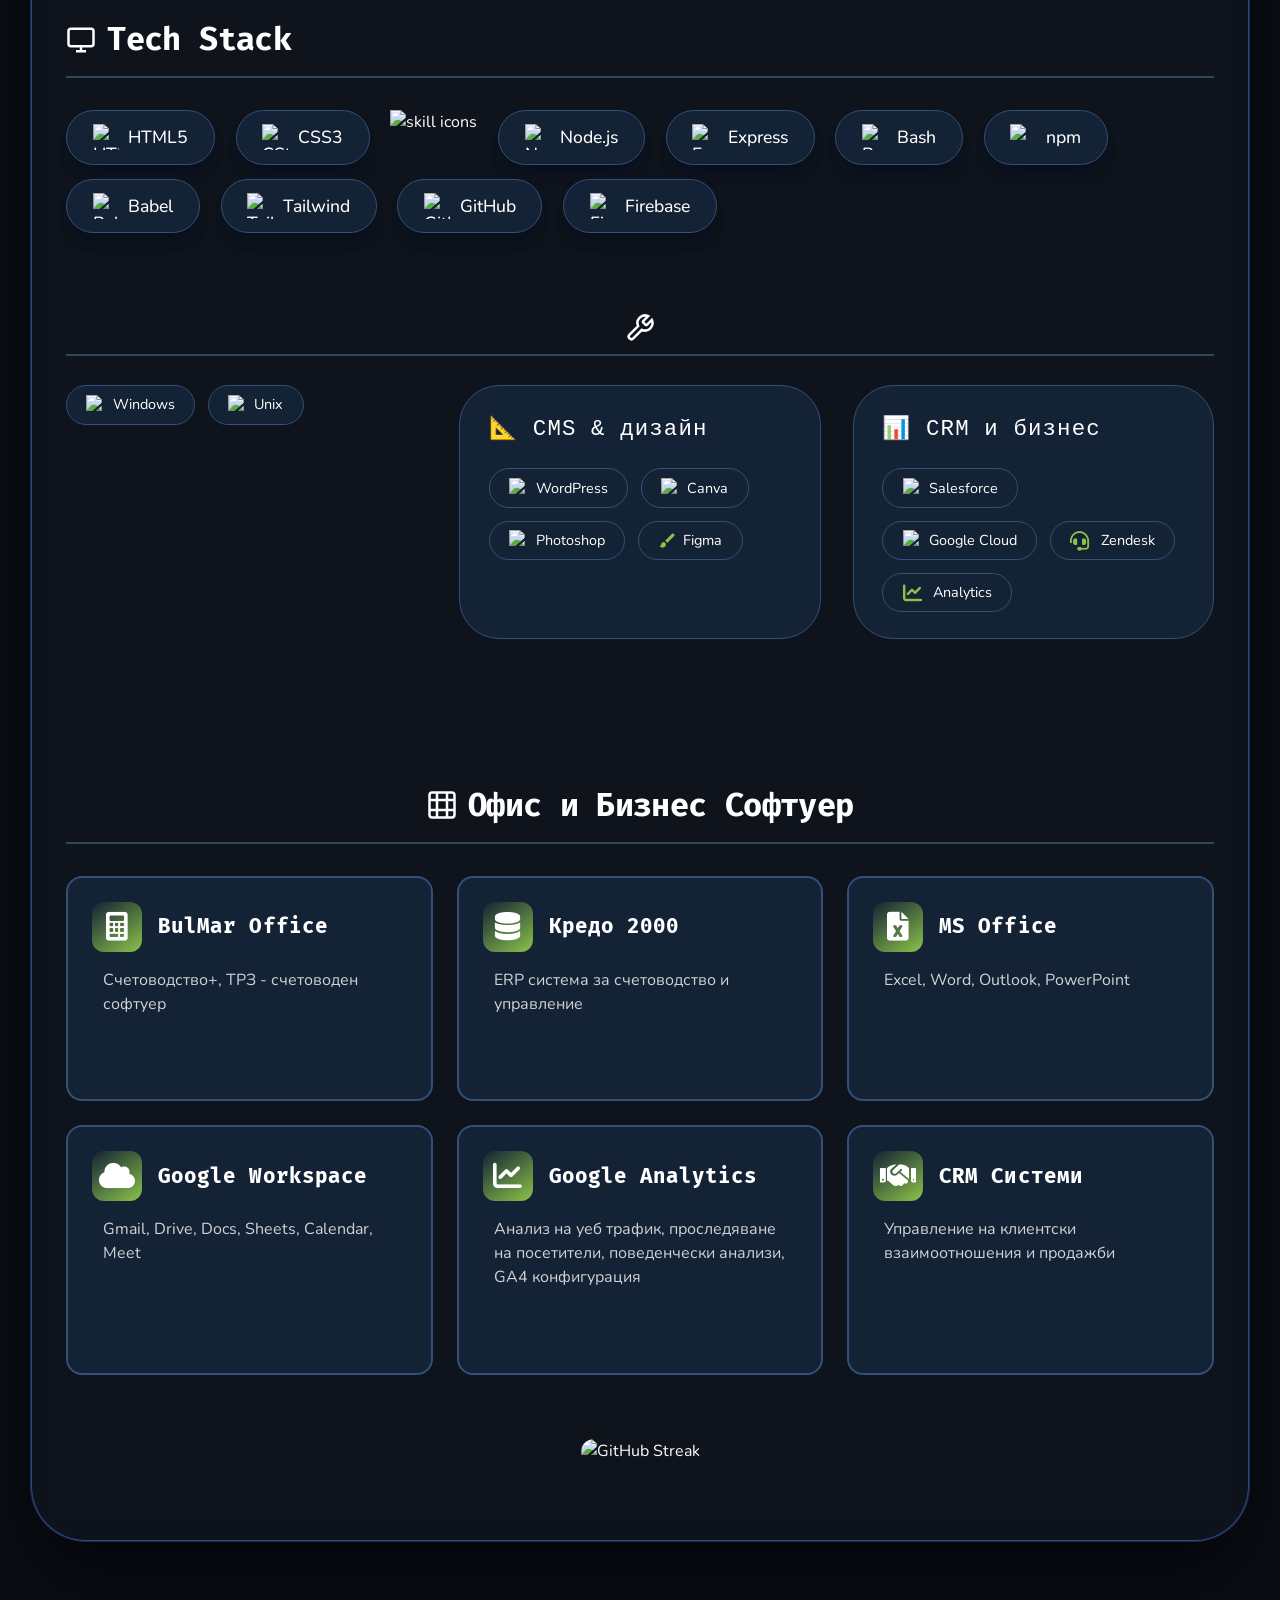
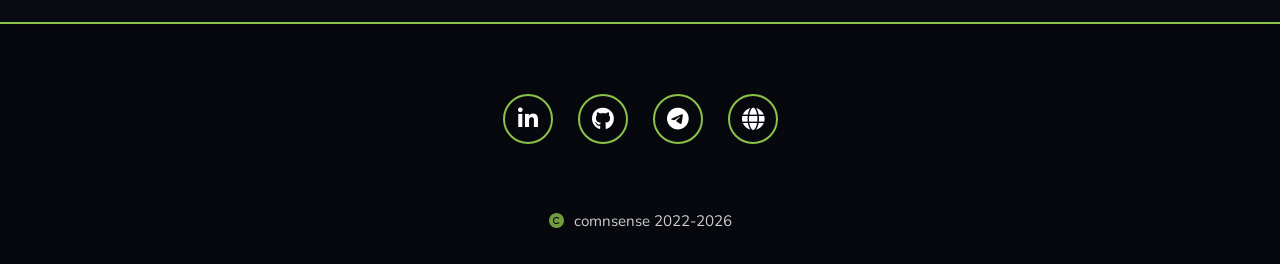
==== commit 54fe600b: "Update index.html" ====
--- a/index.html
+++ b/index.html
@@ -177,6 +177,36 @@
                         </div>
                     </div>
                 </div>
+
+                <div class="project-card">
+                    <img src="./img/Ecommerce.jpg" alt="Thesis Project" class="project-preview-img" onerror="this.style.display='none'; this.parentElement.querySelector('.image-fallback').style.display='flex';">
+                    <div class="image-fallback">
+                        <i class="fas fa-brain"></i>
+                     </div>
+
+
+                <!-- Ecommerce Project -->
+                    
+                    
+                    <div class="card-info">
+        <h3 class="project-title">Ecommerce Project</h3>
+        <div class="project-skills">
+            <span class="skill-tag">Next.js</span>
+            <span class="skill-tag">Strapi</span>
+            <span class="skill-tag">REST API</span>
+            <span class="skill-tag">TypeScript</span>
+        </div>
+        <p class="item-details">EComm-CS is an online store created as a portfolio project. Uses Next.js for frontend and Strapi for backend. Deployed on Vercel.</p>
+        <div class="project-links">
+            <a href="https://e-comm-cs.vercel.app" target="_blank" rel="noopener">
+                <i class="fas fa-external-link-alt"></i> Demo
+            </a>
+            <a href="https://github.com/comnsense/EComm-CS" target="_blank" rel="noopener">
+                <i class="fab fa-github"></i> GitHub
+            </a>
+        </div></div></div>
+
+    
 
                 <!-- Thesis Project -->
                 <div class="project-card">
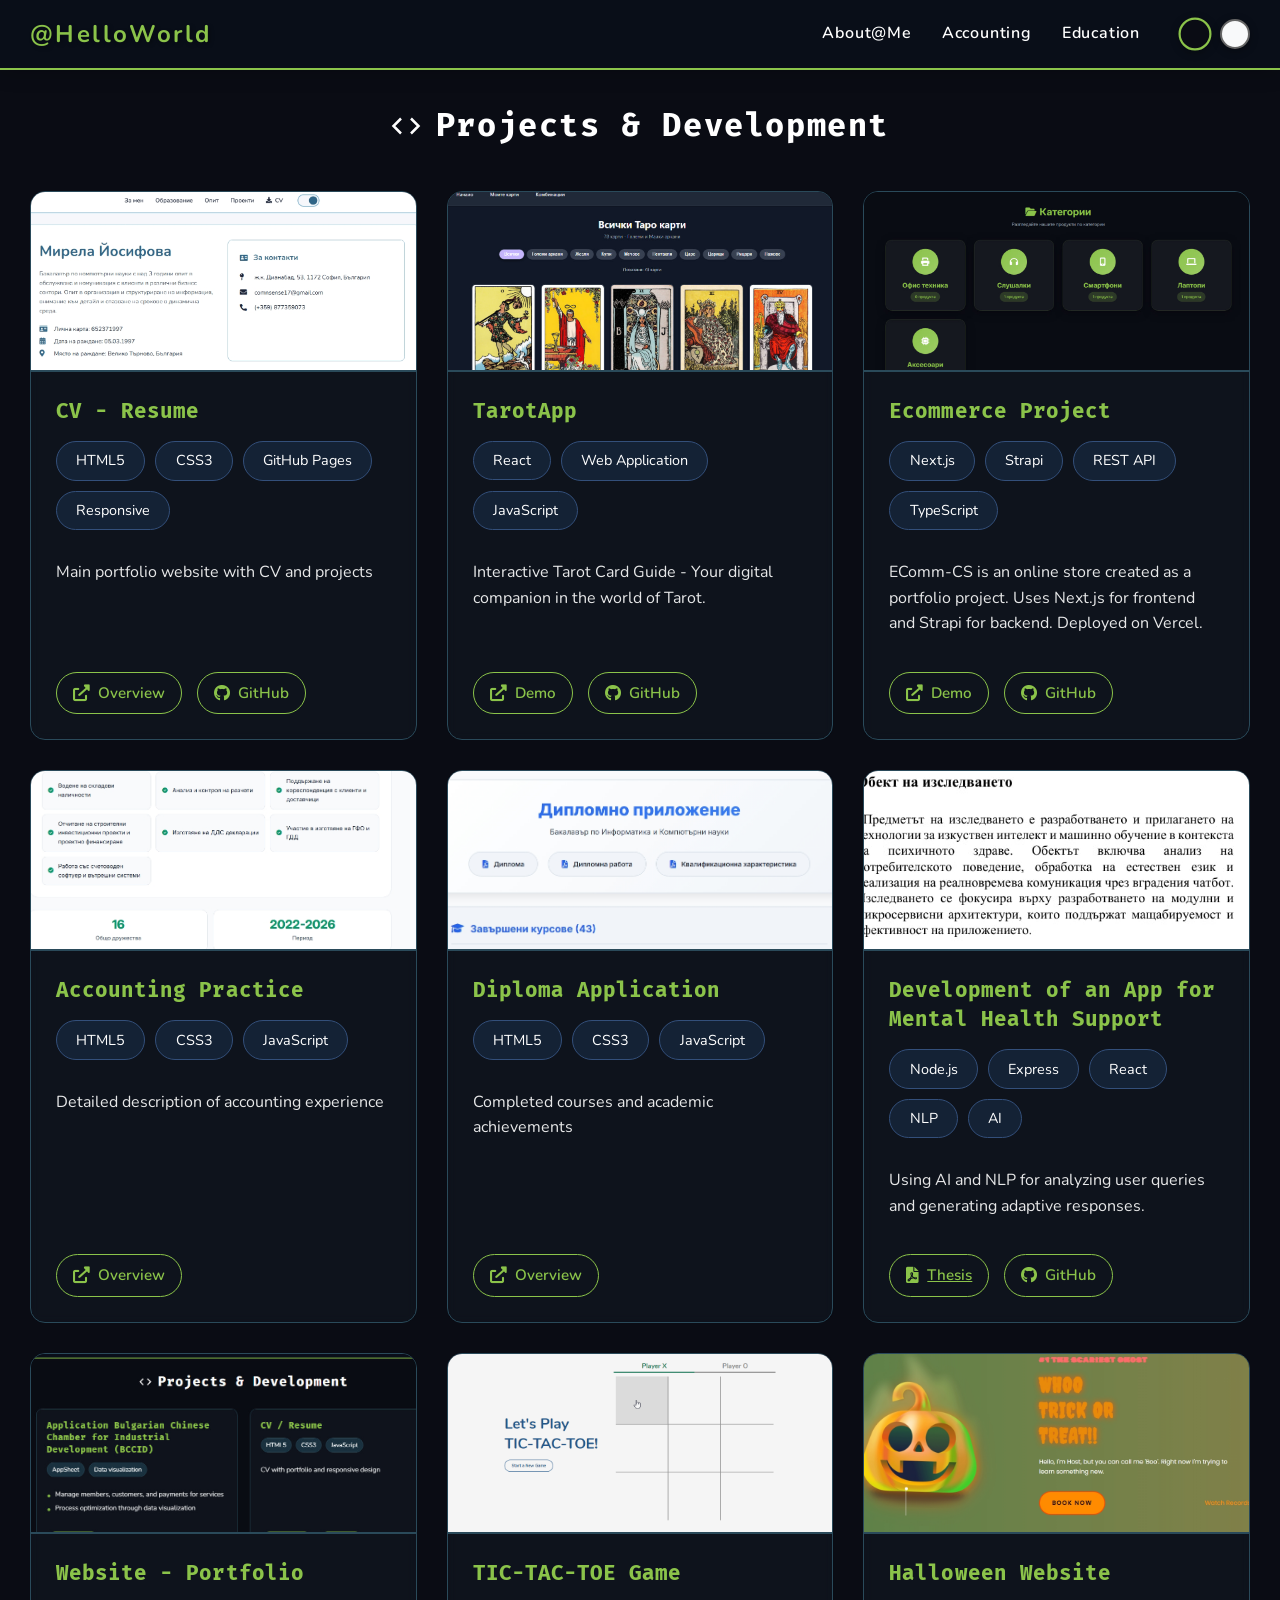
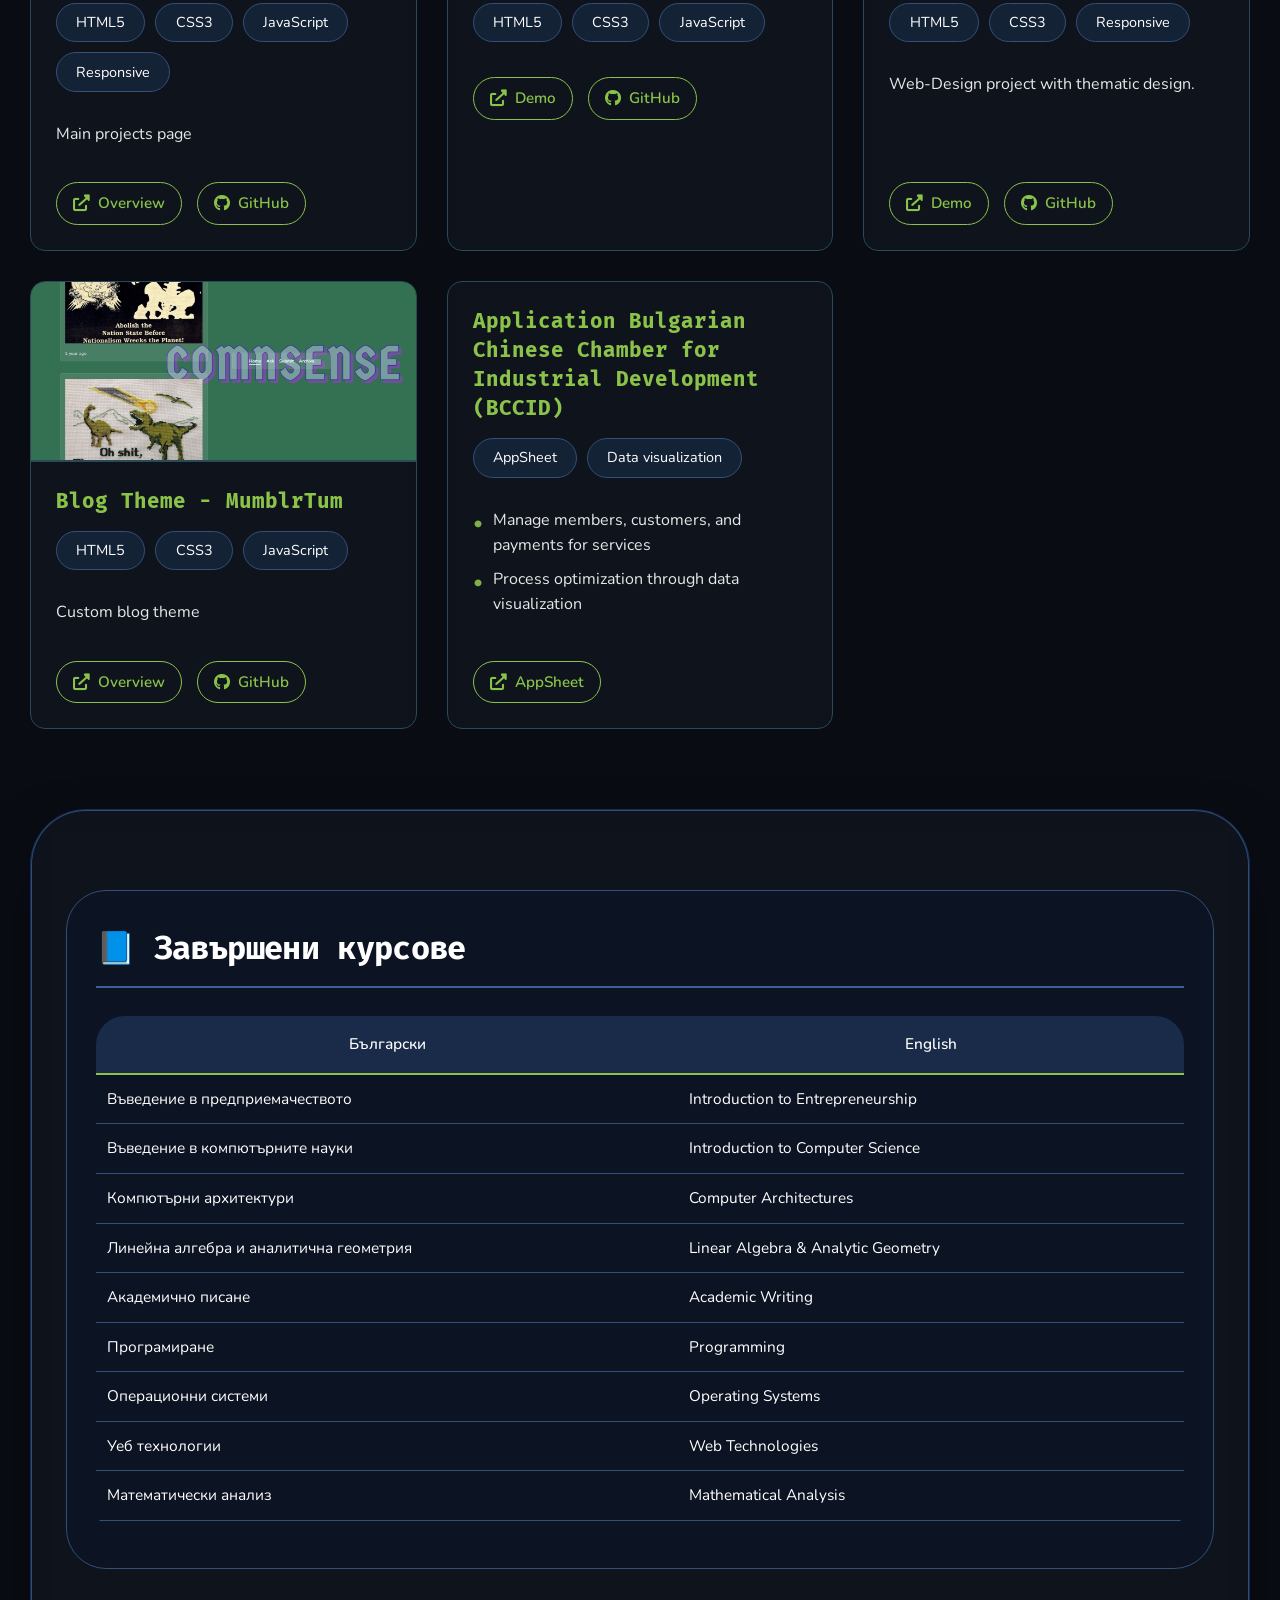
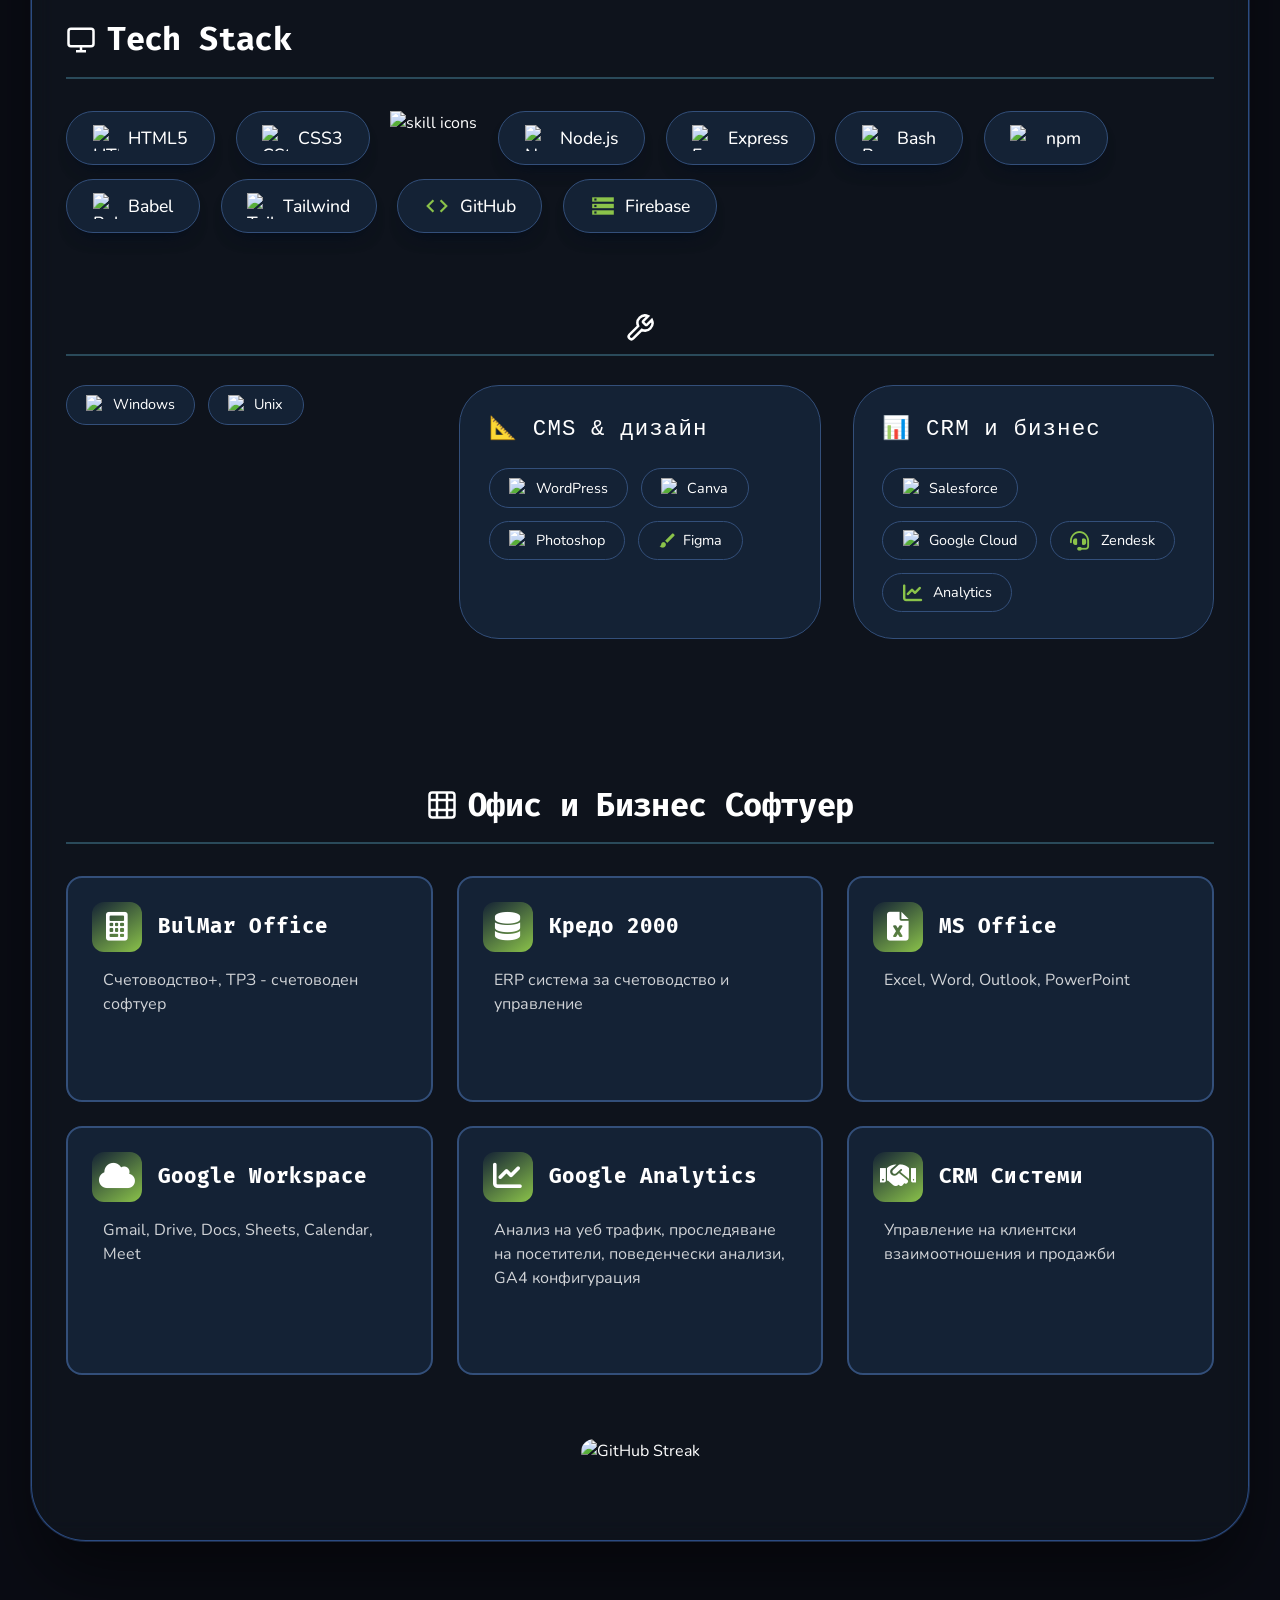
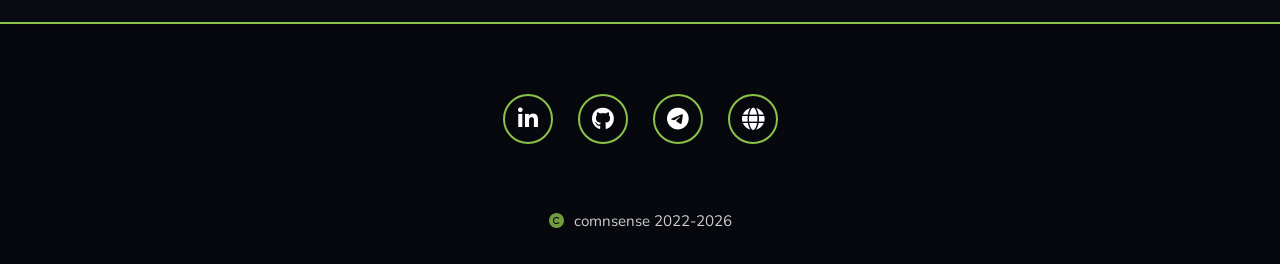
==== commit 863ff81d: "Update index.html" ====
--- a/index.html
+++ b/index.html
@@ -50,17 +50,18 @@
         </nav>
     </header>
 
-    <!-- Main Content -->
-    <main class="main-container">
-        <!-- Projects Section -->
-        <section id="projects">
-            <h2 class="card-title">
-                <img src="data:image/svg+xml,%3Csvg xmlns='http://www.w3.org/2000/svg' width='24' height='24' viewBox='0 0 24 24' fill='none' stroke='%238bc34a' stroke-width='2'%3E%3Cpolyline points='16 18 22 12 16 6'%3E%3C/polyline%3E%3Cpolyline points='8 6 2 12 8 18'%3E%3C/polyline%3E%3C/svg%3E" alt="Code icon">
-                Projects & Development
-            </h2>
-
-            <div class="projects-grid">
-                <!-- Website - CV -->
+<!-- Main Content -->
+                 <main class="main-container">
+
+<!-- Projects Section -->
+
+                <section id="projects"><h2 class="card-title">
+                 <img src="data:image/svg+xml,%3Csvg xmlns='http://www.w3.org/2000/svg' width='24' height='24' viewBox='0 0 24 24' fill='none' stroke='%238bc34a' stroke-width='2'%3E%3Cpolyline points='16 18 22 12 16 6'%3E%3C/polyline%3E%3Cpolyline points='8 6 2 12 8 18'%3E%3C/polyline%3E%3C/svg%3E" alt="Code icon"> Projects & Development</h2>
+                 <div class="projects-grid">
+
+
+<!-- Website - CV -->
+
                 <div class="project-card">
                     <img src="./img/cv-resume.jpeg" alt="CV Resume" class="project-preview-img" onerror="this.style.display='none'; this.parentElement.querySelector('.image-fallback').style.display='flex';">
                     <div class="image-fallback">
@@ -71,7 +72,7 @@
                         <div class="project-skills">
                             <span class="skill-tag">HTML5</span>
                             <span class="skill-tag">CSS3</span>
-                            <span class="skill-tag">JavaScript</span>
+                            <span class="skill-tag">GitHub Pages</span>
                             <span class="skill-tag">Responsive</span>
                         </div>
                         <p class="item-details">Main portfolio website with CV and projects</p>
@@ -82,11 +83,137 @@
                             <a href="https://github.com/comnsense/comnsense.github.io" target="_blank" rel="noopener">
                                 <i class="fab fa-github"></i> GitHub
                             </a>
-                        </div>
-                    </div>
-                </div>
-
-                <!-- Website - Main Project -->
+                        </div></div></div>
+
+
+
+<!-- Tarot App -->
+
+                <div class="project-card">
+                    <img src="./img/reacttarot.jpg" alt="TarotReact" class="project-preview-img" onerror="this.style.display='none'; this.parentElement.querySelector('.image-fallback').style.display='flex';">
+                    <div class="image-fallback">
+                        <i class="fas fa-gamepad"></i>
+                    </div>
+                    <div class="card-info">
+                        <h3 class="project-title">TarotApp</h3>
+                     
+                        <div class="project-skills">
+                            <span class="skill-tag">React</span>
+                            <span class="skill-tag">Web Application</span>
+                            <span class="skill-tag">JavaScript</span>
+                        </div>  
+                         <p class="item-details">Interactive Tarot Card Guide - Your digital companion in the world of Tarot.</p>
+                        
+                        <div class="project-links">
+                            <a href="https://react-tarot-sandy.vercel.app" target="_blank" rel="noopener">
+                                <i class="fas fa-external-link-alt"></i> Demo
+                            </a>
+                            <a href="https://github.com/comnsense/reactTarot" target="_blank" rel="noopener">
+                                <i class="fab fa-github"></i> GitHub
+                            </a>
+                        </div></div></div>
+    
+
+
+
+<!-- Ecommerce Project -->
+
+                <div class="project-card">
+                    <img src="./img/Ecommerce.jpg" alt="Thesis Project" class="project-preview-img" onerror="this.style.display='none'; this.parentElement.querySelector('.image-fallback').style.display='flex';">
+                    <div class="image-fallback">
+                        <i class="fas fa-brain"></i>
+                     
+                     </div> <div class="card-info">
+                        <h3 class="project-title">Ecommerce Project</h3>
+                        <div class="project-skills">
+                            <span class="skill-tag">Next.js</span>
+                            <span class="skill-tag">Strapi</span>
+                            <span class="skill-tag">REST API</span>
+                            <span class="skill-tag">TypeScript</span>
+                        </div>
+                        
+                        <p class="item-details">EComm-CS is an online store created as a portfolio project. Uses Next.js for frontend and Strapi for backend. Deployed on Vercel.</p>
+                        <div class="project-links">
+                            <a href="https://e-comm-cs.vercel.app" target="_blank" rel="noopener">
+                                <i class="fas fa-external-link-alt"></i> Demo
+                            </a>
+                            <a href="https://github.com/comnsense/EComm-CS" target="_blank" rel="noopener">
+                                <i class="fab fa-github"></i> GitHub</a></div></div></div>
+
+
+
+<!-- Accounting Practice -->
+                <div class="project-card">
+                    <img src="./img/schety.jpg" alt="Accounting Practice" class="project-preview-img" onerror="this.style.display='none'; this.parentElement.querySelector('.image-fallback').style.display='flex';">
+                    <div class="image-fallback">
+                        <i class="fas fa-calculator"></i>
+                    </div>
+                    
+                    <div class="card-info">
+                        <h3 class="project-title">Accounting Practice</h3>
+                        <div class="project-skills">
+                            <span class="skill-tag">HTML5</span>
+                            <span class="skill-tag">CSS3</span>
+                            <span class="skill-tag">JavaScript</span>
+                        </div>
+                       
+                        <p class="item-details">Detailed description of accounting experience</p>
+                        <div class="project-links">
+                            <a href="https://comnsense.github.io/schety.html" target="_blank" rel="noopener">
+                                <i class="fas fa-external-link-alt"></i> Overview </a>
+                        </div></div></div>
+
+
+<!-- Diploma Application -->
+                <div class="project-card">
+                    <img src="./img/Annex.jpg" alt="Diploma Application" class="project-preview-img" onerror="this.style.display='none'; this.parentElement.querySelector('.image-fallback').style.display='flex';">
+                    <div class="image-fallback">
+                        <i class="fas fa-graduation-cap"></i>
+                    </div>
+                    <div class="card-info">
+                        <h3 class="project-title">Diploma Application</h3>
+                        <div class="project-skills">
+                            <span class="skill-tag">HTML5</span>
+                            <span class="skill-tag">CSS3</span>
+                            <span class="skill-tag">JavaScript</span>
+                        </div>
+                        <p class="item-details">Completed courses and academic achievements</p>
+                        <div class="project-links">
+                            <a href="https://comnsense.github.io/Annex/application.html" target="_blank" rel="noopener">
+                                <i class="fas fa-external-link-alt"></i> Overview</a>
+                                </div></div></div>
+
+
+
+<!-- Thesis Project -->
+                <div class="project-card">
+                    <img src="./img/thesis.jpg" alt="Thesis Project" class="project-preview-img" onerror="this.style.display='none'; this.parentElement.querySelector('.image-fallback').style.display='flex';">
+                    <div class="image-fallback">
+                        <i class="fas fa-brain"></i>
+                    </div>
+                    <div class="card-info">
+                        <h3 class="project-title">Development of an App for Mental Health Support</h3>
+                        <div class="project-skills">
+                            <span class="skill-tag">Node.js</span>
+                            <span class="skill-tag">Express</span>
+                            <span class="skill-tag">React</span>
+                            <span class="skill-tag">NLP</span>
+                            <span class="skill-tag">AI</span>
+                        </div>
+                        <p class="item-details">Using AI and NLP for analyzing user queries and generating adaptive responses.</p>
+                        <div class="project-links">
+                            <a href="https://comnsense.github.io/Annex/thesis.pdf" class="hyperlink" target="_blank">
+                                <i class="fas fa-file-pdf"></i> Thesis
+                            </a>
+                            <a href="https://github.com/comnsense/ai-mental-assistant-app" target="_blank">
+                                <i class="fab fa-github"></i> GitHub
+                            </a>
+                        </div>
+                    </div>
+                </div>
+
+
+<!-- Website - Main Project -->
                 <div class="project-card">
                     <img src="./img/projects.jpg" alt="Projects Main" class="project-preview-img" onerror="this.style.display='none'; this.parentElement.querySelector('.image-fallback').style.display='flex';">
                     <div class="image-fallback">
@@ -108,33 +235,85 @@
                             <a href="https://github.com/comnsense/Projects" target="_blank" rel="noopener">
                                 <i class="fab fa-github"></i> GitHub
                             </a>
-                        </div>
-                    </div>
-                </div>
-
-                <!-- Accounting Practice -->
-                <div class="project-card">
-                    <img src="./img/schety.jpg" alt="Accounting Practice" class="project-preview-img" onerror="this.style.display='none'; this.parentElement.querySelector('.image-fallback').style.display='flex';">
-                    <div class="image-fallback">
-                        <i class="fas fa-calculator"></i>
-                    </div>
-                    <div class="card-info">
-                        <h3 class="project-title">Accounting Practice</h3>
-                        <div class="project-skills">
-                            <span class="skill-tag">HTML5</span>
-                            <span class="skill-tag">CSS3</span>
-                            <span class="skill-tag">JavaScript</span>
-                        </div>
-                        <p class="item-details">Detailed description of accounting experience</p>
-                        <div class="project-links">
-                            <a href="https://comnsense.github.io/schety.html" target="_blank" rel="noopener">
+                        </div> </div> </div>
+
+
+<!-- Tic Tac Toe -->
+                <div class="project-card">
+                    <img src="./img/tic-tac-toe.gif" alt="Tic Tac Toe Game" class="project-preview-img" onerror="this.style.display='none'; this.parentElement.querySelector('.image-fallback').style.display='flex';">
+                    <div class="image-fallback">
+                        <i class="fas fa-gamepad"></i>
+                    </div>
+                    <div class="card-info">
+                        <h3 class="project-title">TIC-TAC-TOE Game</h3>
+                        <div class="project-skills">
+                            <span class="skill-tag">HTML5</span>
+                            <span class="skill-tag">CSS3</span>
+                            <span class="skill-tag">JavaScript</span>
+                        </div>
+                        <div class="project-links">
+                            <a href="https://comnsense.github.io/Tic-Tac-Toe-Game" target="_blank" rel="noopener">
+                                <i class="fas fa-external-link-alt"></i> Demo
+                            </a>
+                            <a href="https://github.com/comnsense/Tic-Tac-Toe-Game" target="_blank" rel="noopener">
+                                <i class="fab fa-github"></i> GitHub
+                            </a>
+                        </div>
+                    </div>
+                </div>
+
+
+<!-- Halloween Project -->
+                <div class="project-card">
+                    <img src="./img/HelloweenApp.jpg" alt="Halloween Website" class="project-preview-img" onerror="this.style.display='none'; this.parentElement.querySelector('.image-fallback').style.display='flex';">
+                    <div class="image-fallback">
+                        <i class="fas fa-pumpkin"></i>
+                    </div>
+                    <div class="card-info">
+                        <h3 class="project-title">Halloween Website</h3>
+                        <div class="project-skills">
+                            <span class="skill-tag">HTML5</span>
+                            <span class="skill-tag">CSS3</span>
+                            <span class="skill-tag">Responsive</span>
+                        </div>
+                        <p class="item-details">Web-Design project with thematic design.</p>
+                        <div class="project-links">
+                            <a href="https://comnsense.github.io/Projects/Halloween%20Website" target="_blank" rel="noopener">
+                                <i class="fas fa-external-link-alt"></i> Demo
+                            </a>
+                            <a href="https://github.com/comnsense/Projects/tree/main/Halloween%20Website" target="_blank" rel="noopener">
+                                <i class="fab fa-github"></i> GitHub
+                            </a>
+                        </div>
+                    </div>
+                </div>
+
+<!-- Blog Theme Project -->
+                <div class="project-card">
+                    <img src="./img/tumblr-theme.jpeg" alt="Blog Theme" class="project-preview-img" onerror="this.style.display='none'; this.parentElement.querySelector('.image-fallback').style.display='flex';">
+                    <div class="image-fallback">
+                        <i class="fas fa-blog"></i>
+                    </div>
+                    <div class="card-info">
+                        <h3 class="project-title">Blog Theme - MumblrTum</h3>
+                        <div class="project-skills">
+                            <span class="skill-tag">HTML5</span>
+                            <span class="skill-tag">CSS3</span>
+                            <span class="skill-tag">JavaScript</span>
+                        </div>
+                        <p class="item-details">Custom blog theme</p>
+                        <div class="project-links">
+                            <a href="https://mumblrtum.tumblr.com/" target="_blank" rel="noopener">
                                 <i class="fas fa-external-link-alt"></i> Overview
                             </a>
-                        </div>
-                    </div>
-                </div>
-
-                <!-- AppSheet Project -->
+                            <a href="https://github.com/comnsense/mumblrtum" target="_blank" rel="noopener">
+                                <i class="fab fa-github"></i> GitHub
+                            </a>
+                        </div>
+                    </div>
+                </div>
+
+<!-- AppSheet Project -->
                 <div class="project-card">
                     <div class="card-info">
                         <h3 class="project-title">Application Bulgarian Chinese Chamber for Industrial Development (BCCID)</h3>
@@ -156,158 +335,6 @@
                     </div>
                 </div>
 
-                <!-- Diploma Application -->
-                <div class="project-card">
-                    <img src="./img/Annex.jpg" alt="Diploma Application" class="project-preview-img" onerror="this.style.display='none'; this.parentElement.querySelector('.image-fallback').style.display='flex';">
-                    <div class="image-fallback">
-                        <i class="fas fa-graduation-cap"></i>
-                    </div>
-                    <div class="card-info">
-                        <h3 class="project-title">Diploma Application</h3>
-                        <div class="project-skills">
-                            <span class="skill-tag">HTML5</span>
-                            <span class="skill-tag">CSS3</span>
-                            <span class="skill-tag">JavaScript</span>
-                        </div>
-                        <p class="item-details">Completed courses and academic achievements</p>
-                        <div class="project-links">
-                            <a href="https://comnsense.github.io/Annex/application.html" target="_blank" rel="noopener">
-                                <i class="fas fa-external-link-alt"></i> Overview
-                            </a>
-                        </div>
-                    </div>
-                </div>
-
-                <div class="project-card">
-                    <img src="./img/Ecommerce.jpg" alt="Thesis Project" class="project-preview-img" onerror="this.style.display='none'; this.parentElement.querySelector('.image-fallback').style.display='flex';">
-                    <div class="image-fallback">
-                        <i class="fas fa-brain"></i>
-                     </div>
-
-
-                <!-- Ecommerce Project -->
-                    
-                    
-                    <div class="card-info">
-        <h3 class="project-title">Ecommerce Project</h3>
-        <div class="project-skills">
-            <span class="skill-tag">Next.js</span>
-            <span class="skill-tag">Strapi</span>
-            <span class="skill-tag">REST API</span>
-            <span class="skill-tag">TypeScript</span>
-        </div>
-        <p class="item-details">EComm-CS is an online store created as a portfolio project. Uses Next.js for frontend and Strapi for backend. Deployed on Vercel.</p>
-        <div class="project-links">
-            <a href="https://e-comm-cs.vercel.app" target="_blank" rel="noopener">
-                <i class="fas fa-external-link-alt"></i> Demo
-            </a>
-            <a href="https://github.com/comnsense/EComm-CS" target="_blank" rel="noopener">
-                <i class="fab fa-github"></i> GitHub
-            </a>
-        </div></div></div>
-
-    
-
-                <!-- Thesis Project -->
-                <div class="project-card">
-                    <img src="./img/thesis.jpg" alt="Thesis Project" class="project-preview-img" onerror="this.style.display='none'; this.parentElement.querySelector('.image-fallback').style.display='flex';">
-                    <div class="image-fallback">
-                        <i class="fas fa-brain"></i>
-                    </div>
-                    <div class="card-info">
-                        <h3 class="project-title">Development of an App for Mental Health Support</h3>
-                        <div class="project-skills">
-                            <span class="skill-tag">Node.js</span>
-                            <span class="skill-tag">Express</span>
-                            <span class="skill-tag">React</span>
-                            <span class="skill-tag">NLP</span>
-                            <span class="skill-tag">AI</span>
-                        </div>
-                        <p class="item-details">Using AI and NLP for analyzing user queries and generating adaptive responses.</p>
-                        <div class="project-links">
-                            <a href="https://comnsense.github.io/Annex/thesis.pdf" class="hyperlink" target="_blank">
-                                <i class="fas fa-file-pdf"></i> Thesis
-                            </a>
-                            <a href="https://github.com/comnsense/ai-mental-assistant-app" target="_blank">
-                                <i class="fab fa-github"></i> GitHub
-                            </a>
-                        </div>
-                    </div>
-                </div>
-
-                <!-- Blog Theme Project -->
-                <div class="project-card">
-                    <img src="./img/tumblr-theme.jpeg" alt="Blog Theme" class="project-preview-img" onerror="this.style.display='none'; this.parentElement.querySelector('.image-fallback').style.display='flex';">
-                    <div class="image-fallback">
-                        <i class="fas fa-blog"></i>
-                    </div>
-                    <div class="card-info">
-                        <h3 class="project-title">Blog Theme - MumblrTum</h3>
-                        <div class="project-skills">
-                            <span class="skill-tag">HTML5</span>
-                            <span class="skill-tag">CSS3</span>
-                            <span class="skill-tag">JavaScript</span>
-                        </div>
-                        <p class="item-details">Custom blog theme</p>
-                        <div class="project-links">
-                            <a href="https://mumblrtum.tumblr.com/" target="_blank" rel="noopener">
-                                <i class="fas fa-external-link-alt"></i> Overview
-                            </a>
-                            <a href="https://github.com/comnsense/mumblrtum" target="_blank" rel="noopener">
-                                <i class="fab fa-github"></i> GitHub
-                            </a>
-                        </div>
-                    </div>
-                </div>
-
-                <!-- Tic Tac Toe -->
-                <div class="project-card">
-                    <img src="./img/tic-tac-toe.gif" alt="Tic Tac Toe Game" class="project-preview-img" onerror="this.style.display='none'; this.parentElement.querySelector('.image-fallback').style.display='flex';">
-                    <div class="image-fallback">
-                        <i class="fas fa-gamepad"></i>
-                    </div>
-                    <div class="card-info">
-                        <h3 class="project-title">TIC-TAC-TOE Game</h3>
-                        <div class="project-skills">
-                            <span class="skill-tag">HTML5</span>
-                            <span class="skill-tag">CSS3</span>
-                            <span class="skill-tag">JavaScript</span>
-                        </div>
-                        <div class="project-links">
-                            <a href="https://comnsense.github.io/Tic-Tac-Toe-Game" target="_blank" rel="noopener">
-                                <i class="fas fa-external-link-alt"></i> Demo
-                            </a>
-                            <a href="https://github.com/comnsense/Tic-Tac-Toe-Game" target="_blank" rel="noopener">
-                                <i class="fab fa-github"></i> GitHub
-                            </a>
-                        </div>
-                    </div>
-                </div>
-
-                <!-- Halloween Project -->
-                <div class="project-card">
-                    <img src="./img/HelloweenApp.jpg" alt="Halloween Website" class="project-preview-img" onerror="this.style.display='none'; this.parentElement.querySelector('.image-fallback').style.display='flex';">
-                    <div class="image-fallback">
-                        <i class="fas fa-pumpkin"></i>
-                    </div>
-                    <div class="card-info">
-                        <h3 class="project-title">Halloween Website</h3>
-                        <div class="project-skills">
-                            <span class="skill-tag">HTML5</span>
-                            <span class="skill-tag">CSS3</span>
-                            <span class="skill-tag">Responsive</span>
-                        </div>
-                        <p class="item-details">Web-Design project with thematic design.</p>
-                        <div class="project-links">
-                            <a href="https://comnsense.github.io/Projects/Halloween%20Website" target="_blank" rel="noopener">
-                                <i class="fas fa-external-link-alt"></i> Demo
-                            </a>
-                            <a href="https://github.com/comnsense/Projects/tree/main/Halloween%20Website" target="_blank" rel="noopener">
-                                <i class="fab fa-github"></i> GitHub
-                            </a>
-                        </div>
-                    </div>
-                </div>
             </div>
         </section>
 
